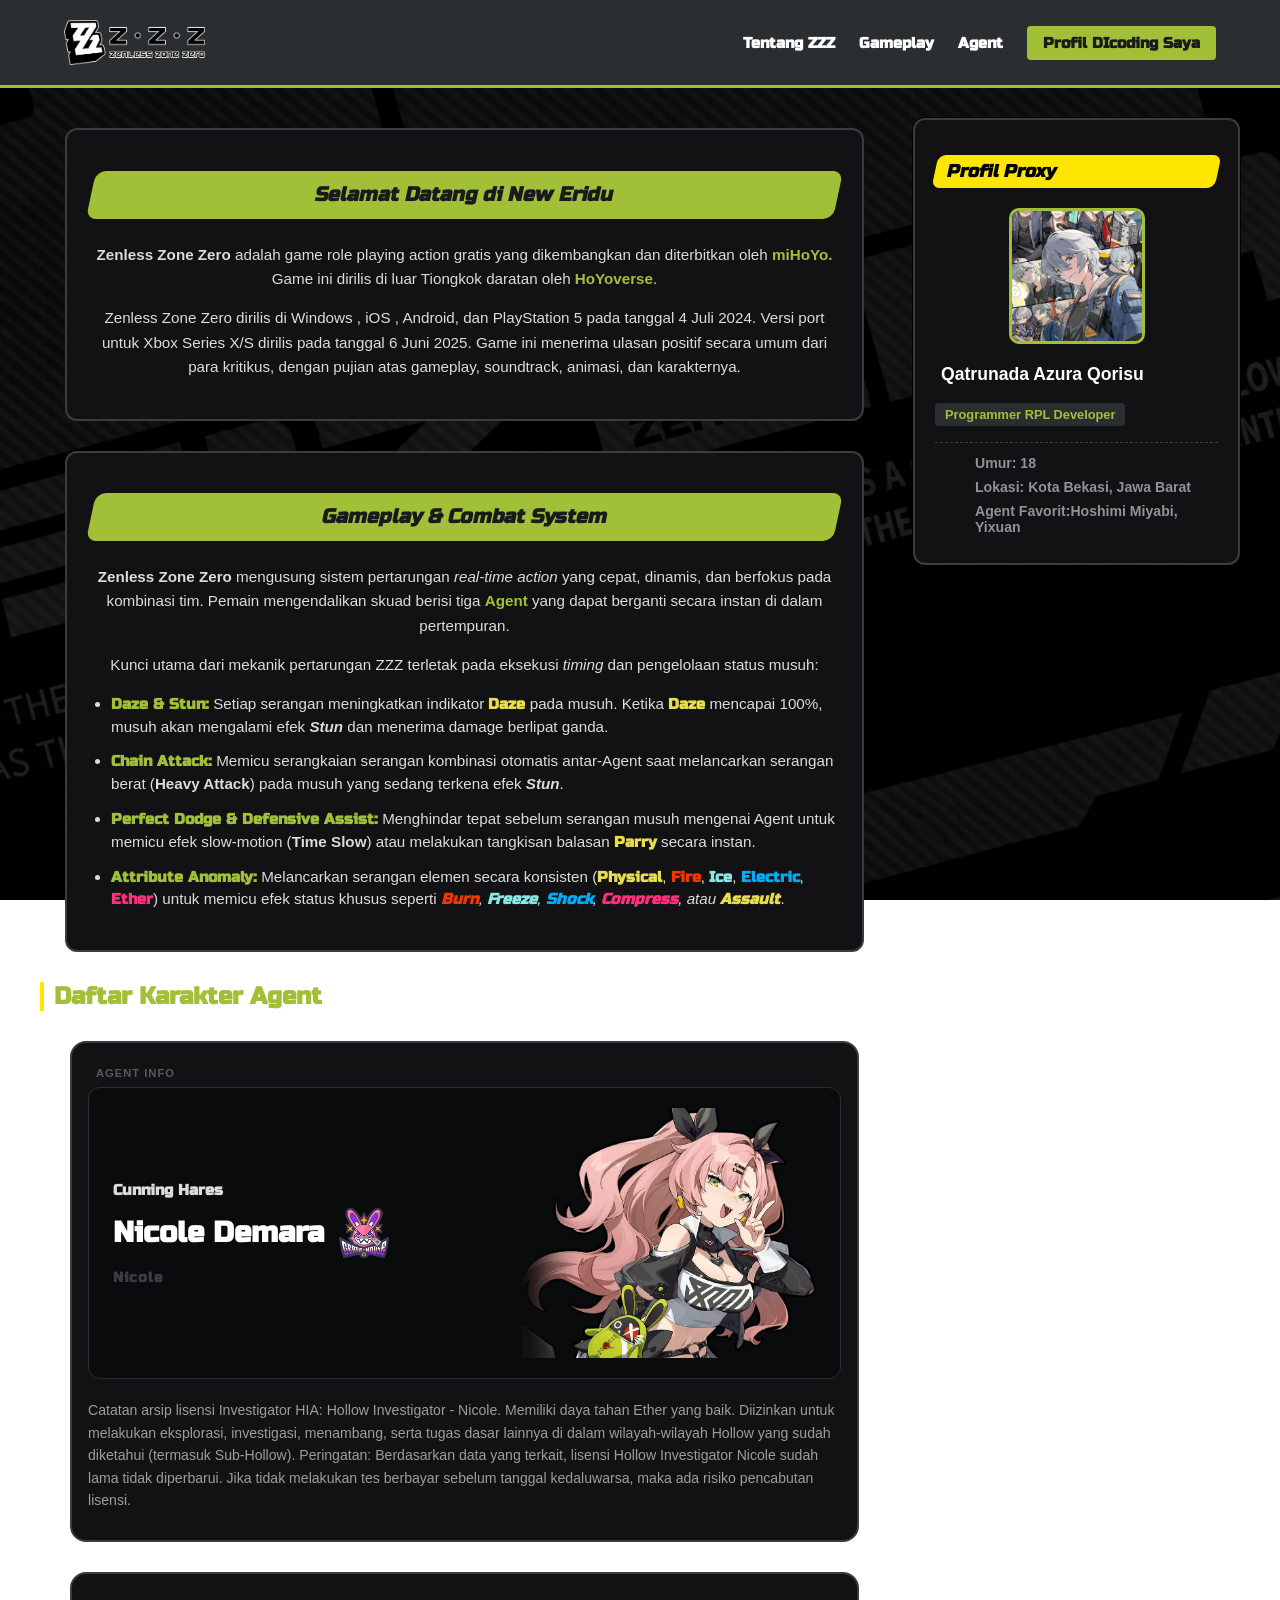
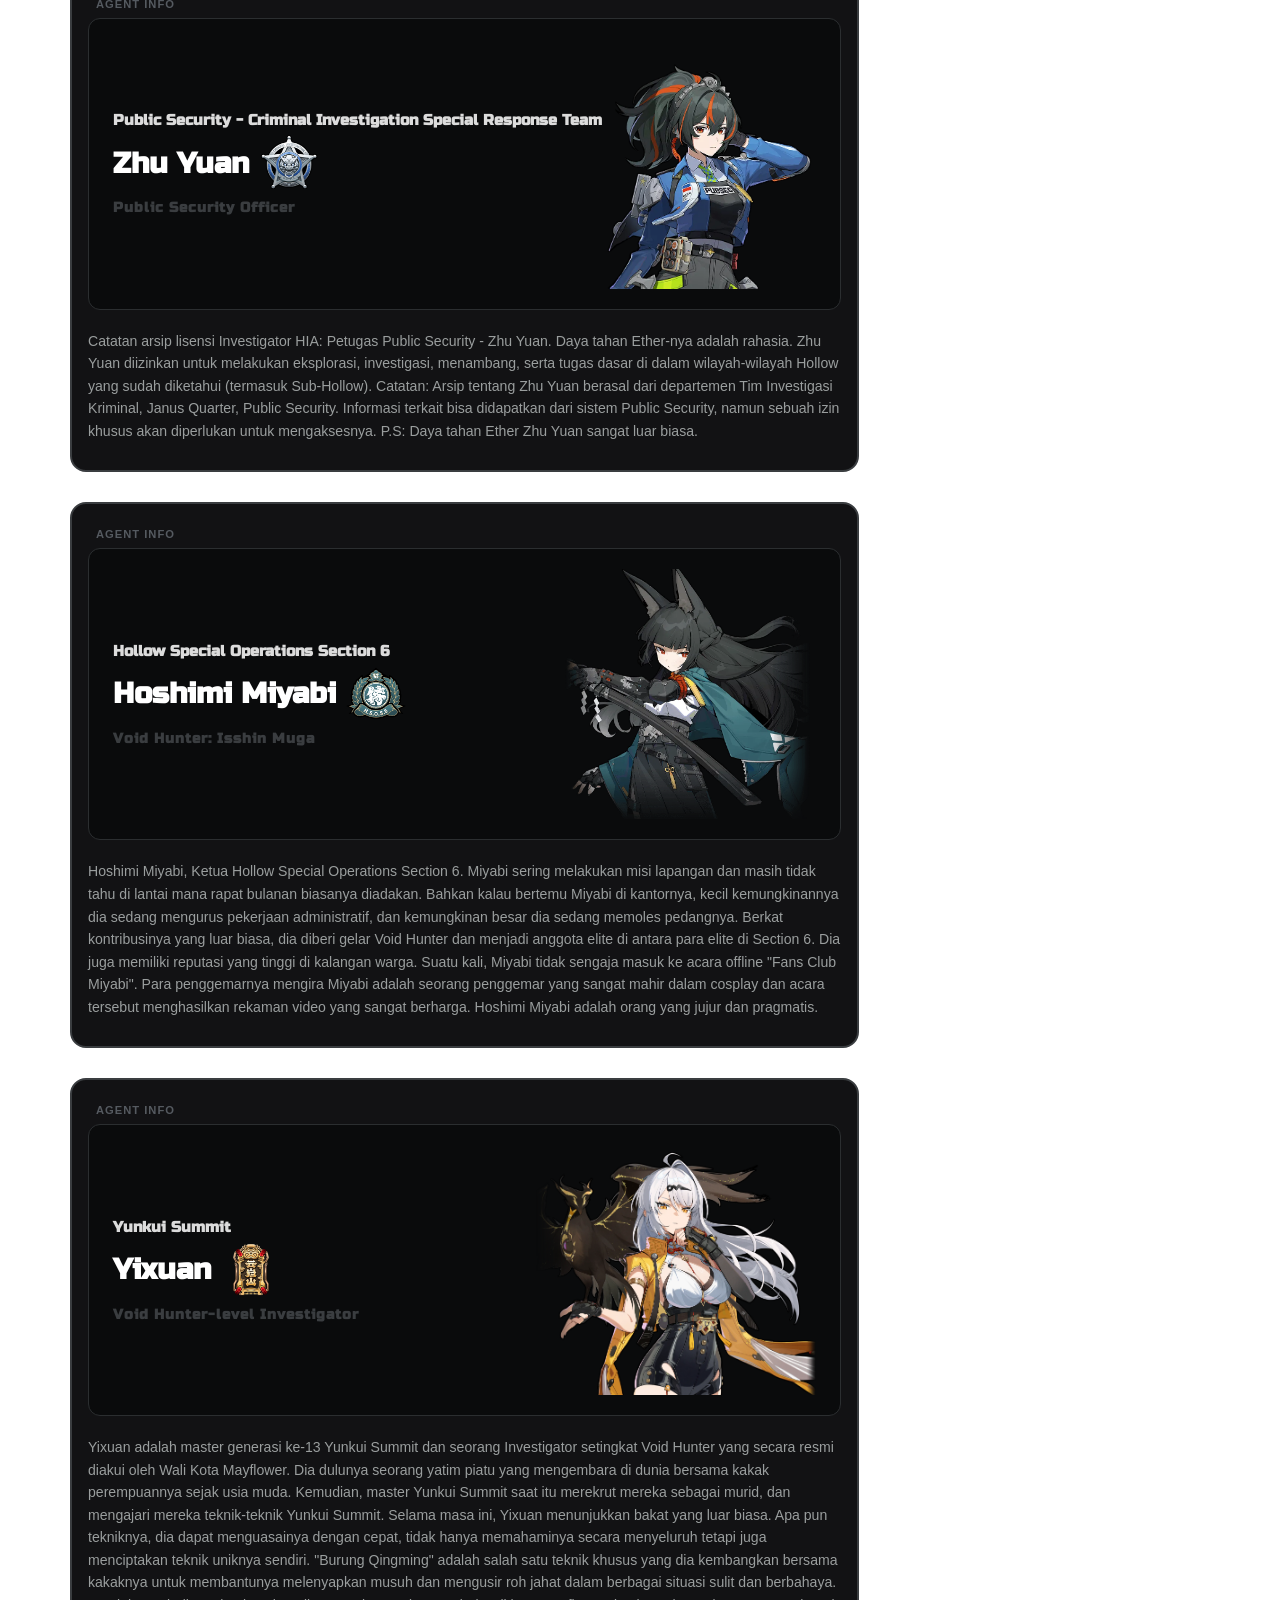
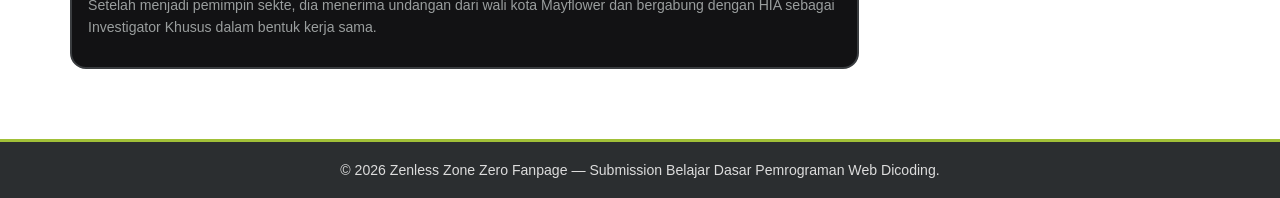
==== Website Fan Page ZZZ/index.html @ 84addbdb "Menambahkan File Website ZZZ" ====
<!DOCTYPE html>
<html lang="id">

<head>
    <meta charset="UTF-8">
    <meta name="viewport" content="width=device-width, initial-scale=1.0">
    <title>Zenless Zone Zero</title>
    <link rel="stylesheet" href="style/style.css">
    <link rel="preconnect" href="https://fonts.googleapis.com">
    <link rel="preconnect" href="https://fonts.gstatic.com" crossorigin>
    <link
        href="https://fonts.googleapis.com/css2?family=Montserrat:ital,wght@0,100..900;1,100..900&family=Quicksand:wght@300..700&family=Russo+One&display=swap"
        rel="stylesheet">
</head>

<body>

    <header>
        <div class="logo">
            <a href="#">
                <h1>
                    <img src="assets/images/Logo_Zenless Zone Zero.png" alt="Logo ZZZ" class="logo-img">
                </h1>
            </a>
        </div>

        <nav>
            <ul>
                <li><a href="#about">Tentang ZZZ</a></li>
                <li><a href="#gameplay">Gameplay</a></li>
                <li><a href="#agents">Agent</a></li>
                <li><a href="https://www.dicoding.com/users/qatrunadaazura/academies" target="_blank"
                        class="nav-btn">Profil DIcoding Saya</a></li>
            </ul>
        </nav>
    </header>


    <main>
        <div id="content">
            <article class="zzz-card" id="about">
                <h2>Selamat Datang di New Eridu</h2>

                <p>
                    <strong>Zenless Zone Zero</strong> adalah game role playing action gratis yang dikembangkan dan
                    diterbitkan oleh <span class="highlight">miHoYo.</span>
                    Game ini dirilis di luar Tiongkok daratan oleh <span class="highlight">HoYoverse</span>.
                </p>

                <p>
                    Zenless Zone Zero dirilis di Windows , iOS , Android, dan PlayStation 5 pada tanggal 4 Juli 2024.
                    Versi port untuk Xbox Series X/S dirilis pada tanggal 6 Juni 2025. Game ini menerima ulasan
                    positif secara umum dari para kritikus, dengan pujian atas gameplay, soundtrack, animasi, dan
                    karakternya.
                </p>
            </article>

            <article class="zzz-card" id="gameplay">
                <h2>Gameplay & Combat System</h2>

                <p>
                    <strong>Zenless Zone Zero</strong> mengusung sistem pertarungan <em>real-time action</em> yang
                    cepat, dinamis, dan berfokus pada kombinasi tim. Pemain mengendalikan skuad berisi tiga <span
                        class="highlight">Agent</span> yang dapat berganti secara instan di dalam pertempuran.
                </p>

                <p>
                    Kunci utama dari mekanik pertarungan ZZZ terletak pada eksekusi <em>timing</em> dan pengelolaan
                    status musuh:
                </p>

                <ul class="gameplay-list">
                    <li>
                        <span class="ui-list">Daze & Stun:</span> Setiap serangan meningkatkan indikator <span
                            class="Daze">Daze</span> pada musuh. Ketika
                        <span class="Daze">Daze</span> mencapai 100%, musuh akan mengalami efek
                        <em><strong>Stun</strong></em> dan menerima damage berlipat ganda.
                    </li>
                    <li>
                        <span class="ui-list">Chain Attack:</span> Memicu serangkaian serangan kombinasi otomatis
                        antar-Agent saat
                        melancarkan serangan berat (<strong>Heavy Attack</strong>) pada musuh yang sedang terkena efek
                        <em><strong>Stun</strong></em>.
                    </li>
                    <li>
                        <span class="ui-list">Perfect Dodge & Defensive Assist:</span> Menghindar tepat sebelum serangan
                        musuh
                        mengenai Agent untuk memicu efek slow-motion (<strong>Time Slow</strong>) atau melakukan
                        tangkisan balasan
                        <span class="Daze">Parry</span> secara instan.
                    </li>
                    <li>
                        <span class="ui-list">Attribute Anomaly:</span> Melancarkan serangan elemen secara konsisten
                        (<span class="Daze">Physical</span>,
                        <span class="Fire">Fire</span>, <span class="Ice">Ice</span>, <span
                            class="Electric">Electric</span>, <span class="Ether">Ether</span>) untuk memicu efek status
                        khusus seperti
                        <em> <span class="Fire">Burn</span>, <span class="Ice">Freeze</span>, <span
                                class="Electric">Shock</span>,
                            <span class="Ether">Compress</span>, atau <span class="Daze">Assault</span></em>.
                    </li>
                </ul>
            </article>


            <h2 class="section-title">Daftar Karakter Agent</h2>

            <article class="agent-card" id="agents">
                <span class="card-tag">AGENT INFO</span>
                <div class="banner-agent">
                    <div class="banner-text">
                        <span class="nama-faksi">Cunning Hares</span>
                        <h3>
                            Nicole Demara
                            <img src="assets/images/Cunning Hares.png" class="logo-faksi" alt="logo cunning hares">
                        </h3>
                        <span class="codename">Nicole</span>
                    </div>
                    <img src="assets/images/Nicole Demara.png" class="agent-img" alt="Nicole Denmara">
                </div>

                <p class="agent-desc">
                    Catatan arsip lisensi Investigator HIA: Hollow Investigator - Nicole. Memiliki daya tahan Ether yang
                    baik. Diizinkan untuk melakukan eksplorasi, investigasi, menambang, serta tugas dasar lainnya di
                    dalam wilayah-wilayah Hollow yang sudah diketahui (termasuk Sub-Hollow). Peringatan: Berdasarkan
                    data yang terkait, lisensi Hollow Investigator Nicole sudah lama tidak diperbarui. Jika tidak
                    melakukan tes berbayar sebelum tanggal kedaluwarsa, maka ada risiko pencabutan lisensi.
                </p>
            </article>

            <article class="agent-card">
                <span class="card-tag">AGENT INFO</span>
                <div class="banner-agent">
                    <div class="banner-text">
                        <span class="nama-faksi">Public Security - Criminal Investigation Special Response Team</span>
                        <h3>
                            Zhu Yuan
                            <img src="assets/images/Public Security.png" class="logo-faksi" alt="Public Security Logo">
                        </h3>
                        <span class="codename">Public Security Officer</span>
                    </div>
                    <img src="assets/images/Zhu Yuan.png" class="agent-img" alt="Zhu Yuan">
                </div>

                <p class="agent-desc">
                    Catatan arsip lisensi Investigator HIA: Petugas Public Security - Zhu Yuan. Daya tahan Ether-nya
                    adalah rahasia. Zhu Yuan diizinkan untuk melakukan eksplorasi, investigasi, menambang, serta tugas
                    dasar di dalam wilayah-wilayah Hollow yang sudah diketahui (termasuk Sub-Hollow). Catatan: Arsip
                    tentang Zhu Yuan berasal dari departemen Tim Investigasi Kriminal, Janus Quarter, Public Security.
                    Informasi terkait bisa didapatkan dari sistem Public Security, namun sebuah izin khusus akan
                    diperlukan untuk mengaksesnya. P.S: Daya tahan Ether Zhu Yuan sangat luar biasa.
                </p>
            </article>

            <article class="agent-card">
                <span class="card-tag">AGENT INFO</span>
                <div class="banner-agent">
                    <div class="banner-text">
                        <span class="nama-faksi">Hollow Special Operations Section 6</span>
                        <h3>
                            Hoshimi Miyabi
                            <img src="assets/images/HSO.png" class="logo-faksi" alt="logo HSO">
                        </h3>
                        <span class="codename">Void Hunter: Isshin Muga</span>
                    </div>
                    <img src="assets/images/Hoshimi Miyabi.png" class="agent-img" alt="Hoshimi Miyabi">
                </div>

                <p class="agent-desc">
                    Hoshimi Miyabi, Ketua Hollow Special Operations Section 6. Miyabi sering melakukan misi lapangan dan
                    masih tidak tahu di lantai mana rapat bulanan biasanya diadakan. Bahkan kalau bertemu Miyabi di
                    kantornya, kecil kemungkinannya dia sedang mengurus pekerjaan administratif, dan kemungkinan besar
                    dia sedang memoles pedangnya. Berkat kontribusinya yang luar biasa, dia diberi gelar Void Hunter dan
                    menjadi anggota elite di antara para elite di Section 6. Dia juga memiliki reputasi yang tinggi di
                    kalangan warga. Suatu kali, Miyabi tidak sengaja masuk ke acara offline "Fans Club Miyabi". Para
                    penggemarnya mengira Miyabi adalah seorang penggemar yang sangat mahir dalam cosplay dan acara
                    tersebut menghasilkan rekaman video yang sangat berharga. Hoshimi Miyabi adalah orang yang jujur dan
                    pragmatis.
                </p>
            </article>


            <article class="agent-card">
                <span class="card-tag">AGENT INFO</span>
                <div class="banner-agent">
                    <div class="banner-text">
                        <span class="nama-faksi">Yunkui Summit</span>
                        <h3>
                            Yixuan
                            <img src="assets/images/Yunkui Summit.png" class="logo-faksi" alt="Logo Yunkui Summit">
                        </h3>
                        <span class="codename">Void Hunter-level Investigator</span>
                    </div>
                    <img src="assets/images/Yixuan.png" class="agent-img" alt="Yixuan">
                </div>

                <p class="agent-desc">
                    Yixuan adalah master generasi ke-13 Yunkui Summit dan seorang Investigator setingkat Void Hunter
                    yang secara resmi diakui oleh Wali Kota Mayflower. Dia dulunya seorang yatim piatu yang mengembara
                    di dunia bersama kakak perempuannya sejak usia muda. Kemudian, master Yunkui Summit saat itu
                    merekrut mereka sebagai murid, dan mengajari mereka teknik-teknik Yunkui Summit. Selama masa ini,
                    Yixuan menunjukkan bakat yang luar biasa. Apa pun tekniknya, dia dapat menguasainya dengan cepat,
                    tidak hanya memahaminya secara menyeluruh tetapi juga menciptakan teknik uniknya sendiri. "Burung
                    Qingming" adalah salah satu teknik khusus yang dia kembangkan bersama kakaknya untuk membantunya
                    melenyapkan musuh dan mengusir roh jahat dalam berbagai situasi sulit dan berbahaya. Setelah menjadi
                    pemimpin sekte, dia menerima undangan dari wali kota Mayflower dan bergabung dengan HIA sebagai
                    Investigator Khusus dalam bentuk kerja sama.
                </p>
            </article>

        </div>


        <aside>
            <h2>Profil Proxy</h2>

            <img src="assets/images/placeholder-profile.jpg" alt="foto profil" class="profile-img">

            <h3>Qatrunada Azura Qorisu</h3>
            <p>Programmer RPL Developer</p>

            <ul>
                <li><span>Umur: 18</span></li>
                <li><span>Lokasi: Kota Bekasi, Jawa Barat</span></li>
                <li><span>Agent Favorit:Hoshimi Miyabi, Yixuan</span></li>
            </ul>
        </aside>
    </main>

    <footer>
        <p>&copy; 2026 Zenless Zone Zero Fanpage — Submission Belajar Dasar Pemrograman Web Dicoding.</p>
        </p>
    </footer>

</body>

</html>
---- Website Fan Page ZZZ/style/style.css ----
body {
    margin: 0;
    padding: 0;
    color: white;
    font-family: Verdana, Geneva, Tahoma, sans-serif;
    background-image: linear-gradient(rgba(0, 0, 0, 0.5), rgba(0, 0, 0, 0.5)), url('../assets/images/Background.png');
    background-repeat: no-repeat;
    background-size: cover;
    background-position: center;
    background-attachment: fixed;
}

header {
    display: flex;
    justify-content: space-between;
    align-items: center;
    padding: 20px 5%;
    background-color: #2B2E30;
    border-bottom: 3px solid #A1C038;
    font-family: "Russo One", sans-serif;
    position: sticky;
    top: 0;
    z-index: 100;
}


header h1 {
    margin: 0;
    display: flex;
    align-items: center;
}


.logo-img {
    height: 45px;
    width: auto;
    display: block;
}



nav ul {
    display: flex;
    align-items: center;
    list-style: none;
    gap: 24px;
    margin: 0;
    padding: 0;
}

nav a {
    color: white;
    text-decoration: none;
    font-weight: 600;
    font-size: 0.95rem;
    transition: color 0.25s ease;
}

nav a:hover {
    color: #A1C038;
}

.nav-btn {
    background-color: #A1C038;
    color: #181A1B !important;
    padding: 8px 16px;
    border-radius: 4px;
    font-weight: bold;

}

.nav-btn:hover {
    background-color: #FFE600;
}


.zzz-card {
    background-color: #121214;
    border: 2px solid #3A3D40;
    margin: 10px 25px;
    border-radius: 12px;
    padding: 24px;
    text-align: center;
    color: #dcdcdc;
    font-size: 0.95rem;
    line-height: 1.6;
    margin-bottom: 30px;
}

.zzz-card h2 {
    background-color: #A1C038;
    color: #181A1B;
    padding: 8px 20px;
    border-radius: 10px;
    transform: skewX(-12deg);
    font-size: 1.25rem;
    margin-bottom: 24px;
    font-family: "Russo One", sans-serif;
}

.highlight {
    color: #A1C038;
    font-weight: 600
}

main {
    display: flex;
    gap: 24px;
    max-width: 1200px;
    margin: 30px auto;
    padding: 0 20px;
}

#content {
    flex: 3;
}

aside {
    flex: 1;
    background-color: #121214;
    border: 2px solid #3A3D40;
    border-radius: 12px;
    padding: 20px;
    height: fit-content;
    box-shadow: 0 0 0 1px #000000;
}

aside h2 {
    background-color: #FFE600;
    color: black;
    padding: 6px 12px;
    border-radius: 8px;
    transform: skewX(-12deg);
    font-family: "Russo One", sans-serif;
    font-size: 1.1rem;
    margin-bottom: 20px;
}

.profile-img {
    width: 130px;
    height: 130px;
    object-fit: cover;
    border-radius: 10px;
    border: 3px solid #A1C038;
    display: block;
    margin: 0 auto 20px auto;
}


aside h3 {
    margin: 6px;
    font-size: 1.1rem;
}

aside p {
    display: inline-block;
    background-color: #2B2E30;
    color: #A1C038;
    font-size: 0.8rem;
    font-weight: bold;
    padding: 4px 10px;
    border-radius: 4px;
    margin-bottom: 16px;
}

aside ul {
    list-style: none;
    padding-top: 12px;
    margin: 0;
    text-align: left;
    font-size: 0.88rem;
    border-top: 1px dashed #3A3D40;
}

aside ul li {
    margin-bottom: 8px;
    color: #DCDCDC;
}

aside li span {
    color: #8E9398;
    font-weight: 600;
}

.gameplay-list {
    text-align: left;
    padding-left: 20px;
    margin-top: 15px;
}

.gameplay-list li {
    margin-bottom: 12px;
    color: #DCDCDC;
    line-height: 1.5;
}

.ui-list {
    color: #A1C038;
    font-weight: 600;
    font-family: "Russo One";
}


.Daze {
    color: #E7DD4E;
    font-weight: 600;
    font-family: "Russo One";
}

.Fire {
    color: #F33500;
    font-weight: 600;
    font-family: "Russo One";
}

.Ice {
    color: #89E7E3;
    font-weight: 600;
    font-family: "Russo One";
}

.Electric {
    color: #00ABF7;
    font-weight: 600;
    font-family: "Russo One";
}

.Ether {
    color: #FF2F79;
    font-weight: 600;
    font-family: "Russo One";
}

.agent-card {
    background-color: #121214;
    border: 2px solid #3A3D40;
    border-radius: 16px;
    padding: 16px;
    text-align: left;
    margin: 30px;
}

.card-tag {
    font-size: 0.7rem;
    font-weight: bold;
    color: #555A60;
    letter-spacing: 1px;
    display: block;
    margin: 8px;
}

.banner-agent {
    background-color: #0A0B0C;
    border: 1px solid #2B2E30;
    ;
    border-radius: 12px;
    padding: 20px 24px;
    display: flex;
    align-items: center;
    justify-content: space-between;
    overflow: hidden;
    min-height: 140px;
}

.banner-text {
    font-family: "Russo One", 'sans-serif';
}

.banner-text .nama-faksi {
    color: #DCDCDC;
    font-size: 0.95rem;
    font-weight: 600;
    display: block;

}

.banner-text h3 {
    font-family: "Russo One", sans-serif;
    font-size: 1.8rem;
    margin: 4px 0;
    display: flex;
    align-items: center;
    gap: 10px;

}

.logo-faksi {
    height: 60px;
    width: auto;
    object-fit: contain;
}

.codename {
    color: #3A3D40;
    font-weight: bold;
    font-size: 0.85rem;
    letter-spacing: 1px;
}

.agent-img {
    height: 250px;
    width: auto;
    object-fit: contain;
}

.agent-desc {
    color: #9A9E9E;
    font-size: 0.88rem;
    line-height: 1.6;
    margin: 20px 0 12px 0;
}

.section-title {
    color: #A1C038;
    font-family: 'Russo One', sans-serif;
    font-size: 1.5rem;
    margin: 30px 0 15px 0;
    border-left: 4px solid #FFE600;
    padding-left: 10px;
}

footer {
    background-color: #2B2E30;
    border-top: 3px solid #A1C038;
    text-align: center;
    padding: 20px 15px;
    margin-top: 40px;
}

footer p {
    margin: 0;
    color: #DCDCDC;
    font-size: 0.88rem;
    font-family: sans-serif;
}





@media screen and (max-width: 768px) {

    header {
        flex-direction: column;
        gap: 16px;
        padding: 15px;
        text-align: center;
    }

    nav ul {
        flex-wrap: wrap;
        justify-content: center;
        gap: 10px 14px;
    }

    main {
        flex-direction: column;
        padding: 0 15px;
        margin: 20px auto;
    }

    .zzz-card h2 {
        font-size: 0.95rem !important;
        padding: 6px 12px;
    }

    aside {
        order: 2;
        width: 100%;
        box-sizing: border-box;
    }

    .logo-img {
        height: 35px;
    }

    .zzz-card h2,
    aside h2 {
        font-size: 1rem;
    }


    .agent-banner {
        padding: 14px 18px;
        min-height: auto;
        justify-content: flex-start;
    }

    .agent-img {
        display: none;
    }

    .banner-text h2 {
        font-size: 1.35rem;
        gap: 8px;
    }

    .faksi-mini-logo {
        height: 22px;
    }

    .agent-stats {
        flex-wrap: wrap;
        gap: 10px 16px;
    }


}
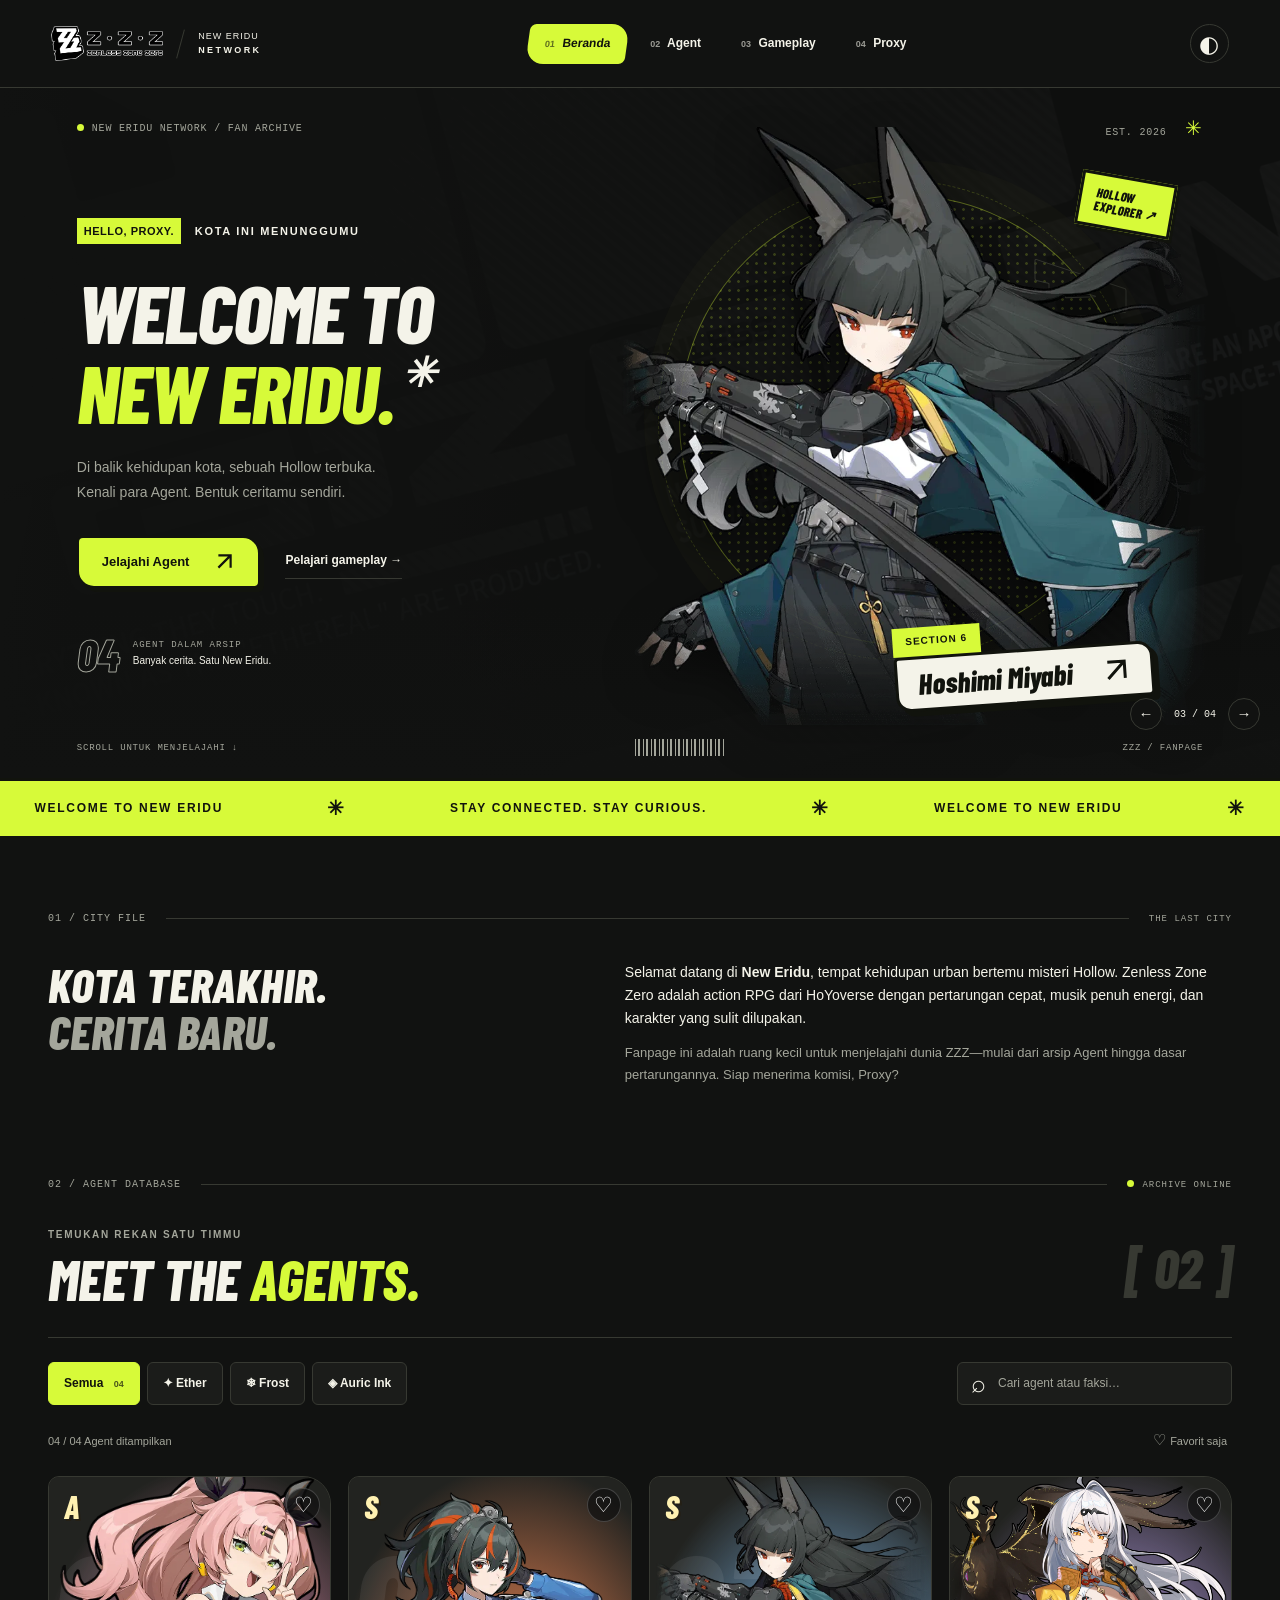
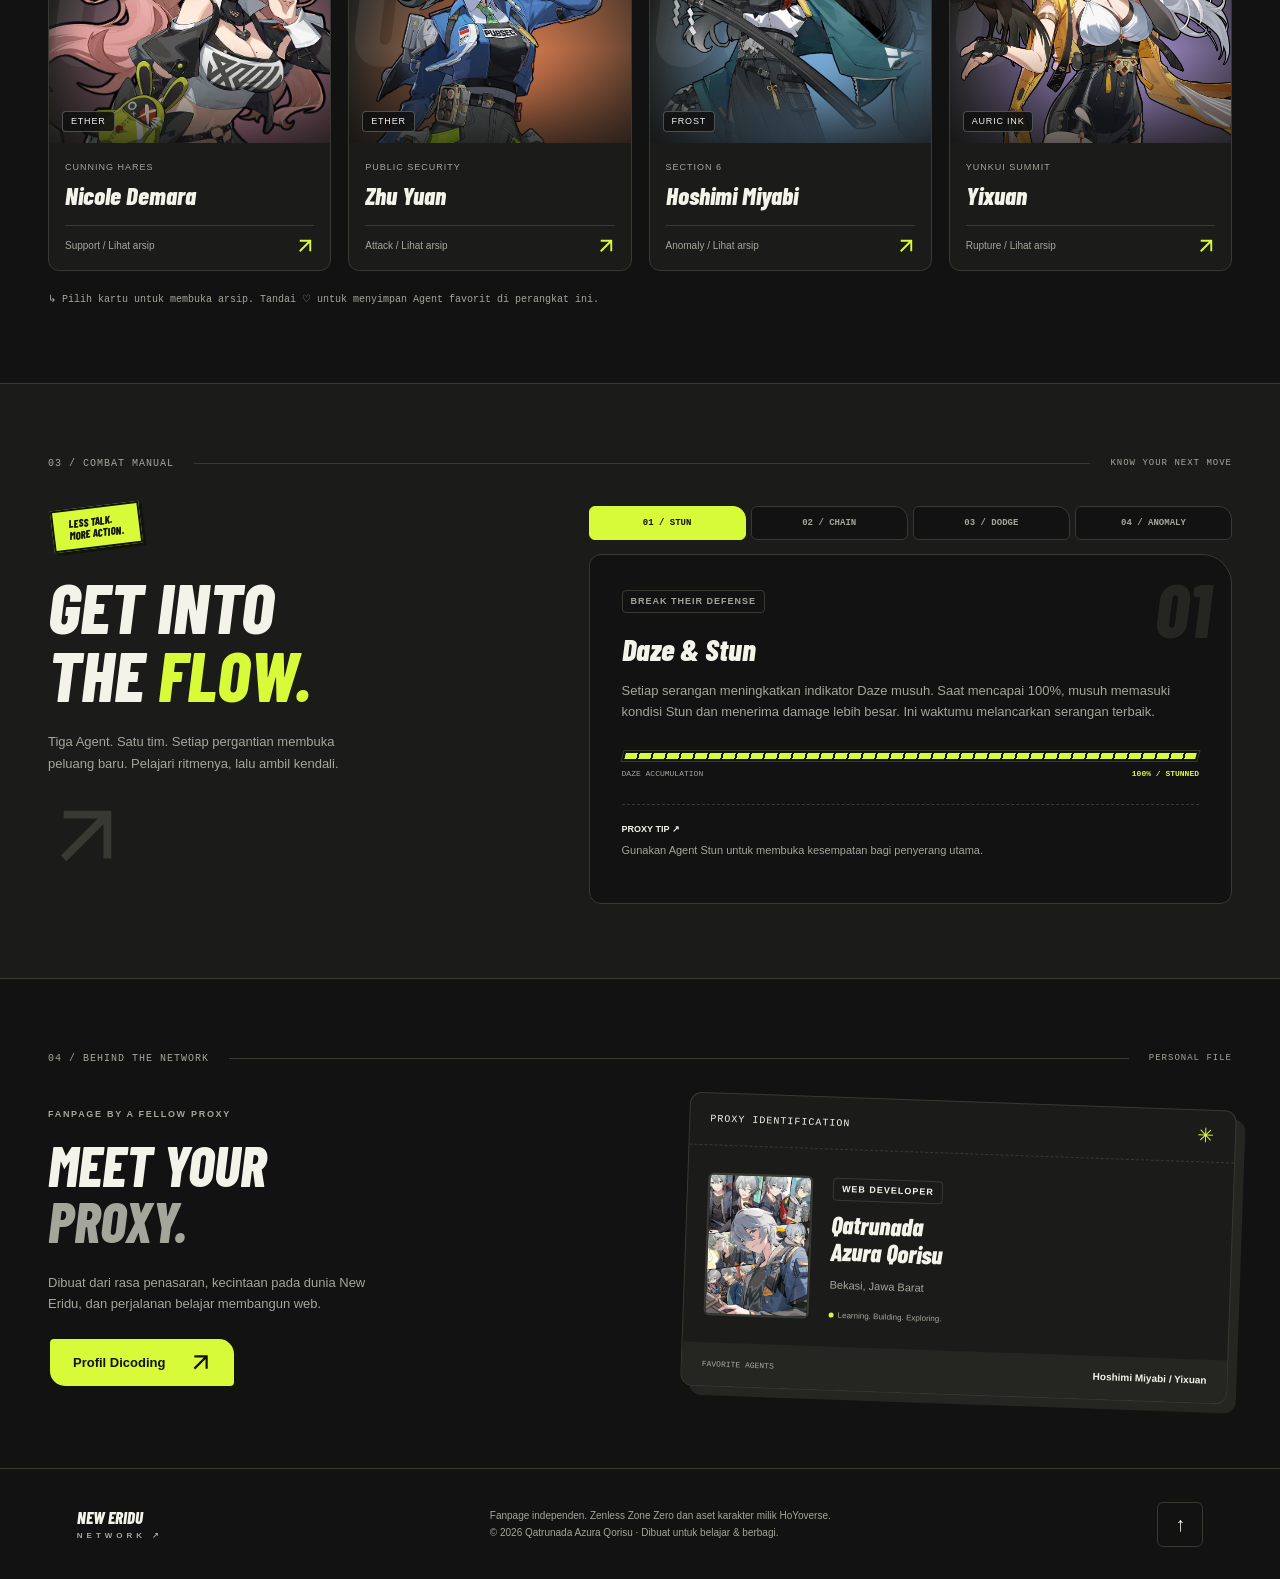
==== commit 3208f7a8: "Merubah File HTML" ====
--- a/Website Fan Page ZZZ/index.html
+++ b/Website Fan Page ZZZ/index.html
@@ -1,237 +1,2052 @@
 <!DOCTYPE html>
-<html lang="id">
-
+<html lang="id" data-theme="night">
 <head>
-    <meta charset="UTF-8">
-    <meta name="viewport" content="width=device-width, initial-scale=1.0">
-    <title>Zenless Zone Zero</title>
-    <link rel="stylesheet" href="style/style.css">
-    <link rel="preconnect" href="https://fonts.googleapis.com">
-    <link rel="preconnect" href="https://fonts.gstatic.com" crossorigin>
-    <link
-        href="https://fonts.googleapis.com/css2?family=Montserrat:ital,wght@0,100..900;1,100..900&family=Quicksand:wght@300..700&family=Russo+One&display=swap"
-        rel="stylesheet">
+  <meta charset="UTF-8">
+  <meta name="viewport" content="width=device-width, initial-scale=1">
+  <meta name="theme-color" content="#d7fa39">
+  <meta name="description"
+    content="Jelajahi New Eridu, temukan Agent favoritmu, dan pelajari pertarungan Zenless Zone Zero.">
+
+  <title>New Eridu Network — ZZZ Fanpage</title>
+
+  <link rel="preconnect" href="https://fonts.googleapis.com">
+  <link rel="preconnect" href="https://fonts.gstatic.com" crossorigin>
+  <link href="https://fonts.googleapis.com/css2?family=Barlow+Condensed:ital,wght@0,800;1,800&display=swap"
+    rel="stylesheet">
+
+  <style>
+    :root {
+      color-scheme: dark;
+      --bg: #111211;
+      --panel: #1b1c1a;
+      --raised: #252622;
+      --text: #f4f3e9;
+      --muted: #a4a69b;
+      --border: #373932;
+      --lime: #d7fa39;
+      --accent: #d7fa39;
+      --ink: #11130d;
+      --heading: "Barlow Condensed", Impact, "Arial Black", sans-serif;
+      --body: Arial, Helvetica, sans-serif;
+    }
+
+    [data-theme="day"] {
+      color-scheme: light;
+      --bg: #eeeee3;
+      --panel: #e3e4d7;
+      --raised: #d5d7c9;
+      --text: #171b13;
+      --muted: #53594a;
+      --border: #b5baa5;
+      --accent: #527000;
+    }
+
+    * { box-sizing: border-box; }
+    html { scroll-behavior: smooth; scroll-padding-top: 105px; }
+    body { margin: 0; background: var(--bg); color: var(--text); font: 15px/1.65 var(--body); }
+    body.modal-open { overflow: hidden; }
+    button, input { font: inherit; }
+    button { cursor: pointer; color: inherit; }
+    button, a { -webkit-tap-highlight-color: transparent; }
+    a { color: inherit; text-decoration: none; }
+    img { display: block; max-width: 100%; }
+    h1, h2, h3, p { margin: 0; }
+    [hidden] { display: none !important; }
+    ::selection { background: var(--lime); color: var(--ink); }
+
+    button:focus-visible,
+    a:focus-visible,
+    input:focus-visible,
+    [tabindex="0"]:focus-visible {
+      outline: 3px solid #ff8d53;
+      outline-offset: 5px;
+    }
+
+    .sr-only {
+      position: absolute;
+      width: 1px;
+      height: 1px;
+      overflow: hidden;
+      clip-path: inset(50%);
+      white-space: nowrap;
+    }
+
+    .skip-link {
+      position: fixed;
+      z-index: 100;
+      top: 10px;
+      left: 10px;
+      padding: 10px 20px;
+      background: var(--lime);
+      color: var(--ink);
+      transform: translateY(-160%);
+    }
+
+    .skip-link:focus { transform: translateY(0); }
+    .section-wrap { max-width: 1320px; margin: auto; padding: 74px 48px; }
+    .section-anchor { scroll-margin-top: 8px; }
+    .muted { color: var(--muted); }
+    .eyebrow { font-size: 11px; font-weight: 800; letter-spacing: 1.7px; }
+
+    .status-dot {
+      display: inline-block;
+      width: 7px;
+      height: 7px;
+      margin-right: 8px;
+      border-radius: 50%;
+      background: var(--accent);
+    }
+
+    .tiny-label {
+      display: inline-block;
+      background: var(--lime);
+      color: var(--ink);
+      padding: 4px 7px;
+      margin-right: 9px;
+      letter-spacing: .5px;
+    }
+
+    .button {
+      display: inline-flex;
+      align-items: center;
+      justify-content: center;
+      gap: 25px;
+      padding: 13px 23px;
+      border: 2px solid var(--ink);
+      border-radius: 6px 17px 6px 17px;
+      box-shadow: 4px 4px var(--ink);
+      font-size: 13px;
+      font-weight: 900;
+      transition: transform .18s, box-shadow .18s;
+    }
+
+    .button-lime { background: var(--lime); color: var(--ink); }
+    .button:hover { transform: translate(-2px, -2px); box-shadow: 6px 6px var(--ink); }
+    .button:active { transform: translate(2px, 2px); box-shadow: 1px 1px var(--ink); }
+
+    .arrow {
+      display: inline-block;
+      width: 1em;
+      height: 1em;
+      flex-shrink: 0;
+      vertical-align: -.12em;
+    }
+
+    .button .arrow { width: 21px; height: 21px; }
+
+    .text-link {
+      padding: 7px 0;
+      border-bottom: 1px solid var(--border);
+      font-size: 12px;
+      font-weight: 700;
+    }
+
+    .icon-button {
+      display: grid;
+      place-items: center;
+      width: 39px;
+      height: 39px;
+      border: 1px solid var(--border);
+      border-radius: 50%;
+      background: transparent;
+      font-size: 23px;
+    }
+
+    .icon-button:hover { background: var(--lime); color: var(--ink); }
+
+    /* MENU */
+    .site-header {
+      position: sticky;
+      top: 0;
+      z-index: 30;
+      height: 88px;
+      display: flex;
+      align-items: center;
+      justify-content: space-between;
+      gap: 24px;
+      padding: 0 4%;
+      background: var(--bg);
+      border-bottom: 1px solid var(--border);
+    }
+
+    .brand { display: flex; align-items: center; gap: 17px; flex-shrink: 0; }
+    .brand img { width: 112px; height: auto; }
+    [data-theme="day"] .brand img { filter: brightness(.2); }
+    .brand-divider { width: 1px; height: 30px; background: var(--border); transform: rotate(15deg); }
+    .brand-label { font-size: 9px; line-height: 1.45; letter-spacing: 1px; }
+    .brand-label b { letter-spacing: 2.4px; }
+    .main-nav { display: flex; gap: 6px; }
+
+    .nav-link {
+      padding: 10px 17px;
+      border-radius: 6px 18px;
+      font-size: 12px;
+      font-weight: 900;
+      transition: background .2s;
+    }
+
+    .nav-link span { margin-right: 4px; font-size: 9px; opacity: .6; }
+    .nav-link:hover { background: var(--raised); }
+    .nav-link.active { background: var(--lime); color: var(--ink); transform: skew(-8deg); }
+    .header-actions { display: flex; align-items: center; gap: 9px; }
+
+    .menu-toggle {
+      display: none;
+      width: 40px;
+      height: 40px;
+      border: 1px solid var(--border);
+      border-radius: 8px;
+      background: var(--panel);
+      font-size: 22px;
+    }
+
+    /* HERO */
+    .hero {
+      position: relative;
+      isolation: isolate;
+      min-height: 690px;
+      max-width: 1600px;
+      margin: auto;
+      padding: 28px 6% 70px;
+      overflow: hidden;
+    }
+
+    .hero-texture {
+      position: absolute;
+      inset: 0;
+      z-index: -2;
+      opacity: .16;
+      background:
+        linear-gradient(90deg, var(--bg), transparent),
+        url("assets/images/Background.png") center / cover;
+    }
+
+    .hero::after {
+      content: "";
+      position: absolute;
+      inset: 0;
+      z-index: -1;
+      background: linear-gradient(0deg, var(--bg), transparent 25%);
+    }
+
+    .hero-topline,
+    .hero-bottom {
+      display: flex;
+      align-items: center;
+      justify-content: space-between;
+      color: var(--muted);
+      font: 10px monospace;
+      letter-spacing: .8px;
+    }
+
+    .hero-topline .cross { color: var(--accent); font-size: 20px; margin-left: 12px; }
+
+    .hero-copy {
+      position: relative;
+      z-index: 3;
+      width: 55%;
+      padding-top: 77px;
+      pointer-events: none;
+    }
+
+    .hero-copy a { pointer-events: auto; }
+
+    .hero h1 {
+      margin: 27px 0 23px;
+      font: italic 800 clamp(56px, 6.4vw, 102px)/.98 var(--heading);
+      letter-spacing: -1.8px;
+    }
+
+    .hero h1 > span:first-of-type { color: var(--accent); }
+    .title-star { display: inline-block; margin-left: 8px; font-size: .5em; vertical-align: top; }
+    .hero-intro { color: var(--muted); font-size: 14px; line-height: 1.8; }
+    .hero-actions { display: flex; align-items: center; gap: 25px; margin-top: 31px; }
+    .hero-footnote { display: flex; align-items: center; gap: 13px; margin-top: 43px; }
+
+    .outlined-number {
+      color: transparent;
+      -webkit-text-stroke: 1px var(--muted);
+      font: italic 800 46px/1 var(--heading);
+    }
+
+    .hero-footnote > span:last-child { color: var(--muted); font: 9px/1.8 monospace; letter-spacing: 1px; }
+    .hero-footnote b { color: var(--text); font: 10px var(--body); letter-spacing: 0; }
+
+    .hero-art {
+      position: absolute;
+      top: 67px;
+      right: 1%;
+      width: 56%;
+      height: 570px;
+    }
+
+    .orbit {
+      position: absolute;
+      top: 40px;
+      left: 18%;
+      width: 450px;
+      height: 450px;
+      border: 1px solid #d7fa3960;
+      border-radius: 50%;
+    }
+
+    .orbit-one {
+      background: radial-gradient(circle, #d7fa3933 1.3px, transparent 1.5px) 0 0 / 9px 9px;
+      box-shadow: 0 0 0 35px #d7fa3904;
+    }
+
+    .orbit-two {
+      top: 25px;
+      left: 15%;
+      width: 480px;
+      height: 480px;
+      border-style: dashed;
+      opacity: .5;
+    }
+
+    .art-word {
+      position: absolute;
+      top: 10px;
+      right: 4%;
+      color: transparent;
+      -webkit-text-stroke: 1px var(--border);
+      font: italic 800 130px/1 var(--heading);
+      transform: rotate(90deg) translateX(60%);
+    }
+
+    .hero-agent-image {
+      position: absolute;
+      bottom: 0;
+      right: 0;
+      width: 100%;
+      height: 105%;
+      object-fit: contain;
+      filter: drop-shadow(0 20px 20px #0008);
+    }
+
+    .hero-agent-image.changing { animation: agent-enter .35s ease-out; }
+
+    @keyframes agent-enter {
+      from { opacity: 0; transform: translateX(22px); }
+      to { opacity: 1; transform: translateX(0); }
+    }
+
+    .art-sticker {
+      position: absolute;
+      top: 22px;
+      right: 13%;
+      z-index: 2;
+      padding: 10px 14px;
+      border: 3px solid var(--ink);
+      background: var(--lime);
+      color: var(--ink);
+      box-shadow: 3px 3px var(--ink);
+      font: italic 800 13px/1.1 var(--heading);
+      transform: rotate(10deg);
+    }
+
+    .hero-agent-caption {
+      position: absolute;
+      bottom: 22px;
+      right: 16%;
+      z-index: 4;
+      transform: rotate(-4deg);
+    }
+
+    .hero-agent-caption > span {
+      display: inline-block;
+      padding: 6px 13px;
+      background: var(--lime);
+      color: var(--ink);
+      font-size: 10px;
+      font-weight: 900;
+      letter-spacing: 1px;
+    }
+
+    .hero-agent-caption button {
+      display: flex;
+      align-items: center;
+      justify-content: space-between;
+      gap: 30px;
+      padding: 7px 20px;
+      border: 3px solid var(--ink);
+      border-radius: 5px 15px;
+      background: #f4f3e9;
+      color: var(--ink);
+      box-shadow: 5px 5px var(--ink);
+      font: italic 800 29px var(--heading);
+    }
+
+    .hero-agent-caption button:hover { background: var(--lime); }
+
+    .hero-switcher {
+      position: absolute;
+      right: 1%;
+      bottom: -5px;
+      z-index: 5;
+      display: flex;
+      align-items: center;
+      gap: 12px;
+    }
+
+    .hero-switcher button {
+      width: 32px;
+      height: 32px;
+      border: 1px solid var(--border);
+      border-radius: 50%;
+      background: var(--bg);
+    }
+
+    .hero-switcher button:hover { background: var(--lime); color: var(--ink); }
+    .hero-switcher span { font: 10px monospace; }
+    .hero-bottom { position: absolute; bottom: 22px; left: 6%; right: 6%; font-size: 9px; }
+
+    .barcode {
+      width: 90px;
+      height: 17px;
+      background: repeating-linear-gradient(
+        90deg,
+        var(--muted) 0 1px,
+        transparent 1px 3px,
+        var(--muted) 3px 5px,
+        transparent 5px 8px
+      );
+    }
+
+    .signal-strip {
+      display: flex;
+      align-items: center;
+      justify-content: space-around;
+      gap: 35px;
+      padding: 11px 0;
+      overflow: hidden;
+      white-space: nowrap;
+      border-block: 3px solid var(--ink);
+      background: var(--lime);
+      color: var(--ink);
+      font-size: 12px;
+      font-weight: 900;
+      letter-spacing: 1.7px;
+    }
+
+    .signal-strip b { font-size: 20px; }
+
+    /* SECTION HEADINGS */
+    .section-kicker {
+      display: flex;
+      align-items: center;
+      gap: 20px;
+      margin-bottom: 37px;
+      color: var(--muted);
+      font: 10px monospace;
+      letter-spacing: 1px;
+    }
+
+    .section-kicker .line { flex: 1; height: 1px; background: var(--border); }
+    .section-kicker > span:last-child { font-size: 9px; }
+    .intro-grid { display: grid; grid-template-columns: .9fr 1.1fr; gap: 80px; }
+    .intro-grid h2 { font: italic 800 48px/.98 var(--heading); }
+    .intro-grid h2 span { color: var(--muted); }
+    .intro-grid p { font-size: 14px; }
+    .intro-grid p + p { margin-top: 12px; font-size: 13px; }
+    .agents-section { padding-top: 20px; }
+
+    .section-heading {
+      display: flex;
+      align-items: center;
+      justify-content: space-between;
+      gap: 15px;
+      margin-bottom: 30px;
+    }
+
+    .section-heading .eyebrow { color: var(--muted); margin-bottom: 7px; font-size: 10px; }
+    .section-heading h2, .proxy-layout h2 { font: italic 800 clamp(40px, 4.4vw, 65px)/1 var(--heading); }
+    .section-heading h2 span { color: var(--accent); }
+    .section-index { color: var(--border); font: italic 800 55px var(--heading); }
+
+    /* AGENT DATABASE */
+    .agent-toolbar {
+      display: flex;
+      justify-content: space-between;
+      gap: 16px;
+      padding-top: 24px;
+      border-top: 1px solid var(--border);
+    }
+
+    .filter-list { display: flex; flex-wrap: wrap; gap: 7px; }
+
+    .filter-button {
+      padding: 9px 15px;
+      border: 1px solid var(--border);
+      border-radius: 6px;
+      background: var(--panel);
+      font-size: 12px;
+      font-weight: 800;
+    }
+
+    .filter-button.active { border-color: var(--lime); background: var(--lime); color: var(--ink); }
+    .filter-button:hover:not(.active) { border-color: var(--text); }
+    .filter-button span { padding-left: 7px; font-size: 9px; opacity: .7; }
+
+    .search-field {
+      display: flex;
+      align-items: center;
+      gap: 12px;
+      width: 275px;
+      padding: 0 13px;
+      border: 1px solid var(--border);
+      border-radius: 6px;
+      background: var(--panel);
+    }
+
+    .search-field > span:first-child { font-size: 25px; }
+
+    .search-field input {
+      width: 100%;
+      min-width: 0;
+      padding: 10px 0;
+      border: 0;
+      background: transparent;
+      color: var(--text);
+      font-size: 12px;
+    }
+
+    .search-field input::placeholder { color: var(--muted); }
+    .results-row { display: flex; justify-content: space-between; align-items: center; margin: 18px 0; color: var(--muted); font-size: 11px; }
+    .results-row button { padding: 5px; border: 0; background: transparent; font-size: 15px; }
+    .results-row button span { font-size: 11px; }
+    .results-row button[aria-pressed="true"] { color: var(--accent); }
+    .agent-grid { display: grid; grid-template-columns: repeat(4, minmax(0, 1fr)); gap: 17px; }
+
+    .agent-card {
+      position: relative;
+      min-width: 0;
+      overflow: hidden;
+      border: 1px solid var(--border);
+      border-radius: 11px 28px 11px 11px;
+      background: var(--panel);
+      transition: transform .2s, border-color .2s;
+    }
+
+    .agent-card:hover { transform: translateY(-6px); border-color: var(--agent-color); }
+
+    .agent-open {
+      display: block;
+      width: 100%;
+      padding: 0;
+      border: 0;
+      background: transparent;
+      color: inherit;
+      text-align: left;
+    }
+
+    .agent-art {
+      position: relative;
+      display: block;
+      height: 266px;
+      overflow: hidden;
+      background:
+        radial-gradient(ellipse at 60% 80%, var(--agent-color), transparent 75%),
+        #222320;
+    }
+
+    .agent-art::after {
+      content: "";
+      position: absolute;
+      inset: 0;
+      background: linear-gradient(0deg, #101110b0, transparent 35%);
+      pointer-events: none;
+    }
+
+    .agent-number {
+      position: absolute;
+      left: 2px;
+      top: 50px;
+      color: #ffffff12;
+      font: italic 800 155px/1 var(--heading);
+    }
+
+    .agent-art > img {
+      position: absolute;
+      bottom: 0;
+      left: -10%;
+      width: 120%;
+      max-width: none;
+      height: 105%;
+      object-fit: contain;
+      transition: transform .4s;
+    }
+
+    .agent-card:hover .agent-art > img { transform: scale(1.05); }
+
+    .agent-rank {
+      position: absolute;
+      left: 15px;
+      top: 10px;
+      z-index: 2;
+      color: #fff1b1;
+      text-shadow: 2px 2px #252015;
+      font: italic 800 32px var(--heading);
+    }
+
+    .agent-favorite {
+      position: absolute;
+      top: 11px;
+      right: 10px;
+      z-index: 3;
+      width: 34px;
+      height: 34px;
+      border: 1px solid #ffffff30;
+      border-radius: 50%;
+      background: #111b;
+      color: white;
+      font-size: 21px;
+      line-height: 1;
+    }
+
+    .agent-favorite[aria-pressed="true"] { background: var(--lime); color: var(--ink); }
+
+    .agent-attribute {
+      position: absolute;
+      left: 13px;
+      bottom: 11px;
+      z-index: 2;
+      padding: 2px 8px;
+      border: 1px solid #ffffff40;
+      border-radius: 4px;
+      background: #111d;
+      color: #eee;
+      font-size: 9px;
+      letter-spacing: .8px;
+      text-transform: uppercase;
+    }
+
+    .agent-card-info { display: block; padding: 17px 16px 15px; }
+    .agent-faction { display: block; color: var(--muted); font-size: 9px; letter-spacing: 1px; text-transform: uppercase; }
+    .agent-name { display: block; margin: 5px 0 15px; font: italic 800 25px/1.2 var(--heading); }
+
+    .agent-card-bottom {
+      display: flex;
+      align-items: center;
+      justify-content: space-between;
+      gap: 5px;
+      padding-top: 11px;
+      border-top: 1px solid var(--border);
+      color: var(--muted);
+      font-size: 10px;
+    }
+
+    .agent-card-bottom .arrow { color: var(--accent); width: 18px; height: 18px; }
+    .archive-note { margin-top: 20px; color: var(--muted); font: 10px/1.8 monospace; }
+
+    .empty-state {
+      padding: 65px 20px;
+      border: 1px dashed var(--border);
+      border-radius: 12px;
+      text-align: center;
+    }
+
+    .empty-state > span { color: var(--muted); font: 35px monospace; }
+    .empty-state h3 { margin: 16px 0 6px; font-size: 22px; }
+    .empty-state p { margin-bottom: 20px; color: var(--muted); font-size: 13px; }
+
+    /* COMBAT MANUAL */
+    .gameplay-section { border-block: 1px solid var(--border); background: var(--panel); }
+    .combat-layout { display: grid; grid-template-columns: .85fr 1.15fr; gap: 65px; }
+
+    .combat-sticker {
+      display: inline-block;
+      margin: 0 0 25px 4px;
+      padding: 7px 15px;
+      border: 2px solid var(--ink);
+      background: var(--lime);
+      color: var(--ink);
+      box-shadow: 3px 3px var(--ink);
+      font: italic 800 11px/1.1 var(--heading);
+      transform: rotate(-7deg);
+    }
+
+    .combat-heading h2 { font: italic 800 clamp(55px, 5.5vw, 76px)/.96 var(--heading); }
+    .combat-heading h2 span { color: var(--accent); }
+    .combat-heading p { max-width: 310px; margin-top: 23px; color: var(--muted); font-size: 13px; }
+    .combat-decoration { display: block; width: 75px; margin-top: 25px; color: var(--border); }
+    .combat-decoration .arrow { width: 75px; height: 75px; }
+    .combat-manual { min-width: 0; }
+    .combat-tabs { display: grid; grid-template-columns: repeat(4, minmax(0, 1fr)); gap: 5px; margin-bottom: 14px; }
+
+    .combat-tabs button {
+      padding: 11px 3px;
+      border: 1px solid var(--border);
+      border-radius: 6px 13px 6px 6px;
+      background: var(--bg);
+      color: var(--muted);
+      font: bold 9px monospace;
+      white-space: nowrap;
+    }
+
+    .combat-tabs button[aria-selected="true"] {
+      border-color: var(--lime);
+      background: var(--lime);
+      color: var(--ink);
+    }
+
+    .combat-panel {
+      position: relative;
+      min-height: 350px;
+      padding: 32px;
+      overflow: hidden;
+      border: 1px solid var(--border);
+      border-radius: 12px 30px 12px 12px;
+      background: var(--bg);
+    }
+
+    .mechanic-number {
+      position: absolute;
+      top: 15px;
+      right: 20px;
+      color: var(--raised);
+      font: italic 800 76px/1 var(--heading);
+      pointer-events: none;
+    }
+
+    .pill {
+      display: inline-block;
+      padding: 3px 8px;
+      border: 1px solid var(--border);
+      border-radius: 4px;
+      font-size: 9px;
+      font-weight: 800;
+      letter-spacing: 1px;
+    }
+
+    .combat-panel .pill { position: relative; color: var(--muted); }
+    .combat-panel h3 { position: relative; margin: 17px 0 13px; font: italic 800 31px var(--heading); }
+    .combat-panel > p { position: relative; color: var(--muted); font-size: 13px; }
+    .daze-meter { height: 12px; padding: 2px; margin-top: 27px; border: 1px solid var(--border); transform: skew(-15deg); }
+
+    .daze-meter span {
+      display: block;
+      height: 100%;
+      background: repeating-linear-gradient(90deg, var(--lime) 0 12px, var(--ink) 12px 14px);
+    }
+
+    .meter-caption { display: flex; justify-content: space-between; gap: 10px; margin-top: 7px; color: var(--muted); font: 8px monospace; }
+    .meter-caption b { color: var(--accent); }
+    .combat-panel .combat-tip { margin-top: 26px; padding-top: 17px; border-top: 1px dashed var(--border); font-size: 11px; }
+    .combat-tip b { display: block; margin-bottom: 5px; color: var(--text); font-size: 9px; }
+
+    .chain-visual,
+    .timing-visual,
+    .attribute-visual {
+      display: flex;
+      align-items: center;
+      justify-content: space-between;
+      gap: 8px;
+      margin-top: 25px;
+    }
+
+    .chain-visual span { padding: 12px 8px; border: 1px solid var(--border); border-radius: 4px; background: var(--panel); font: 9px monospace; }
+    .chain-visual b, .timing-visual b { color: var(--accent); }
+    .timing-visual { justify-content: center; gap: 25px; font: italic 800 20px var(--heading); }
+    .timing-visual b { font-size: 35px; }
+    .attribute-visual { flex-wrap: wrap; justify-content: flex-start; }
+    .attribute-visual span { padding: 7px; border: 1px solid var(--border); border-radius: 5px; background: var(--panel); font-size: 11px; }
+
+    /* PROXY */
+    .proxy-layout { display: grid; grid-template-columns: 1fr 1fr; align-items: center; gap: 90px; }
+    .proxy-layout .eyebrow { margin-bottom: 15px; color: var(--muted); font-size: 9px; }
+    .proxy-layout h2 span { color: var(--muted); }
+    .proxy-layout > div > p:not(.eyebrow) { max-width: 350px; margin: 22px 0; color: var(--muted); font-size: 13px; }
+
+    .proxy-card {
+      border: 1px solid var(--border);
+      border-radius: 12px;
+      background: var(--panel);
+      box-shadow: 9px 9px var(--raised);
+      transform: rotate(2deg);
+    }
+
+    .proxy-card-top { display: flex; align-items: center; justify-content: space-between; padding: 13px 20px; border-bottom: 1px dashed var(--border); font: 10px monospace; letter-spacing: 1px; }
+    .proxy-card-top > span:last-child { color: var(--accent); font-size: 20px; }
+    .proxy-card-body { display: flex; align-items: center; gap: 20px; padding: 25px 20px; }
+    .profile-img { width: 105px; height: 143px; border: 2px solid var(--border); border-radius: 6px; object-fit: cover; }
+    .proxy-card-body h3 { margin: 10px 0; font: italic 800 25px/1.1 var(--heading); }
+    .proxy-card-body p { color: var(--muted); font-size: 11px; }
+    .proxy-status { display: block; margin-top: 15px; color: var(--muted); font-size: 8px; }
+    .proxy-status .status-dot { width: 5px; height: 5px; margin-right: 4px; }
+
+    .proxy-card-bottom {
+      display: flex;
+      justify-content: space-between;
+      align-items: center;
+      gap: 10px;
+      padding: 13px 20px;
+      border-radius: 0 0 11px 11px;
+      background: var(--raised);
+    }
+
+    .proxy-card-bottom span { color: var(--muted); font: 8px monospace; }
+    .proxy-card-bottom b { font-size: 10px; }
+
+    .site-footer {
+      display: flex;
+      align-items: center;
+      justify-content: space-between;
+      gap: 24px;
+      padding: 33px 6%;
+      border-top: 1px solid var(--border);
+    }
+
+    .footer-brand { font: italic 800 17px/1 var(--heading); }
+    .footer-brand span { display: block; margin-top: 5px; color: var(--muted); font: bold 8px var(--body); letter-spacing: 4px; }
+    .site-footer p { color: var(--muted); font-size: 10px; }
+    .back-top { padding: 5px 17px; border: 1px solid var(--border); border-radius: 6px; font-size: 20px; }
+    .back-top:hover { background: var(--lime); color: var(--ink); }
+
+    /* AGENT DIALOG */
+    dialog {
+      width: min(850px, calc(100% - 32px));
+      max-height: calc(100dvh - 40px);
+      padding: 0;
+      border: 1px solid var(--border);
+      border-radius: 16px 35px 16px 16px;
+      background: var(--panel);
+      color: var(--text);
+    }
+
+    dialog::backdrop { background: #090b08d9; backdrop-filter: blur(8px); }
+    .dialog-shell { position: relative; display: grid; grid-template-columns: .85fr 1.15fr; }
+    .dialog-close { position: absolute; top: 12px; right: 12px; z-index: 5; background: var(--bg); font-size: 16px; }
+
+    .dialog-art {
+      position: relative;
+      display: flex;
+      align-items: center;
+      justify-content: center;
+      min-height: 430px;
+      overflow: hidden;
+      border-radius: 15px 0 0 15px;
+      background:
+        radial-gradient(ellipse at center, var(--agent-color), transparent 80%),
+        #20211d;
+    }
+
+    .dialog-art img { width: 135%; max-width: none; object-fit: contain; }
+    .dialog-rank { position: absolute; top: 15px; left: 20px; color: #fff1b1; font: italic 800 60px var(--heading); }
+    .dialog-info { padding: 45px 30px 30px; }
+    .dialog-info > .eyebrow { color: var(--muted); font-size: 9px; }
+    .dialog-info h2 { margin: 12px 0; font: italic 800 40px/1 var(--heading); }
+    .dialog-tags { display: flex; gap: 7px; }
+    .dialog-info blockquote { margin: 22px 0; padding-left: 13px; border-left: 3px solid var(--accent); font-size: 15px; font-weight: bold; }
+    .dialog-info h3 { margin-bottom: 10px; font-size: 9px; letter-spacing: 1px; }
+    .dialog-info > p { color: var(--muted); font-size: 12px; line-height: 1.8; }
+    .dialog-info .button { margin-top: 23px; font-size: 11px; }
+
+    .toast {
+      position: fixed;
+      z-index: 50;
+      left: 50%;
+      bottom: 24px;
+      max-width: calc(100vw - 32px);
+      padding: 12px 22px;
+      border: 2px solid var(--ink);
+      border-radius: 7px;
+      background: var(--lime);
+      color: var(--ink);
+      box-shadow: 4px 4px var(--ink);
+      opacity: 0;
+      pointer-events: none;
+      font-size: 12px;
+      font-weight: 800;
+      text-align: center;
+      transform: translate(-50%, 20px);
+      transition: opacity .2s, transform .2s;
+    }
+
+    .toast.visible { opacity: 1; transform: translate(-50%, 0); }
+
+    /* TABLET */
+    @media (max-width: 1100px) {
+      .brand-label, .brand-divider { display: none; }
+      .hero { min-height: 630px; }
+      .hero-copy { padding-top: 70px; }
+      .hero h1 { font-size: 68px; }
+      .hero-art { top: 75px; right: -1%; width: 57%; height: 500px; }
+      .orbit { top: 80px; width: 350px; height: 350px; }
+      .orbit-two { top: 65px; width: 380px; height: 380px; }
+      .art-sticker { top: 38px; right: 14%; }
+      .hero-agent-caption button { font-size: 24px; }
+      .hero-actions { gap: 17px; }
+      .hero-actions .text-link { font-size: 10px; }
+      .agent-art { height: 220px; }
+      .agent-name { font-size: 21px; }
+      .section-wrap { padding-inline: 32px; }
+      .intro-grid, .combat-layout, .proxy-layout { gap: 40px; }
+      .proxy-card-body { gap: 13px; }
+      .profile-img { width: 80px; height: 120px; }
+    }
+
+    @media (max-width: 800px) {
+      html { scroll-padding-top: 90px; }
+      .site-header { height: 72px; padding: 0 22px; }
+      .brand-label, .brand-divider { display: block; }
+      .brand img { width: 100px; }
+      .menu-toggle { display: block; }
+
+      .main-nav {
+        display: none;
+        position: absolute;
+        top: 71px;
+        left: 0;
+        right: 0;
+        padding: 16px 22px;
+        border-bottom: 1px solid var(--border);
+        background: var(--bg);
+        box-shadow: 0 15px 20px #0005;
+      }
+
+      .main-nav.open { display: grid; grid-template-columns: 1fr 1fr; gap: 10px; }
+      .nav-link { padding: 14px; }
+      .hero { min-height: 650px; padding-inline: 28px; }
+      .hero-topline { font-size: 8px; }
+      .hero-copy { width: 60%; padding-top: 65px; }
+      .hero h1 { font-size: clamp(48px, 8vw, 64px); }
+      .hero-copy > .eyebrow { font-size: 8px; letter-spacing: .8px; }
+      .hero-art { top: 135px; right: -7%; width: 65%; height: 425px; }
+      .hero-intro { max-width: 260px; font-size: 12px; }
+      .hero-actions { flex-direction: column; align-items: flex-start; gap: 14px; }
+      .hero-footnote { margin-top: 30px; }
+      .art-sticker { top: 35px; right: 18%; font-size: 10px; }
+      .hero-agent-caption { right: 23%; bottom: 0; }
+      .hero-agent-caption button { gap: 12px; padding-inline: 14px; font-size: 20px; }
+      .hero-switcher { bottom: -45px; right: 25%; }
+      .orbit { left: 20%; width: 300px; height: 300px; }
+      .orbit-two { left: 17%; width: 330px; height: 330px; }
+      .art-word { font-size: 95px; }
+      .hero-bottom { left: 28px; right: 28px; }
+      .hero-bottom > span:last-child { font-size: 7px; }
+      .signal-strip { gap: 25px; padding-block: 8px; font-size: 9px; }
+      .section-wrap { padding: 55px 28px; }
+      .intro-grid { gap: 30px; }
+      .intro-grid h2 { font-size: 38px; }
+      .intro-grid p { font-size: 12px; }
+      .agents-section { padding-top: 15px; }
+      .agent-toolbar { flex-direction: column; }
+      .search-field { width: 100%; }
+      .agent-grid { grid-template-columns: repeat(2, minmax(0, 1fr)); }
+      .agent-art { height: 285px; }
+      .agent-name { font-size: 26px; }
+      .combat-layout { grid-template-columns: 1fr; gap: 30px; }
+      .combat-heading { position: relative; }
+      .combat-heading h2 { font-size: 60px; }
+      .combat-heading p { max-width: 450px; }
+      .combat-decoration { position: absolute; top: 55px; right: 10px; }
+      .proxy-layout { grid-template-columns: 1fr; gap: 40px; }
+      .proxy-card { width: calc(100% - 12px); max-width: 500px; justify-self: center; }
+      .profile-img { width: 105px; height: 143px; }
+      .proxy-card-body { gap: 25px; }
+      .site-footer { flex-wrap: wrap; padding: 28px; }
+      .site-footer p { order: 3; width: 100%; font-size: 9px; }
+      .dialog-shell { grid-template-columns: .8fr 1.2fr; }
+      .dialog-info { padding-inline: 22px; }
+    }
+
+    /* PHONE */
+    @media (max-width: 540px) {
+      .site-header { padding-inline: 18px; }
+      .brand { gap: 12px; }
+      .brand-label { font-size: 8px; }
+      .brand-label b { letter-spacing: 2px; }
+      .hero { min-height: 910px; padding: 20px 22px 60px; }
+      .hero-topline { font-size: 7px; letter-spacing: .1px; }
+      .hero-topline .cross { margin-left: 5px; font-size: 15px; }
+      .hero-copy { width: 100%; padding-top: 42px; }
+      .hero h1 { margin: 24px 0 17px; font-size: clamp(40px, 11.5vw, 62px); letter-spacing: -1px; }
+      .title-star { margin-left: 3px; }
+      .hero-copy > .eyebrow { font-size: 7px; letter-spacing: .8px; }
+      .hero-intro { max-width: none; font-size: 12px; }
+      .hero-actions { flex-direction: row; align-items: center; gap: 20px; margin-top: 24px; }
+      .hero-actions .button { gap: 15px; padding: 11px 14px; font-size: 11px; }
+      .hero-actions .text-link { font-size: 9px; }
+      .hero-footnote { display: none; }
+      .hero-art { top: 405px; right: 0; width: 100%; height: 390px; }
+      .hero-agent-image { bottom: -9px; height: 110%; }
+      .orbit { top: 45px; left: calc(50% - 140px); width: 280px; height: 280px; }
+      .orbit-two { top: 30px; left: calc(50% - 155px); width: 310px; height: 310px; }
+      .art-sticker { top: 2px; right: 8%; }
+      .art-word { right: 7%; font-size: 95px; }
+      .hero-agent-caption { right: 20%; bottom: -9px; }
+      .hero-agent-caption > span { padding: 4px 10px; font-size: 8px; }
+      .hero-agent-caption button { font-size: 24px; }
+      .hero-switcher { bottom: -57px; right: 22px; }
+      .hero-bottom { left: 22px; right: 22px; bottom: 17px; font-size: 7px; }
+      .hero-bottom > span:last-child { display: none; }
+      .barcode { width: 65px; height: 12px; }
+      .section-wrap { padding: 44px 22px; }
+      .section-kicker { gap: 10px; margin-bottom: 28px; font-size: 8px; }
+      .section-kicker > span:last-child { font-size: 7px; }
+      .intro-grid { grid-template-columns: 1fr; gap: 23px; }
+      .intro-grid h2 { font-size: 43px; }
+      .intro-grid p { font-size: 13px; }
+      .intro-grid p + p { font-size: 12px; }
+      .agents-section { padding-top: 18px; }
+      .section-heading h2 { font-size: clamp(32px, 8.6vw, 44px); }
+      .section-heading .eyebrow { font-size: 8px; }
+      .section-index { font-size: 28px; }
+      .filter-list { gap: 5px; }
+      .filter-button { padding: 8px 10px; font-size: 10px; }
+      .filter-button span { padding-left: 3px; }
+      .agent-grid { gap: 10px; }
+      .agent-art { height: 210px; }
+      .agent-art > img { left: -20%; width: 140%; }
+      .agent-rank { top: 10px; left: 10px; font-size: 25px; }
+      .agent-number { font-size: 120px; }
+      .agent-favorite { top: 10px; right: 8px; width: 29px; height: 29px; font-size: 18px; }
+      .agent-attribute { left: 9px; padding: 2px 5px; font-size: 7px; }
+      .agent-card-info { padding: 12px 11px 10px; }
+      .agent-faction { font-size: 7px; letter-spacing: .7px; }
+      .agent-name { min-height: 51px; margin-bottom: 9px; font-size: 21px; }
+      .agent-card-bottom { font-size: 8px; }
+      .archive-note { font-size: 9px; }
+      .combat-heading h2 { font-size: 61px; }
+      .combat-decoration { right: 0; width: 60px; }
+      .combat-decoration .arrow { width: 60px; height: 60px; }
+      .combat-heading p { padding-right: 20px; }
+      .combat-panel { padding: 25px 21px; }
+      .combat-panel > p { font-size: 12px; }
+      .combat-panel h3 { font-size: 29px; }
+      .combat-tabs button { font-size: 8px; }
+      .chain-visual { gap: 4px; }
+      .chain-visual span { padding: 10px 7px; font-size: 7px; }
+      .proxy-layout h2 { font-size: 54px; }
+      .proxy-card-body { gap: 15px; padding: 20px 15px; }
+      .proxy-card-body h3 { font-size: 24px; }
+      .profile-img { width: 80px; height: 130px; }
+      .proxy-card-body .pill { font-size: 7px; }
+      .proxy-card-bottom { padding-inline: 15px; }
+      .proxy-card-bottom b { font-size: 8px; }
+      .proxy-card-bottom span, .proxy-status { font-size: 7px; }
+      .dialog-shell { grid-template-columns: 1fr; }
+      .dialog-art { grid-row: 1; grid-column: 1; min-height: 0; height: 220px; border-radius: 15px 30px 0 0; }
+      .dialog-art img { width: 100%; height: 140%; object-fit: contain; }
+      .dialog-info { padding: 25px 23px; }
+      .dialog-info h2 { font-size: 35px; }
+
+      .dialog-close {
+        position: sticky;
+        top: 12px;
+        grid-row: 1;
+        grid-column: 1;
+        margin: 12px 12px -51px auto;
+      }
+
+      .toast { bottom: 15px; width: max-content; font-size: 11px; }
+    }
+
+    @media (max-width: 360px) {
+      .brand-label, .brand-divider { display: none; }
+      .hero-actions { gap: 12px; }
+      .filter-button { padding-inline: 8px; font-size: 9px; }
+      .agent-art { height: 180px; }
+      .agent-name { font-size: 19px; }
+      .section-index { display: none; }
+      .proxy-card-body h3 { font-size: 20px; }
+    }
+
+    @media (prefers-reduced-motion: reduce) {
+      html { scroll-behavior: auto; }
+      *, *::before, *::after { animation: none !important; transition: none !important; }
+    }
+  </style>
 </head>
 
 <body>
-
-    <header>
-        <div class="logo">
-            <a href="#">
-                <h1>
-                    <img src="assets/images/Logo_Zenless Zone Zero.png" alt="Logo ZZZ" class="logo-img">
-                </h1>
-            </a>
+  <a class="skip-link" href="#main">Lewati ke konten</a>
+
+  <header class="site-header">
+    <a class="brand" href="#home" aria-label="New Eridu Network, beranda">
+      <img src="assets/images/Logo_Zenless Zone Zero.png"
+        width="1410" height="449" alt="Zenless Zone Zero">
+      <span class="brand-divider"></span>
+      <span class="brand-label">NEW ERIDU<br><b>NETWORK</b></span>
+    </a>
+
+    <nav id="main-nav" class="main-nav" aria-label="Menu utama">
+      <a class="nav-link active" href="#home" aria-current="location"><span>01</span> Beranda</a>
+      <a class="nav-link" href="#agents"><span>02</span> Agent</a>
+      <a class="nav-link" href="#gameplay"><span>03</span> Gameplay</a>
+      <a class="nav-link" href="#proxy"><span>04</span> Proxy</a>
+    </nav>
+
+    <div class="header-actions">
+      <button class="icon-button theme-toggle" type="button"
+        aria-label="Aktifkan mode siang" aria-pressed="false" title="Ganti tema">◐</button>
+      <button class="menu-toggle" type="button"
+        aria-controls="main-nav" aria-expanded="false">
+        <span class="menu-icon" aria-hidden="true">☰</span>
+        <span class="sr-only">Menu utama</span>
+      </button>
+    </div>
+  </header>
+
+  <main id="main">
+    <section class="hero section-anchor" id="home" aria-labelledby="hero-title">
+      <div class="hero-texture" aria-hidden="true"></div>
+
+      <div class="hero-topline">
+        <span><i class="status-dot"></i>NEW ERIDU NETWORK / FAN ARCHIVE</span>
+        <span>EST. 2026 <span class="cross">✳</span></span>
+      </div>
+
+      <div class="hero-copy">
+        <p class="eyebrow">
+          <span class="tiny-label">HELLO, PROXY.</span> KOTA INI MENUNGGUMU
+        </p>
+
+        <h1 id="hero-title">
+          WELCOME TO<br><span>NEW ERIDU.</span><span class="title-star" aria-hidden="true">✳</span>
+        </h1>
+
+        <p class="hero-intro">
+          Di balik kehidupan kota, sebuah Hollow terbuka.<br>
+          Kenali para Agent. Bentuk ceritamu sendiri.
+        </p>
+
+        <div class="hero-actions">
+          <a href="#agents" class="button button-lime">
+            Jelajahi Agent
+            <svg class="arrow" viewBox="0 0 24 24" fill="none" aria-hidden="true">
+              <path d="M5 19 19 5M5 5h14v14" stroke="currentColor" stroke-width="2.5"/>
+            </svg>
+          </a>
+          <a href="#gameplay" class="text-link">Pelajari gameplay →</a>
         </div>
 
-        <nav>
-            <ul>
-                <li><a href="#about">Tentang ZZZ</a></li>
-                <li><a href="#gameplay">Gameplay</a></li>
-                <li><a href="#agents">Agent</a></li>
-                <li><a href="https://www.dicoding.com/users/qatrunadaazura/academies" target="_blank"
-                        class="nav-btn">Profil DIcoding Saya</a></li>
-            </ul>
-        </nav>
-    </header>
-
-
-    <main>
-        <div id="content">
-            <article class="zzz-card" id="about">
-                <h2>Selamat Datang di New Eridu</h2>
-
-                <p>
-                    <strong>Zenless Zone Zero</strong> adalah game role playing action gratis yang dikembangkan dan
-                    diterbitkan oleh <span class="highlight">miHoYo.</span>
-                    Game ini dirilis di luar Tiongkok daratan oleh <span class="highlight">HoYoverse</span>.
-                </p>
-
-                <p>
-                    Zenless Zone Zero dirilis di Windows , iOS , Android, dan PlayStation 5 pada tanggal 4 Juli 2024.
-                    Versi port untuk Xbox Series X/S dirilis pada tanggal 6 Juni 2025. Game ini menerima ulasan
-                    positif secara umum dari para kritikus, dengan pujian atas gameplay, soundtrack, animasi, dan
-                    karakternya.
-                </p>
+        <div class="hero-footnote">
+          <span class="outlined-number" id="archive-total">04</span>
+          <span>AGENT DALAM ARSIP<br><b>Banyak cerita. Satu New Eridu.</b></span>
+        </div>
+      </div>
+
+      <div class="hero-art" aria-label="Agent pilihan">
+        <div class="orbit orbit-one" aria-hidden="true"></div>
+        <div class="orbit orbit-two" aria-hidden="true"></div>
+        <span class="art-word" aria-hidden="true">AGENT</span>
+        <span class="art-sticker" aria-hidden="true">HOLLOW<br>EXPLORER ↗</span>
+
+        <img id="hero-agent-image" class="hero-agent-image"
+          src="assets/images/Hoshimi Miyabi.png"
+          width="941" height="900" alt="Hoshimi Miyabi">
+
+        <div class="hero-agent-caption">
+          <span id="hero-faction">SECTION 6</span>
+          <button id="hero-detail" type="button">
+            <span id="hero-agent-name">Hoshimi Miyabi</span>
+            <svg class="arrow" viewBox="0 0 24 24" fill="none" aria-hidden="true">
+              <path d="M5 19 19 5M5 5h14v14" stroke="currentColor" stroke-width="2.5"/>
+            </svg>
+          </button>
+        </div>
+
+        <div class="hero-switcher" aria-label="Ganti agent pilihan">
+          <button id="hero-prev" type="button" aria-label="Agent sebelumnya">←</button>
+          <span id="hero-counter" aria-live="polite">03 / 04</span>
+          <button id="hero-next" type="button" aria-label="Agent berikutnya">→</button>
+        </div>
+      </div>
+
+      <div class="hero-bottom">
+        <span>SCROLL UNTUK MENJELAJAHI ↓</span>
+        <span class="barcode" aria-hidden="true"></span>
+        <span>ZZZ / FANPAGE</span>
+      </div>
+    </section>
+
+    <div class="signal-strip" aria-hidden="true">
+      <span>WELCOME TO NEW ERIDU</span><b>✳</b>
+      <span>STAY CONNECTED. STAY CURIOUS.</span><b>✳</b>
+      <span>WELCOME TO NEW ERIDU</span><b>✳</b>
+    </div>
+
+    <section class="intro-section section-wrap" aria-labelledby="intro-title">
+      <div class="section-kicker">
+        <span>01 / CITY FILE</span><span class="line"></span><span>THE LAST CITY</span>
+      </div>
+
+      <div class="intro-grid">
+        <h2 id="intro-title">KOTA TERAKHIR.<br><span>CERITA BARU.</span></h2>
+        <div>
+          <p>
+            Selamat datang di <strong>New Eridu</strong>, tempat kehidupan urban
+            bertemu misteri Hollow. Zenless Zone Zero adalah action RPG dari
+            HoYoverse dengan pertarungan cepat, musik penuh energi, dan karakter
+            yang sulit dilupakan.
+          </p>
+          <p class="muted">
+            Fanpage ini adalah ruang kecil untuk menjelajahi dunia ZZZ—mulai dari
+            arsip Agent hingga dasar pertarungannya. Siap menerima komisi, Proxy?
+          </p>
+        </div>
+      </div>
+    </section>
+
+    <section id="agents" class="agents-section section-wrap section-anchor"
+      aria-labelledby="agents-title">
+      <div class="section-kicker">
+        <span>02 / AGENT DATABASE</span><span class="line"></span>
+        <span><i class="status-dot"></i>ARCHIVE ONLINE</span>
+      </div>
+
+      <div class="section-heading">
+        <div>
+          <p class="eyebrow">TEMUKAN REKAN SATU TIMMU</p>
+          <h2 id="agents-title">MEET THE <span>AGENTS.</span></h2>
+        </div>
+        <span class="section-index" aria-hidden="true">[ 02 ]</span>
+      </div>
+
+      <div class="agent-toolbar">
+        <div class="filter-list" role="group" aria-label="Filter atribut agent">
+          <button type="button" class="filter-button active"
+            data-filter="all" aria-pressed="true">Semua <span id="filter-total">04</span></button>
+          <button type="button" class="filter-button"
+            data-filter="Ether" aria-pressed="false">✦ Ether</button>
+          <button type="button" class="filter-button"
+            data-filter="Frost" aria-pressed="false">❄ Frost</button>
+          <button type="button" class="filter-button"
+            data-filter="Auric Ink" aria-pressed="false">◈ Auric Ink</button>
+        </div>
+
+        <label class="search-field">
+          <span aria-hidden="true">⌕</span>
+          <span class="sr-only">Cari nama, faksi, atau role agent</span>
+          <input type="search" id="agent-search"
+            placeholder="Cari agent atau faksi…" autocomplete="off">
+        </label>
+      </div>
+
+      <div class="results-row">
+        <p id="result-count" role="status">Memuat arsip agent…</p>
+        <button type="button" id="favorites-filter" aria-pressed="false">
+          ♡ <span>Favorit saja</span>
+        </button>
+      </div>
+
+      <div class="agent-grid" id="agent-grid"></div>
+
+      <div class="empty-state" id="empty-state" hidden>
+        <span aria-hidden="true">( ×_× )</span>
+        <h3>Agent tidak ditemukan.</h3>
+        <p>Coba kata kunci lain atau tampilkan semua arsip.</p>
+        <button class="button button-lime" id="reset-filters" type="button">
+          Reset filter ↻
+        </button>
+      </div>
+
+      <noscript>
+        <p>
+          Aktifkan JavaScript untuk menggunakan arsip interaktif.
+          Agent dalam arsip: Nicole Demara, Zhu Yuan, Hoshimi Miyabi, dan Yixuan.
+        </p>
+      </noscript>
+
+      <p class="archive-note">
+        ↳ Pilih kartu untuk membuka arsip. Tandai ♡ untuk menyimpan Agent favorit di perangkat ini.
+      </p>
+    </section>
+
+    <section id="gameplay" class="gameplay-section section-anchor"
+      aria-labelledby="gameplay-title">
+      <div class="section-wrap">
+        <div class="section-kicker">
+          <span>03 / COMBAT MANUAL</span><span class="line"></span>
+          <span>KNOW YOUR NEXT MOVE</span>
+        </div>
+
+        <div class="combat-layout">
+          <div class="combat-heading">
+            <span class="combat-sticker">LESS TALK.<br>MORE ACTION.</span>
+            <h2 id="gameplay-title">GET INTO<br>THE <span>FLOW.</span></h2>
+            <p>
+              Tiga Agent. Satu tim. Setiap pergantian membuka peluang baru.
+              Pelajari ritmenya, lalu ambil kendali.
+            </p>
+            <span class="combat-decoration" aria-hidden="true">
+              <svg class="arrow" viewBox="0 0 24 24" fill="none">
+                <path d="M5 19 19 5M5 5h14v14" stroke="currentColor" stroke-width="2.5"/>
+              </svg>
+            </span>
+          </div>
+
+          <div class="combat-manual">
+            <div class="combat-tabs" role="tablist" aria-label="Mekanik pertarungan">
+              <button type="button" id="tab-stun" role="tab"
+                aria-controls="combat-stun" aria-selected="true" tabindex="0">01 / STUN</button>
+              <button type="button" id="tab-chain" role="tab"
+                aria-controls="combat-chain" aria-selected="false" tabindex="-1">02 / CHAIN</button>
+              <button type="button" id="tab-dodge" role="tab"
+                aria-controls="combat-dodge" aria-selected="false" tabindex="-1">03 / DODGE</button>
+              <button type="button" id="tab-anomaly" role="tab"
+                aria-controls="combat-anomaly" aria-selected="false" tabindex="-1">04 / ANOMALY</button>
+            </div>
+
+            <article class="combat-panel" id="combat-stun" role="tabpanel"
+              aria-labelledby="tab-stun" tabindex="0">
+              <span class="mechanic-number" aria-hidden="true">01</span>
+              <span class="pill">BREAK THEIR DEFENSE</span>
+              <h3>Daze &amp; Stun</h3>
+              <p>
+                Setiap serangan meningkatkan indikator Daze musuh. Saat mencapai
+                100%, musuh memasuki kondisi Stun dan menerima damage lebih besar.
+                Ini waktumu melancarkan serangan terbaik.
+              </p>
+              <div class="daze-meter" aria-label="Ilustrasi indikator Daze penuh"><span></span></div>
+              <div class="meter-caption"><span>DAZE ACCUMULATION</span><b>100% / STUNNED</b></div>
+              <p class="combat-tip">
+                <b>PROXY TIP ↗</b>
+                Gunakan Agent Stun untuk membuka kesempatan bagi penyerang utama.
+              </p>
             </article>
 
-            <article class="zzz-card" id="gameplay">
-                <h2>Gameplay & Combat System</h2>
-
-                <p>
-                    <strong>Zenless Zone Zero</strong> mengusung sistem pertarungan <em>real-time action</em> yang
-                    cepat, dinamis, dan berfokus pada kombinasi tim. Pemain mengendalikan skuad berisi tiga <span
-                        class="highlight">Agent</span> yang dapat berganti secara instan di dalam pertempuran.
-                </p>
-
-                <p>
-                    Kunci utama dari mekanik pertarungan ZZZ terletak pada eksekusi <em>timing</em> dan pengelolaan
-                    status musuh:
-                </p>
-
-                <ul class="gameplay-list">
-                    <li>
-                        <span class="ui-list">Daze & Stun:</span> Setiap serangan meningkatkan indikator <span
-                            class="Daze">Daze</span> pada musuh. Ketika
-                        <span class="Daze">Daze</span> mencapai 100%, musuh akan mengalami efek
-                        <em><strong>Stun</strong></em> dan menerima damage berlipat ganda.
-                    </li>
-                    <li>
-                        <span class="ui-list">Chain Attack:</span> Memicu serangkaian serangan kombinasi otomatis
-                        antar-Agent saat
-                        melancarkan serangan berat (<strong>Heavy Attack</strong>) pada musuh yang sedang terkena efek
-                        <em><strong>Stun</strong></em>.
-                    </li>
-                    <li>
-                        <span class="ui-list">Perfect Dodge & Defensive Assist:</span> Menghindar tepat sebelum serangan
-                        musuh
-                        mengenai Agent untuk memicu efek slow-motion (<strong>Time Slow</strong>) atau melakukan
-                        tangkisan balasan
-                        <span class="Daze">Parry</span> secara instan.
-                    </li>
-                    <li>
-                        <span class="ui-list">Attribute Anomaly:</span> Melancarkan serangan elemen secara konsisten
-                        (<span class="Daze">Physical</span>,
-                        <span class="Fire">Fire</span>, <span class="Ice">Ice</span>, <span
-                            class="Electric">Electric</span>, <span class="Ether">Ether</span>) untuk memicu efek status
-                        khusus seperti
-                        <em> <span class="Fire">Burn</span>, <span class="Ice">Freeze</span>, <span
-                                class="Electric">Shock</span>,
-                            <span class="Ether">Compress</span>, atau <span class="Daze">Assault</span></em>.
-                    </li>
-                </ul>
+            <article class="combat-panel" id="combat-chain" role="tabpanel"
+              aria-labelledby="tab-chain" tabindex="0" hidden>
+              <span class="mechanic-number" aria-hidden="true">02</span>
+              <span class="pill">KEEP IT GOING</span>
+              <h3>Chain Attack</h3>
+              <p>
+                Serangan berat pada musuh dalam kondisi Stun dapat memicu Chain
+                Attack. Pilih Agent berikutnya untuk menyambung serangan dan
+                memaksimalkan kesempatan saat musuh tak berdaya.
+              </p>
+              <div class="chain-visual" aria-label="Pergantian tiga agent">
+                <span>AGENT 01</span><b>→</b><span>AGENT 02</span><b>→</b><span>AGENT 03</span>
+              </div>
+              <p class="combat-tip">
+                <b>PROXY TIP ↗</b>
+                Susun urutan pergantian agar buff tim mendukung penyerang utamamu.
+              </p>
             </article>
 
-
-            <h2 class="section-title">Daftar Karakter Agent</h2>
-
-            <article class="agent-card" id="agents">
-                <span class="card-tag">AGENT INFO</span>
-                <div class="banner-agent">
-                    <div class="banner-text">
-                        <span class="nama-faksi">Cunning Hares</span>
-                        <h3>
-                            Nicole Demara
-                            <img src="assets/images/Cunning Hares.png" class="logo-faksi" alt="logo cunning hares">
-                        </h3>
-                        <span class="codename">Nicole</span>
-                    </div>
-                    <img src="assets/images/Nicole Demara.png" class="agent-img" alt="Nicole Denmara">
-                </div>
-
-                <p class="agent-desc">
-                    Catatan arsip lisensi Investigator HIA: Hollow Investigator - Nicole. Memiliki daya tahan Ether yang
-                    baik. Diizinkan untuk melakukan eksplorasi, investigasi, menambang, serta tugas dasar lainnya di
-                    dalam wilayah-wilayah Hollow yang sudah diketahui (termasuk Sub-Hollow). Peringatan: Berdasarkan
-                    data yang terkait, lisensi Hollow Investigator Nicole sudah lama tidak diperbarui. Jika tidak
-                    melakukan tes berbayar sebelum tanggal kedaluwarsa, maka ada risiko pencabutan lisensi.
-                </p>
+            <article class="combat-panel" id="combat-dodge" role="tabpanel"
+              aria-labelledby="tab-dodge" tabindex="0" hidden>
+              <span class="mechanic-number" aria-hidden="true">03</span>
+              <span class="pill">TIMING IS EVERYTHING</span>
+              <h3>Dodge &amp; Assist</h3>
+              <p>
+                Lakukan Perfect Dodge sesaat sebelum serangan mengenai Agent untuk
+                membuka Dodge Counter. Kilatan serangan tertentu juga bisa
+                ditanggapi dengan pergantian Agent untuk memicu Assist.
+              </p>
+              <div class="timing-visual" aria-hidden="true">
+                <span>DODGE</span><b>✳</b><span>COUNTER</span>
+              </div>
+              <p class="combat-tip">
+                <b>PROXY TIP ↗</b>
+                Perhatikan isyarat visual musuh. Timing yang tepat lebih berharga
+                daripada menekan tombol terus-menerus.
+              </p>
             </article>
 
-            <article class="agent-card">
-                <span class="card-tag">AGENT INFO</span>
-                <div class="banner-agent">
-                    <div class="banner-text">
-                        <span class="nama-faksi">Public Security - Criminal Investigation Special Response Team</span>
-                        <h3>
-                            Zhu Yuan
-                            <img src="assets/images/Public Security.png" class="logo-faksi" alt="Public Security Logo">
-                        </h3>
-                        <span class="codename">Public Security Officer</span>
-                    </div>
-                    <img src="assets/images/Zhu Yuan.png" class="agent-img" alt="Zhu Yuan">
-                </div>
-
-                <p class="agent-desc">
-                    Catatan arsip lisensi Investigator HIA: Petugas Public Security - Zhu Yuan. Daya tahan Ether-nya
-                    adalah rahasia. Zhu Yuan diizinkan untuk melakukan eksplorasi, investigasi, menambang, serta tugas
-                    dasar di dalam wilayah-wilayah Hollow yang sudah diketahui (termasuk Sub-Hollow). Catatan: Arsip
-                    tentang Zhu Yuan berasal dari departemen Tim Investigasi Kriminal, Janus Quarter, Public Security.
-                    Informasi terkait bisa didapatkan dari sistem Public Security, namun sebuah izin khusus akan
-                    diperlukan untuk mengaksesnya. P.S: Daya tahan Ether Zhu Yuan sangat luar biasa.
-                </p>
+            <article class="combat-panel" id="combat-anomaly" role="tabpanel"
+              aria-labelledby="tab-anomaly" tabindex="0" hidden>
+              <span class="mechanic-number" aria-hidden="true">04</span>
+              <span class="pill">MAKE AN IMPACT</span>
+              <h3>Attribute Anomaly</h3>
+              <p>
+                Serangan atribut mengisi indikator Anomaly. Saat penuh, efek
+                seperti Burn, Freeze, Shock, Corruption, atau Assault dapat
+                terpicu. Kombinasikan atribut untuk membuka strategi tim berbeda.
+              </p>
+              <div class="attribute-visual">
+                <span>Physical</span><span>Fire</span><span>Ice</span>
+                <span>Electric</span><span>Ether</span>
+              </div>
+              <p class="combat-tip">
+                <b>PROXY TIP ↗</b>
+                Memicu Anomaly berbeda sebelum efek sebelumnya habis dapat menghasilkan Disorder.
+              </p>
             </article>
-
-            <article class="agent-card">
-                <span class="card-tag">AGENT INFO</span>
-                <div class="banner-agent">
-                    <div class="banner-text">
-                        <span class="nama-faksi">Hollow Special Operations Section 6</span>
-                        <h3>
-                            Hoshimi Miyabi
-                            <img src="assets/images/HSO.png" class="logo-faksi" alt="logo HSO">
-                        </h3>
-                        <span class="codename">Void Hunter: Isshin Muga</span>
-                    </div>
-                    <img src="assets/images/Hoshimi Miyabi.png" class="agent-img" alt="Hoshimi Miyabi">
-                </div>
-
-                <p class="agent-desc">
-                    Hoshimi Miyabi, Ketua Hollow Special Operations Section 6. Miyabi sering melakukan misi lapangan dan
-                    masih tidak tahu di lantai mana rapat bulanan biasanya diadakan. Bahkan kalau bertemu Miyabi di
-                    kantornya, kecil kemungkinannya dia sedang mengurus pekerjaan administratif, dan kemungkinan besar
-                    dia sedang memoles pedangnya. Berkat kontribusinya yang luar biasa, dia diberi gelar Void Hunter dan
-                    menjadi anggota elite di antara para elite di Section 6. Dia juga memiliki reputasi yang tinggi di
-                    kalangan warga. Suatu kali, Miyabi tidak sengaja masuk ke acara offline "Fans Club Miyabi". Para
-                    penggemarnya mengira Miyabi adalah seorang penggemar yang sangat mahir dalam cosplay dan acara
-                    tersebut menghasilkan rekaman video yang sangat berharga. Hoshimi Miyabi adalah orang yang jujur dan
-                    pragmatis.
-                </p>
-            </article>
-
-
-            <article class="agent-card">
-                <span class="card-tag">AGENT INFO</span>
-                <div class="banner-agent">
-                    <div class="banner-text">
-                        <span class="nama-faksi">Yunkui Summit</span>
-                        <h3>
-                            Yixuan
-                            <img src="assets/images/Yunkui Summit.png" class="logo-faksi" alt="Logo Yunkui Summit">
-                        </h3>
-                        <span class="codename">Void Hunter-level Investigator</span>
-                    </div>
-                    <img src="assets/images/Yixuan.png" class="agent-img" alt="Yixuan">
-                </div>
-
-                <p class="agent-desc">
-                    Yixuan adalah master generasi ke-13 Yunkui Summit dan seorang Investigator setingkat Void Hunter
-                    yang secara resmi diakui oleh Wali Kota Mayflower. Dia dulunya seorang yatim piatu yang mengembara
-                    di dunia bersama kakak perempuannya sejak usia muda. Kemudian, master Yunkui Summit saat itu
-                    merekrut mereka sebagai murid, dan mengajari mereka teknik-teknik Yunkui Summit. Selama masa ini,
-                    Yixuan menunjukkan bakat yang luar biasa. Apa pun tekniknya, dia dapat menguasainya dengan cepat,
-                    tidak hanya memahaminya secara menyeluruh tetapi juga menciptakan teknik uniknya sendiri. "Burung
-                    Qingming" adalah salah satu teknik khusus yang dia kembangkan bersama kakaknya untuk membantunya
-                    melenyapkan musuh dan mengusir roh jahat dalam berbagai situasi sulit dan berbahaya. Setelah menjadi
-                    pemimpin sekte, dia menerima undangan dari wali kota Mayflower dan bergabung dengan HIA sebagai
-                    Investigator Khusus dalam bentuk kerja sama.
-                </p>
-            </article>
-
+          </div>
         </div>
-
-
-        <aside>
-            <h2>Profil Proxy</h2>
-
-            <img src="assets/images/placeholder-profile.jpg" alt="foto profil" class="profile-img">
-
-            <h3>Qatrunada Azura Qorisu</h3>
-            <p>Programmer RPL Developer</p>
-
-            <ul>
-                <li><span>Umur: 18</span></li>
-                <li><span>Lokasi: Kota Bekasi, Jawa Barat</span></li>
-                <li><span>Agent Favorit:Hoshimi Miyabi, Yixuan</span></li>
-            </ul>
+      </div>
+    </section>
+
+    <section id="proxy" class="proxy-section section-wrap section-anchor"
+      aria-labelledby="proxy-title">
+      <div class="section-kicker">
+        <span>04 / BEHIND THE NETWORK</span><span class="line"></span>
+        <span>PERSONAL FILE</span>
+      </div>
+
+      <div class="proxy-layout">
+        <div>
+          <p class="eyebrow">FANPAGE BY A FELLOW PROXY</p>
+          <h2 id="proxy-title">MEET YOUR<br><span>PROXY.</span></h2>
+          <p>
+            Dibuat dari rasa penasaran, kecintaan pada dunia New Eridu,
+            dan perjalanan belajar membangun web.
+          </p>
+          <a class="button button-lime"
+            href="https://www.dicoding.com/users/qatrunadaazura/academies"
+            target="_blank" rel="noopener noreferrer">
+            Profil Dicoding
+            <svg class="arrow" viewBox="0 0 24 24" fill="none" aria-hidden="true">
+              <path d="M5 19 19 5M5 5h14v14" stroke="currentColor" stroke-width="2.5"/>
+            </svg>
+          </a>
+        </div>
+
+        <aside class="proxy-card" aria-label="Profil pembuat">
+          <div class="proxy-card-top"><span>PROXY IDENTIFICATION</span><span>✳</span></div>
+          <div class="proxy-card-body">
+            <img class="profile-img" src="assets/images/placeholder-profile.jpg"
+              width="736" height="967" loading="lazy" alt="Avatar Qatrunada Azura Qorisu">
+            <div>
+              <span class="pill">WEB DEVELOPER</span>
+              <h3>Qatrunada<br>Azura Qorisu</h3>
+              <p>Bekasi, Jawa Barat</p>
+              <span class="proxy-status"><i class="status-dot"></i>Learning. Building. Exploring.</span>
+            </div>
+          </div>
+          <div class="proxy-card-bottom">
+            <span>FAVORITE AGENTS</span><b>Hoshimi Miyabi / Yixuan</b>
+          </div>
         </aside>
-    </main>
-
-    <footer>
-        <p>&copy; 2026 Zenless Zone Zero Fanpage — Submission Belajar Dasar Pemrograman Web Dicoding.</p>
-        </p>
-    </footer>
-
+      </div>
+    </section>
+  </main>
+
+  <footer class="site-footer">
+    <a class="footer-brand" href="#home">NEW ERIDU<span>NETWORK ↗</span></a>
+    <p>
+      Fanpage independen. Zenless Zone Zero dan aset karakter milik HoYoverse.<br>
+      © 2026 Qatrunada Azura Qorisu · Dibuat untuk belajar &amp; berbagi.
+    </p>
+    <a class="back-top" href="#home" aria-label="Kembali ke atas">↑</a>
+  </footer>
+
+  <dialog id="agent-dialog" aria-labelledby="dialog-name">
+    <div class="dialog-shell">
+      <button type="button" class="dialog-close icon-button"
+        aria-label="Tutup detail agent">✕</button>
+      <div class="dialog-art">
+        <span id="dialog-rank" class="dialog-rank"></span>
+        <img id="dialog-image" src="assets/images/Hoshimi Miyabi.png" alt="">
+      </div>
+      <div class="dialog-info">
+        <span class="eyebrow" id="dialog-faction"></span>
+        <h2 id="dialog-name"></h2>
+        <div class="dialog-tags">
+          <span id="dialog-element" class="pill"></span>
+          <span id="dialog-role" class="pill"></span>
+        </div>
+        <blockquote id="dialog-summary"></blockquote>
+        <h3>ARSIP INVESTIGATOR</h3>
+        <p id="dialog-description"></p>
+        <button type="button" id="dialog-favorite"
+          class="button button-lime" aria-pressed="false">Simpan favorit</button>
+      </div>
+    </div>
+  </dialog>
+
+  <div class="toast" id="toast" role="status" aria-live="polite"></div>
+
+  <script>
+    "use strict";
+
+    const agents = [
+      {
+        id: "nicole",
+        name: "Nicole Demara",
+        faction: "Cunning Hares",
+        element: "Ether",
+        role: "Support",
+        image: "Nicole Demara.png",
+        color: "#f79ac0",
+        rank: "A",
+        summary: "Pemimpin Cunning Hares yang selalu punya rencana—dan tagihan yang menunggu.",
+        description: "Catatan arsip lisensi Investigator HIA: Hollow Investigator — Nicole. Memiliki daya tahan Ether yang baik. Diizinkan untuk melakukan eksplorasi, investigasi, menambang, serta tugas dasar lainnya di dalam wilayah Hollow yang sudah diketahui, termasuk Sub-Hollow. Peringatan: lisensi Hollow Investigator Nicole sudah lama tidak diperbarui. Jika tidak melakukan tes berbayar sebelum tanggal kedaluwarsa, ada risiko pencabutan lisensi."
+      },
+      {
+        id: "zhu-yuan",
+        name: "Zhu Yuan",
+        faction: "Public Security",
+        element: "Ether",
+        role: "Attack",
+        image: "Zhu Yuan.png",
+        color: "#f28855",
+        rank: "S",
+        summary: "Petugas andalan Public Security dengan disiplin tinggi dan daya tahan Ether luar biasa.",
+        description: "Catatan arsip lisensi Investigator HIA: Petugas Public Security — Zhu Yuan. Daya tahan Ether-nya adalah rahasia. Zhu Yuan diizinkan melakukan eksplorasi, investigasi, menambang, serta tugas dasar di dalam wilayah Hollow yang sudah diketahui. Arsip Zhu Yuan berasal dari departemen Tim Investigasi Kriminal, Janus Quarter, Public Security. Izin khusus diperlukan untuk mengakses informasi terkait. Daya tahan Ether Zhu Yuan sangat luar biasa."
+      },
+      {
+        id: "miyabi",
+        name: "Hoshimi Miyabi",
+        faction: "Section 6",
+        element: "Frost",
+        role: "Anomaly",
+        image: "Hoshimi Miyabi.png",
+        color: "#8bc9ff",
+        rank: "S",
+        summary: "Pemimpin Section 6. Seorang Void Hunter dengan tekad setajam pedangnya.",
+        description: "Hoshimi Miyabi adalah Ketua Hollow Special Operations Section 6. Miyabi sering melakukan misi lapangan dan masih tidak tahu di lantai mana rapat bulanan biasanya diadakan. Bahkan ketika ditemui di kantornya, ia mungkin sedang memoles pedangnya. Berkat kontribusinya yang luar biasa, ia mendapat gelar Void Hunter dan menjadi anggota elite Section 6. Suatu kali, Miyabi tidak sengaja masuk ke acara Fans Club Miyabi. Para penggemarnya mengira ia adalah seorang cosplayer yang sangat mahir. Miyabi dikenal jujur dan pragmatis."
+      },
+      {
+        id: "yixuan",
+        name: "Yixuan",
+        faction: "Yunkui Summit",
+        element: "Auric Ink",
+        role: "Rupture",
+        image: "Yixuan.png",
+        color: "#c4a8fa",
+        rank: "S",
+        summary: "Master ke-13 Yunkui Summit dan Investigator Khusus dengan teknik Qingming.",
+        description: "Yixuan adalah master generasi ke-13 Yunkui Summit dan Investigator setingkat Void Hunter yang diakui Wali Kota Mayflower. Sejak muda ia mengembara bersama kakaknya sebelum direkrut sebagai murid Yunkui Summit. Yixuan menunjukkan bakat luar biasa: ia memahami teknik dengan cepat dan bahkan menciptakan tekniknya sendiri. Burung Qingming merupakan salah satu teknik yang ia kembangkan bersama kakaknya. Setelah menjadi pemimpin sekte, ia bergabung dengan HIA sebagai Investigator Khusus melalui kerja sama."
+      }
+    ];
+
+    const $ = selector => document.querySelector(selector);
+    const validIds = new Set(agents.map(agent => agent.id));
+
+    const storageKeys = {
+      favorites: "new-eridu:favorites",
+      theme: "new-eridu:theme"
+    };
+
+    function readStorage(key) {
+      try {
+        return localStorage.getItem(key);
+      } catch {
+        return null;
+      }
+    }
+
+    function writeStorage(key, value) {
+      try {
+        localStorage.setItem(key, value);
+        return true;
+      } catch {
+        return false;
+      }
+    }
+
+    function parseFavorites(value) {
+      try {
+        const parsed = JSON.parse(value);
+        return new Set(
+          Array.isArray(parsed)
+            ? parsed.filter(id => validIds.has(id))
+            : []
+        );
+      } catch {
+        return new Set();
+      }
+    }
+
+    let favorites = parseFavorites(readStorage(storageKeys.favorites));
+    let selectedFilter = "all";
+    let favoritesOnly = false;
+    let heroIndex = Math.max(0, agents.findIndex(agent => agent.id === "miyabi"));
+    let activeAgent = null;
+    let dialogTrigger = null;
+    let toastTimer;
+
+    const cards = new Map();
+    const dialog = $("#agent-dialog");
+    const assetPath = filename => "assets/images/" + encodeURIComponent(filename);
+
+    const arrowMarkup = `
+      <svg class="arrow" viewBox="0 0 24 24" fill="none" aria-hidden="true">
+        <path d="M5 19 19 5M5 5h14v14"
+          stroke="currentColor" stroke-width="2.5"/>
+      </svg>
+    `;
+
+    function notify(message) {
+      clearTimeout(toastTimer);
+      $("#toast").textContent = message;
+      $("#toast").classList.add("visible");
+
+      toastTimer = setTimeout(() => {
+        $("#toast").classList.remove("visible");
+      }, 2800);
+    }
+
+    function syncFavoriteButtons() {
+      agents.forEach(agent => {
+        const card = cards.get(agent.id);
+        if (!card) return;
+
+        const saved = favorites.has(agent.id);
+        const button = card.querySelector(".agent-favorite");
+
+        button.textContent = saved ? "♥" : "♡";
+        button.setAttribute("aria-pressed", String(saved));
+        button.setAttribute(
+          "aria-label",
+          `${saved ? "Hapus" : "Simpan"} ${agent.name} ${saved ? "dari" : "ke"} favorit`
+        );
+      });
+
+      if (activeAgent) {
+        const saved = favorites.has(activeAgent.id);
+
+        $("#dialog-favorite").textContent = saved
+          ? "♥ Hapus dari favorit"
+          : "♡ Simpan favorit";
+
+        $("#dialog-favorite").setAttribute("aria-pressed", String(saved));
+      }
+    }
+
+    function applyFilters() {
+      const query = $("#agent-search").value.trim().toLocaleLowerCase("id");
+      let count = 0;
+
+      agents.forEach(agent => {
+        const searchable =
+          `${agent.name} ${agent.faction} ${agent.role} ${agent.element}`
+            .toLocaleLowerCase("id");
+
+        const matches =
+          (selectedFilter === "all" || agent.element === selectedFilter) &&
+          (!favoritesOnly || favorites.has(agent.id)) &&
+          searchable.includes(query);
+
+        cards.get(agent.id).hidden = !matches;
+
+        if (matches) count++;
+      });
+
+      $("#result-count").textContent =
+        `${String(count).padStart(2, "0")} / ` +
+        `${String(agents.length).padStart(2, "0")} Agent ditampilkan`;
+
+      $("#empty-state").hidden = count !== 0;
+      $("#agent-grid").hidden = count === 0;
+
+      document.querySelectorAll("[data-filter]").forEach(button => {
+        const selected = button.dataset.filter === selectedFilter;
+
+        button.classList.toggle("active", selected);
+        button.setAttribute("aria-pressed", String(selected));
+      });
+
+      $("#favorites-filter").setAttribute(
+        "aria-pressed",
+        String(favoritesOnly)
+      );
+    }
+
+    function toggleFavorite(id) {
+      const wasFavorite = favorites.has(id);
+      const focusedCard = document.activeElement?.closest(".agent-card");
+
+      if (wasFavorite) {
+        favorites.delete(id);
+      } else {
+        favorites.add(id);
+      }
+
+      const persisted = writeStorage(
+        storageKeys.favorites,
+        JSON.stringify([...favorites])
+      );
+
+      syncFavoriteButtons();
+      applyFilters();
+
+      if (!dialog.open && focusedCard?.hidden) {
+        $("#favorites-filter").focus({ preventScroll: true });
+      }
+
+      if (!dialog.open) {
+        notify(
+          persisted
+            ? wasFavorite
+              ? "Agent dihapus dari favorit."
+              : "Agent disimpan ke favorit."
+            : "Favorit diperbarui untuk sesi ini. Penyimpanan browser tidak tersedia."
+        );
+      }
+    }
+
+    function createCards() {
+      const fragment = document.createDocumentFragment();
+
+      agents.forEach((agent, index) => {
+        const card = document.createElement("article");
+
+        card.className = "agent-card";
+        card.dataset.agent = agent.id;
+        card.style.setProperty("--agent-color", agent.color);
+
+        // Hanya template tetap yang ditulis sebagai HTML.
+        // Data karakter dimasukkan lewat textContent.
+        card.innerHTML = `
+          <button class="agent-open" type="button">
+            <span class="agent-art">
+              <span class="agent-number" aria-hidden="true"></span>
+              <span class="agent-rank"></span>
+              <img loading="lazy" width="500" height="500" alt="">
+              <span class="agent-attribute"></span>
+            </span>
+            <span class="agent-card-info">
+              <span class="agent-faction"></span>
+              <span class="agent-name"></span>
+              <span class="agent-card-bottom">
+                <span class="agent-role"></span>
+                ${arrowMarkup}
+              </span>
+            </span>
+          </button>
+          <button class="agent-favorite" type="button"
+            aria-pressed="false">♡</button>
+        `;
+
+        card.querySelector(".agent-number").textContent =
+          String(index + 1).padStart(2, "0");
+
+        card.querySelector(".agent-rank").textContent = agent.rank;
+        card.querySelector(".agent-rank").setAttribute(
+          "aria-label", `Rank ${agent.rank}`
+        );
+        card.querySelector(".agent-attribute").textContent = agent.element;
+        card.querySelector(".agent-name").textContent = agent.name;
+        card.querySelector(".agent-faction").textContent = agent.faction;
+        card.querySelector(".agent-role").textContent =
+          `${agent.role} / Lihat arsip`;
+
+        const image = card.querySelector("img");
+        image.src = assetPath(agent.image);
+        image.alt = agent.name;
+
+        const openButton = card.querySelector(".agent-open");
+        openButton.setAttribute("aria-label", `Lihat arsip ${agent.name}`);
+        openButton.addEventListener("click", () => {
+          openAgent(agent, openButton);
+        });
+
+        card.querySelector(".agent-favorite").addEventListener("click", () => {
+          toggleFavorite(agent.id);
+        });
+
+        cards.set(agent.id, card);
+        fragment.append(card);
+      });
+
+      $("#agent-grid").append(fragment);
+    }
+
+    function openAgent(agent, trigger) {
+      activeAgent = agent;
+      dialogTrigger = trigger;
+
+      dialog.style.setProperty("--agent-color", agent.color);
+
+      $("#dialog-name").textContent = agent.name;
+      $("#dialog-faction").textContent = agent.faction.toUpperCase();
+      $("#dialog-element").textContent = agent.element;
+      $("#dialog-role").textContent = agent.role;
+      $("#dialog-summary").textContent = agent.summary;
+      $("#dialog-description").textContent = agent.description;
+      $("#dialog-rank").textContent = agent.rank;
+      $("#dialog-rank").setAttribute("aria-label", `Rank ${agent.rank}`);
+      $("#dialog-image").src = assetPath(agent.image);
+      $("#dialog-image").alt = agent.name;
+
+      syncFavoriteButtons();
+
+      dialog.showModal();
+      dialog.scrollTop = 0;
+      document.body.classList.add("modal-open");
+      $(".dialog-close").focus({ preventScroll: true });
+    }
+
+    $(".dialog-close").addEventListener("click", () => dialog.close());
+
+    let backdropPointer = false;
+
+    dialog.addEventListener("pointerdown", event => {
+      backdropPointer = event.target === dialog;
+    });
+
+    dialog.addEventListener("click", event => {
+      if (event.target === dialog && backdropPointer) {
+        dialog.close();
+      }
+
+      backdropPointer = false;
+    });
+
+    dialog.addEventListener("close", () => {
+      document.body.classList.remove("modal-open");
+
+      const hiddenCard = dialogTrigger?.closest(".agent-card")?.hidden;
+      const focusTarget = hiddenCard
+        ? $("#favorites-filter")
+        : dialogTrigger;
+
+      focusTarget?.focus({ preventScroll: true });
+      activeAgent = null;
+    });
+
+    $("#dialog-favorite").addEventListener("click", () => {
+      if (activeAgent) toggleFavorite(activeAgent.id);
+    });
+
+    function updateHero() {
+      const agent = agents[heroIndex];
+      const image = $("#hero-agent-image");
+
+      image.src = assetPath(agent.image);
+      image.alt = agent.name;
+
+      image.classList.remove("changing");
+      void image.offsetWidth;
+      image.classList.add("changing");
+
+      $("#hero-agent-name").textContent = agent.name;
+      $("#hero-faction").textContent = agent.faction.toUpperCase();
+
+      $("#hero-counter").textContent =
+        `${String(heroIndex + 1).padStart(2, "0")} / ` +
+        `${String(agents.length).padStart(2, "0")}`;
+
+      $("#hero-counter").setAttribute(
+        "aria-label",
+        `Agent ${heroIndex + 1} dari ${agents.length}: ${agent.name}`
+      );
+
+      $("#hero-detail").setAttribute(
+        "aria-label",
+        `Buka detail ${agent.name}`
+      );
+    }
+
+    $("#hero-prev").addEventListener("click", () => {
+      heroIndex = (heroIndex - 1 + agents.length) % agents.length;
+      updateHero();
+    });
+
+    $("#hero-next").addEventListener("click", () => {
+      heroIndex = (heroIndex + 1) % agents.length;
+      updateHero();
+    });
+
+    $("#hero-detail").addEventListener("click", () => {
+      openAgent(agents[heroIndex], $("#hero-detail"));
+    });
+
+    $("#agent-search").addEventListener("input", applyFilters);
+
+    document.querySelectorAll("[data-filter]").forEach(button => {
+      button.addEventListener("click", () => {
+        selectedFilter = button.dataset.filter;
+        applyFilters();
+      });
+    });
+
+    $("#favorites-filter").addEventListener("click", () => {
+      favoritesOnly = !favoritesOnly;
+      applyFilters();
+    });
+
+    $("#reset-filters").addEventListener("click", () => {
+      selectedFilter = "all";
+      favoritesOnly = false;
+      $("#agent-search").value = "";
+
+      applyFilters();
+      $("#agent-search").focus({ preventScroll: true });
+    });
+
+    // Tab gameplay: klik, tombol panah, Home, dan End.
+    const combatTabs = [...document.querySelectorAll('[role="tab"]')];
+
+    function selectCombatTab(selectedTab) {
+      combatTabs.forEach(tab => {
+        const selected = tab === selectedTab;
+
+        tab.setAttribute("aria-selected", String(selected));
+        tab.tabIndex = selected ? 0 : -1;
+
+        document.getElementById(
+          tab.getAttribute("aria-controls")
+        ).hidden = !selected;
+      });
+    }
+
+    combatTabs.forEach((tab, index) => {
+      tab.addEventListener("click", () => selectCombatTab(tab));
+
+      tab.addEventListener("keydown", event => {
+        let target;
+
+        if (event.key === "ArrowRight") {
+          target = combatTabs[(index + 1) % combatTabs.length];
+        }
+
+        if (event.key === "ArrowLeft") {
+          target = combatTabs[
+            (index - 1 + combatTabs.length) % combatTabs.length
+          ];
+        }
+
+        if (event.key === "Home") target = combatTabs[0];
+        if (event.key === "End") target = combatTabs[combatTabs.length - 1];
+
+        if (target) {
+          event.preventDefault();
+          selectCombatTab(target);
+          target.focus();
+        }
+      });
+    });
+
+    function setTheme(theme) {
+      const day = theme === "day";
+
+      document.documentElement.dataset.theme = day ? "day" : "night";
+
+      $(".theme-toggle").setAttribute("aria-pressed", String(day));
+      $(".theme-toggle").setAttribute(
+        "aria-label",
+        `Aktifkan mode ${day ? "malam" : "siang"}`
+      );
+    }
+
+    setTheme(readStorage(storageKeys.theme));
+
+    $(".theme-toggle").addEventListener("click", () => {
+      const theme =
+        document.documentElement.dataset.theme === "day" ? "night" : "day";
+
+      setTheme(theme);
+
+      const saved = writeStorage(storageKeys.theme, theme);
+
+      notify(
+        `Mode ${theme === "day" ? "siang" : "malam"} aktif.` +
+        (saved ? "" : " Berlaku untuk sesi ini.")
+      );
+    });
+
+    window.addEventListener("storage", event => {
+      if (event.key === storageKeys.favorites || event.key === null) {
+        favorites = parseFavorites(readStorage(storageKeys.favorites));
+        syncFavoriteButtons();
+        applyFilters();
+      }
+
+      if (event.key === storageKeys.theme || event.key === null) {
+        setTheme(readStorage(storageKeys.theme));
+      }
+    });
+
+    // Menu ponsel.
+    const nav = $("#main-nav");
+    const menuButton = $(".menu-toggle");
+
+    function closeMenu(restoreFocus = false) {
+      nav.classList.remove("open");
+      menuButton.setAttribute("aria-expanded", "false");
+      $(".menu-icon").textContent = "☰";
+
+      if (restoreFocus) menuButton.focus();
+    }
+
+    menuButton.addEventListener("click", () => {
+      const open = menuButton.getAttribute("aria-expanded") !== "true";
+
+      nav.classList.toggle("open", open);
+      menuButton.setAttribute("aria-expanded", String(open));
+      $(".menu-icon").textContent = open ? "✕" : "☰";
+    });
+
+    document.addEventListener("keydown", event => {
+      if (event.key === "Escape" && nav.classList.contains("open")) {
+        closeMenu(true);
+      }
+    });
+
+    document.addEventListener("click", event => {
+      if (
+        !event.target.closest(".site-header") &&
+        nav.classList.contains("open")
+      ) {
+        closeMenu();
+      }
+    });
+
+    window.matchMedia("(min-width: 801px)").addEventListener("change", event => {
+      if (event.matches) closeMenu();
+    });
+
+    nav.querySelectorAll("a").forEach(link => {
+      link.addEventListener("click", () => {
+        closeMenu();
+
+        const section = $(link.getAttribute("href"));
+        section.setAttribute("tabindex", "-1");
+        section.focus({ preventScroll: true });
+      });
+    });
+
+    // Penanda menu mengikuti bagian yang terlihat.
+    const sections = [...document.querySelectorAll(".section-anchor")];
+    let scrollQueued = false;
+
+    function updateNavigation() {
+      const offset = $(".site-header").getBoundingClientRect().height + 65;
+      let current = sections[0].id;
+
+      sections.forEach(section => {
+        if (section.getBoundingClientRect().top <= offset) {
+          current = section.id;
+        }
+      });
+
+      if (
+        window.scrollY + window.innerHeight >=
+        document.documentElement.scrollHeight - 4
+      ) {
+        current = "proxy";
+      }
+
+      nav.querySelectorAll("a").forEach(link => {
+        const active = link.hash === `#${current}`;
+
+        link.classList.toggle("active", active);
+
+        if (active) {
+          link.setAttribute("aria-current", "location");
+        } else {
+          link.removeAttribute("aria-current");
+        }
+      });
+
+      scrollQueued = false;
+    }
+
+    window.addEventListener("scroll", () => {
+      if (!scrollQueued) {
+        scrollQueued = true;
+        requestAnimationFrame(updateNavigation);
+      }
+    }, { passive: true });
+
+    window.addEventListener("resize", updateNavigation);
+
+    // Mulai aplikasi.
+    createCards();
+    syncFavoriteButtons();
+    applyFilters();
+    updateHero();
+    updateNavigation();
+
+    $("#archive-total").textContent = String(agents.length).padStart(2, "0");
+    $("#filter-total").textContent = String(agents.length).padStart(2, "0");
+  </script>
 </body>
-
-</html>+</html>
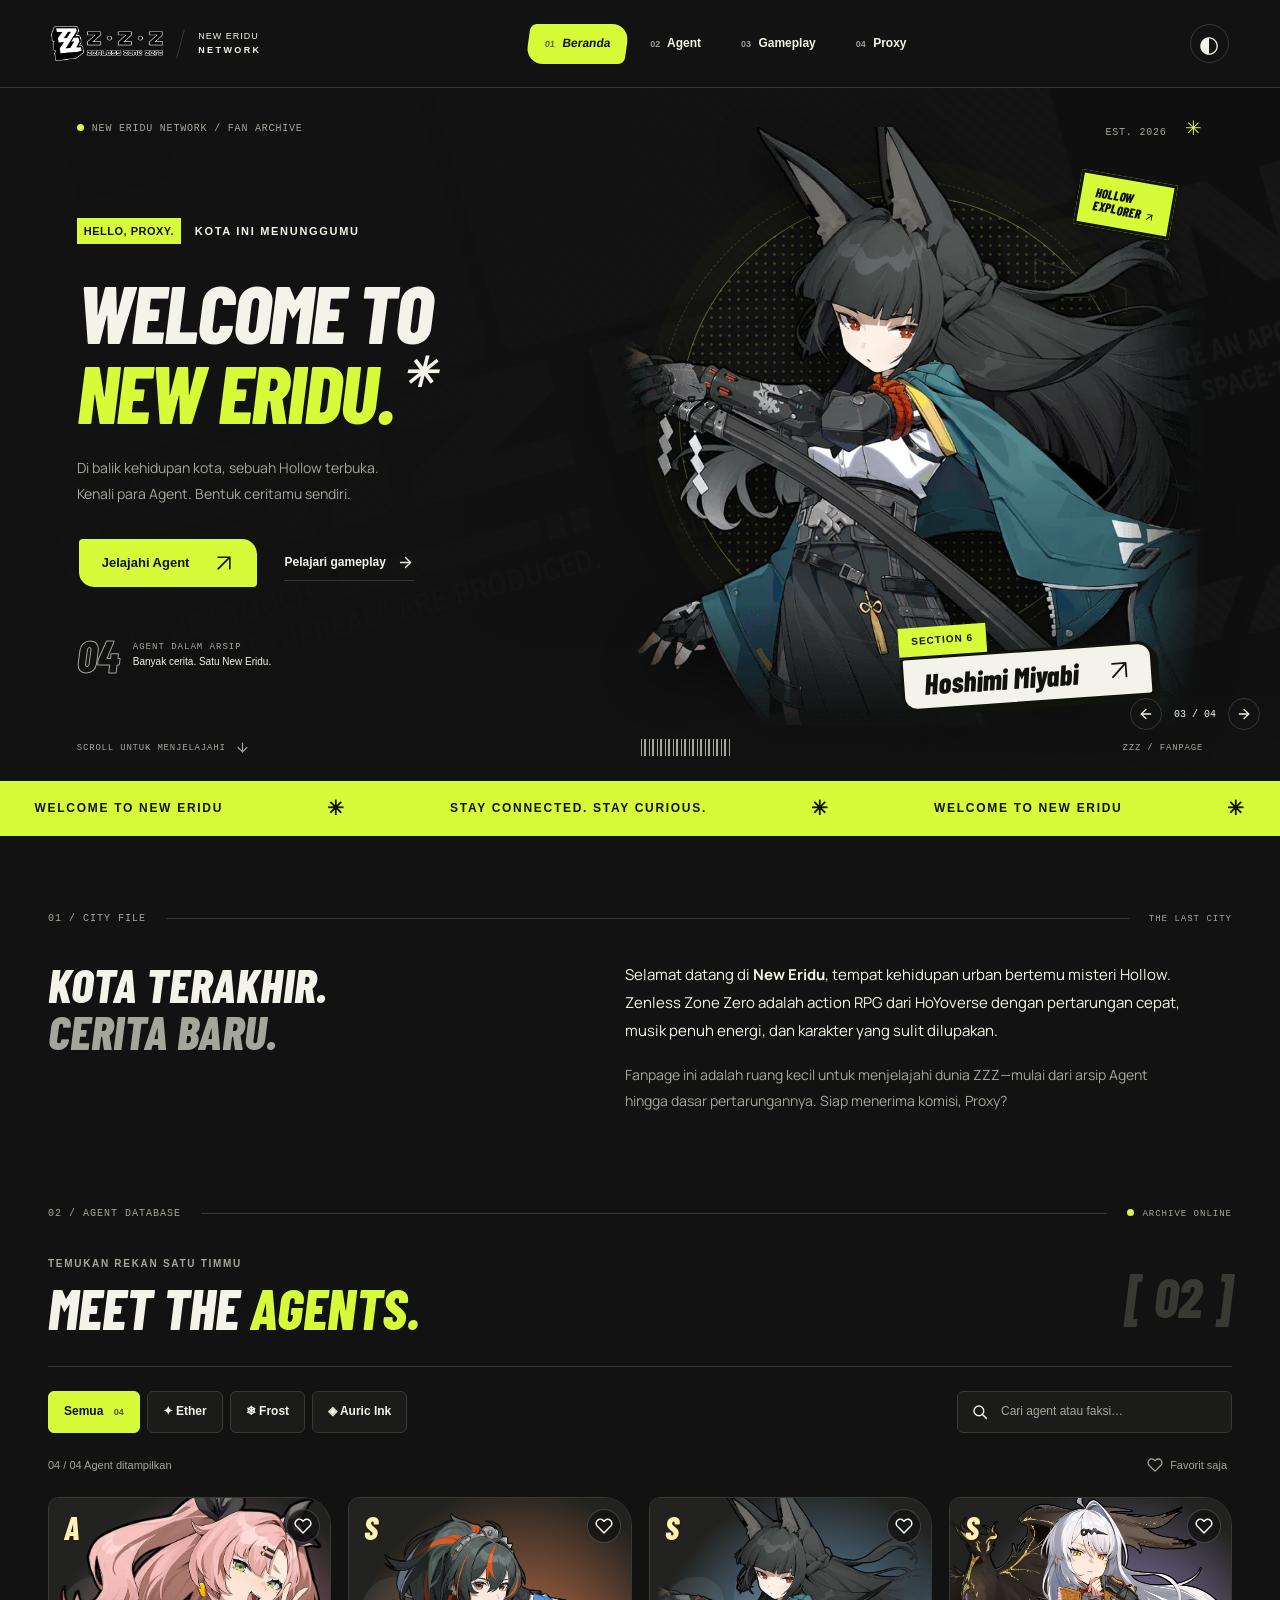
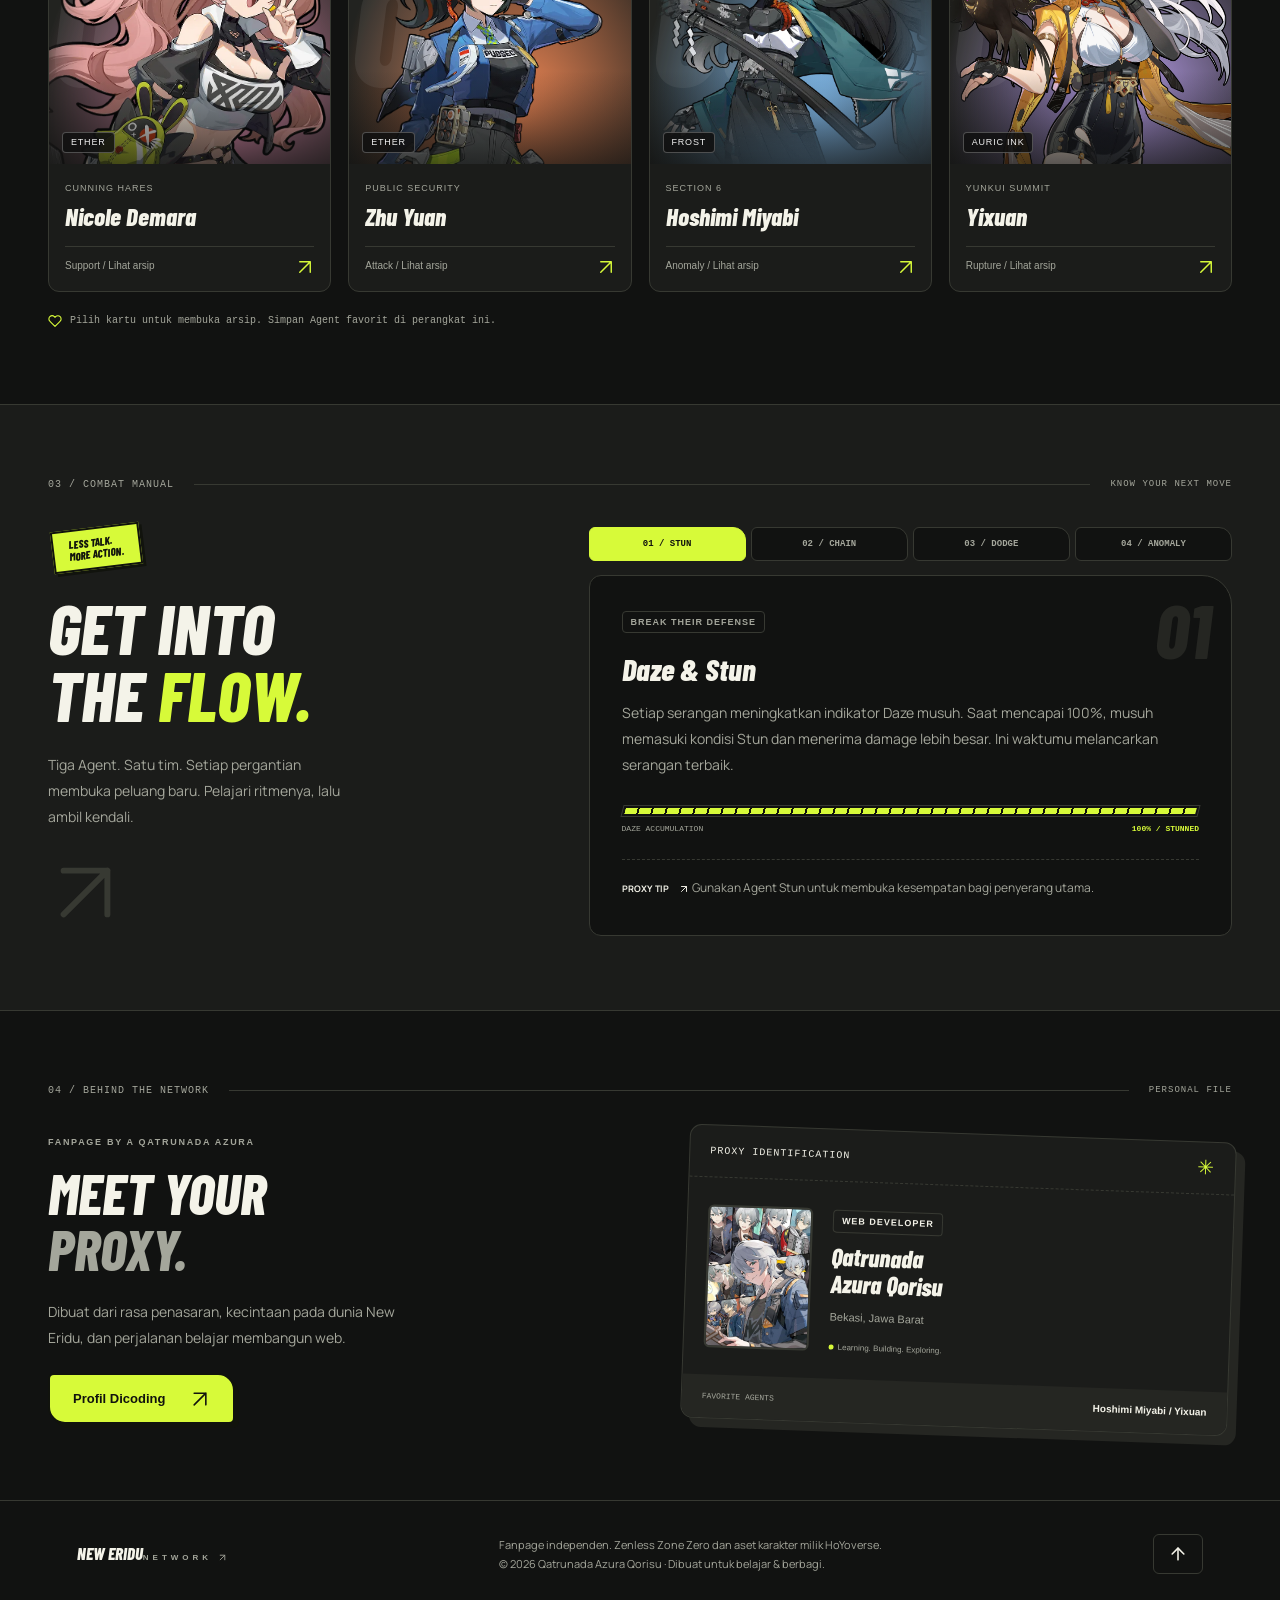
==== commit 77999e60: "Membenarkan sedikit Bug" ====
--- a/Website Fan Page ZZZ/index.html
+++ b/Website Fan Page ZZZ/index.html
@@ -1,1689 +1,3290 @@
 <!DOCTYPE html>
 <html lang="id" data-theme="night">
+
 <head>
-  <meta charset="UTF-8">
-  <meta name="viewport" content="width=device-width, initial-scale=1">
-  <meta name="theme-color" content="#d7fa39">
-  <meta name="description"
-    content="Jelajahi New Eridu, temukan Agent favoritmu, dan pelajari pertarungan Zenless Zone Zero.">
-
-  <title>New Eridu Network — ZZZ Fanpage</title>
-
-  <link rel="preconnect" href="https://fonts.googleapis.com">
-  <link rel="preconnect" href="https://fonts.gstatic.com" crossorigin>
-  <link href="https://fonts.googleapis.com/css2?family=Barlow+Condensed:ital,wght@0,800;1,800&display=swap"
-    rel="stylesheet">
-
-  <style>
-    :root {
-      color-scheme: dark;
-      --bg: #111211;
-      --panel: #1b1c1a;
-      --raised: #252622;
-      --text: #f4f3e9;
-      --muted: #a4a69b;
-      --border: #373932;
-      --lime: #d7fa39;
-      --accent: #d7fa39;
-      --ink: #11130d;
-      --heading: "Barlow Condensed", Impact, "Arial Black", sans-serif;
-      --body: Arial, Helvetica, sans-serif;
-    }
-
-    [data-theme="day"] {
-      color-scheme: light;
-      --bg: #eeeee3;
-      --panel: #e3e4d7;
-      --raised: #d5d7c9;
-      --text: #171b13;
-      --muted: #53594a;
-      --border: #b5baa5;
-      --accent: #527000;
-    }
-
-    * { box-sizing: border-box; }
-    html { scroll-behavior: smooth; scroll-padding-top: 105px; }
-    body { margin: 0; background: var(--bg); color: var(--text); font: 15px/1.65 var(--body); }
-    body.modal-open { overflow: hidden; }
-    button, input { font: inherit; }
-    button { cursor: pointer; color: inherit; }
-    button, a { -webkit-tap-highlight-color: transparent; }
-    a { color: inherit; text-decoration: none; }
-    img { display: block; max-width: 100%; }
-    h1, h2, h3, p { margin: 0; }
-    [hidden] { display: none !important; }
-    ::selection { background: var(--lime); color: var(--ink); }
-
-    button:focus-visible,
-    a:focus-visible,
-    input:focus-visible,
-    [tabindex="0"]:focus-visible {
-      outline: 3px solid #ff8d53;
-      outline-offset: 5px;
-    }
-
-    .sr-only {
-      position: absolute;
-      width: 1px;
-      height: 1px;
-      overflow: hidden;
-      clip-path: inset(50%);
-      white-space: nowrap;
-    }
-
-    .skip-link {
-      position: fixed;
-      z-index: 100;
-      top: 10px;
-      left: 10px;
-      padding: 10px 20px;
-      background: var(--lime);
-      color: var(--ink);
-      transform: translateY(-160%);
-    }
-
-    .skip-link:focus { transform: translateY(0); }
-    .section-wrap { max-width: 1320px; margin: auto; padding: 74px 48px; }
-    .section-anchor { scroll-margin-top: 8px; }
-    .muted { color: var(--muted); }
-    .eyebrow { font-size: 11px; font-weight: 800; letter-spacing: 1.7px; }
-
-    .status-dot {
-      display: inline-block;
-      width: 7px;
-      height: 7px;
-      margin-right: 8px;
-      border-radius: 50%;
-      background: var(--accent);
-    }
-
-    .tiny-label {
-      display: inline-block;
-      background: var(--lime);
-      color: var(--ink);
-      padding: 4px 7px;
-      margin-right: 9px;
-      letter-spacing: .5px;
-    }
-
-    .button {
-      display: inline-flex;
-      align-items: center;
-      justify-content: center;
-      gap: 25px;
-      padding: 13px 23px;
-      border: 2px solid var(--ink);
-      border-radius: 6px 17px 6px 17px;
-      box-shadow: 4px 4px var(--ink);
-      font-size: 13px;
-      font-weight: 900;
-      transition: transform .18s, box-shadow .18s;
-    }
-
-    .button-lime { background: var(--lime); color: var(--ink); }
-    .button:hover { transform: translate(-2px, -2px); box-shadow: 6px 6px var(--ink); }
-    .button:active { transform: translate(2px, 2px); box-shadow: 1px 1px var(--ink); }
-
-    .arrow {
-      display: inline-block;
-      width: 1em;
-      height: 1em;
-      flex-shrink: 0;
-      vertical-align: -.12em;
-    }
-
-    .button .arrow { width: 21px; height: 21px; }
-
-    .text-link {
-      padding: 7px 0;
-      border-bottom: 1px solid var(--border);
-      font-size: 12px;
-      font-weight: 700;
-    }
-
-    .icon-button {
-      display: grid;
-      place-items: center;
-      width: 39px;
-      height: 39px;
-      border: 1px solid var(--border);
-      border-radius: 50%;
-      background: transparent;
-      font-size: 23px;
-    }
-
-    .icon-button:hover { background: var(--lime); color: var(--ink); }
-
-    /* MENU */
-    .site-header {
-      position: sticky;
-      top: 0;
-      z-index: 30;
-      height: 88px;
-      display: flex;
-      align-items: center;
-      justify-content: space-between;
-      gap: 24px;
-      padding: 0 4%;
-      background: var(--bg);
-      border-bottom: 1px solid var(--border);
-    }
-
-    .brand { display: flex; align-items: center; gap: 17px; flex-shrink: 0; }
-    .brand img { width: 112px; height: auto; }
-    [data-theme="day"] .brand img { filter: brightness(.2); }
-    .brand-divider { width: 1px; height: 30px; background: var(--border); transform: rotate(15deg); }
-    .brand-label { font-size: 9px; line-height: 1.45; letter-spacing: 1px; }
-    .brand-label b { letter-spacing: 2.4px; }
-    .main-nav { display: flex; gap: 6px; }
-
-    .nav-link {
-      padding: 10px 17px;
-      border-radius: 6px 18px;
-      font-size: 12px;
-      font-weight: 900;
-      transition: background .2s;
-    }
-
-    .nav-link span { margin-right: 4px; font-size: 9px; opacity: .6; }
-    .nav-link:hover { background: var(--raised); }
-    .nav-link.active { background: var(--lime); color: var(--ink); transform: skew(-8deg); }
-    .header-actions { display: flex; align-items: center; gap: 9px; }
-
-    .menu-toggle {
-      display: none;
-      width: 40px;
-      height: 40px;
-      border: 1px solid var(--border);
-      border-radius: 8px;
-      background: var(--panel);
-      font-size: 22px;
-    }
-
-    /* HERO */
-    .hero {
-      position: relative;
-      isolation: isolate;
-      min-height: 690px;
-      max-width: 1600px;
-      margin: auto;
-      padding: 28px 6% 70px;
-      overflow: hidden;
-    }
-
-    .hero-texture {
-      position: absolute;
-      inset: 0;
-      z-index: -2;
-      opacity: .16;
-      background:
-        linear-gradient(90deg, var(--bg), transparent),
-        url("assets/images/Background.png") center / cover;
-    }
-
-    .hero::after {
-      content: "";
-      position: absolute;
-      inset: 0;
-      z-index: -1;
-      background: linear-gradient(0deg, var(--bg), transparent 25%);
-    }
-
-    .hero-topline,
-    .hero-bottom {
-      display: flex;
-      align-items: center;
-      justify-content: space-between;
-      color: var(--muted);
-      font: 10px monospace;
-      letter-spacing: .8px;
-    }
-
-    .hero-topline .cross { color: var(--accent); font-size: 20px; margin-left: 12px; }
-
-    .hero-copy {
-      position: relative;
-      z-index: 3;
-      width: 55%;
-      padding-top: 77px;
-      pointer-events: none;
-    }
-
-    .hero-copy a { pointer-events: auto; }
-
-    .hero h1 {
-      margin: 27px 0 23px;
-      font: italic 800 clamp(56px, 6.4vw, 102px)/.98 var(--heading);
-      letter-spacing: -1.8px;
-    }
-
-    .hero h1 > span:first-of-type { color: var(--accent); }
-    .title-star { display: inline-block; margin-left: 8px; font-size: .5em; vertical-align: top; }
-    .hero-intro { color: var(--muted); font-size: 14px; line-height: 1.8; }
-    .hero-actions { display: flex; align-items: center; gap: 25px; margin-top: 31px; }
-    .hero-footnote { display: flex; align-items: center; gap: 13px; margin-top: 43px; }
-
-    .outlined-number {
-      color: transparent;
-      -webkit-text-stroke: 1px var(--muted);
-      font: italic 800 46px/1 var(--heading);
-    }
-
-    .hero-footnote > span:last-child { color: var(--muted); font: 9px/1.8 monospace; letter-spacing: 1px; }
-    .hero-footnote b { color: var(--text); font: 10px var(--body); letter-spacing: 0; }
-
-    .hero-art {
-      position: absolute;
-      top: 67px;
-      right: 1%;
-      width: 56%;
-      height: 570px;
-    }
-
-    .orbit {
-      position: absolute;
-      top: 40px;
-      left: 18%;
-      width: 450px;
-      height: 450px;
-      border: 1px solid #d7fa3960;
-      border-radius: 50%;
-    }
-
-    .orbit-one {
-      background: radial-gradient(circle, #d7fa3933 1.3px, transparent 1.5px) 0 0 / 9px 9px;
-      box-shadow: 0 0 0 35px #d7fa3904;
-    }
-
-    .orbit-two {
-      top: 25px;
-      left: 15%;
-      width: 480px;
-      height: 480px;
-      border-style: dashed;
-      opacity: .5;
-    }
-
-    .art-word {
-      position: absolute;
-      top: 10px;
-      right: 4%;
-      color: transparent;
-      -webkit-text-stroke: 1px var(--border);
-      font: italic 800 130px/1 var(--heading);
-      transform: rotate(90deg) translateX(60%);
-    }
-
-    .hero-agent-image {
-      position: absolute;
-      bottom: 0;
-      right: 0;
-      width: 100%;
-      height: 105%;
-      object-fit: contain;
-      filter: drop-shadow(0 20px 20px #0008);
-    }
-
-    .hero-agent-image.changing { animation: agent-enter .35s ease-out; }
-
-    @keyframes agent-enter {
-      from { opacity: 0; transform: translateX(22px); }
-      to { opacity: 1; transform: translateX(0); }
-    }
-
-    .art-sticker {
-      position: absolute;
-      top: 22px;
-      right: 13%;
-      z-index: 2;
-      padding: 10px 14px;
-      border: 3px solid var(--ink);
-      background: var(--lime);
-      color: var(--ink);
-      box-shadow: 3px 3px var(--ink);
-      font: italic 800 13px/1.1 var(--heading);
-      transform: rotate(10deg);
-    }
-
-    .hero-agent-caption {
-      position: absolute;
-      bottom: 22px;
-      right: 16%;
-      z-index: 4;
-      transform: rotate(-4deg);
-    }
-
-    .hero-agent-caption > span {
-      display: inline-block;
-      padding: 6px 13px;
-      background: var(--lime);
-      color: var(--ink);
-      font-size: 10px;
-      font-weight: 900;
-      letter-spacing: 1px;
-    }
-
-    .hero-agent-caption button {
-      display: flex;
-      align-items: center;
-      justify-content: space-between;
-      gap: 30px;
-      padding: 7px 20px;
-      border: 3px solid var(--ink);
-      border-radius: 5px 15px;
-      background: #f4f3e9;
-      color: var(--ink);
-      box-shadow: 5px 5px var(--ink);
-      font: italic 800 29px var(--heading);
-    }
-
-    .hero-agent-caption button:hover { background: var(--lime); }
-
-    .hero-switcher {
-      position: absolute;
-      right: 1%;
-      bottom: -5px;
-      z-index: 5;
-      display: flex;
-      align-items: center;
-      gap: 12px;
-    }
-
-    .hero-switcher button {
-      width: 32px;
-      height: 32px;
-      border: 1px solid var(--border);
-      border-radius: 50%;
-      background: var(--bg);
-    }
-
-    .hero-switcher button:hover { background: var(--lime); color: var(--ink); }
-    .hero-switcher span { font: 10px monospace; }
-    .hero-bottom { position: absolute; bottom: 22px; left: 6%; right: 6%; font-size: 9px; }
-
-    .barcode {
-      width: 90px;
-      height: 17px;
-      background: repeating-linear-gradient(
-        90deg,
-        var(--muted) 0 1px,
-        transparent 1px 3px,
-        var(--muted) 3px 5px,
-        transparent 5px 8px
-      );
-    }
-
-    .signal-strip {
-      display: flex;
-      align-items: center;
-      justify-content: space-around;
-      gap: 35px;
-      padding: 11px 0;
-      overflow: hidden;
-      white-space: nowrap;
-      border-block: 3px solid var(--ink);
-      background: var(--lime);
-      color: var(--ink);
-      font-size: 12px;
-      font-weight: 900;
-      letter-spacing: 1.7px;
-    }
-
-    .signal-strip b { font-size: 20px; }
-
-    /* SECTION HEADINGS */
-    .section-kicker {
-      display: flex;
-      align-items: center;
-      gap: 20px;
-      margin-bottom: 37px;
-      color: var(--muted);
-      font: 10px monospace;
-      letter-spacing: 1px;
-    }
-
-    .section-kicker .line { flex: 1; height: 1px; background: var(--border); }
-    .section-kicker > span:last-child { font-size: 9px; }
-    .intro-grid { display: grid; grid-template-columns: .9fr 1.1fr; gap: 80px; }
-    .intro-grid h2 { font: italic 800 48px/.98 var(--heading); }
-    .intro-grid h2 span { color: var(--muted); }
-    .intro-grid p { font-size: 14px; }
-    .intro-grid p + p { margin-top: 12px; font-size: 13px; }
-    .agents-section { padding-top: 20px; }
-
-    .section-heading {
-      display: flex;
-      align-items: center;
-      justify-content: space-between;
-      gap: 15px;
-      margin-bottom: 30px;
-    }
-
-    .section-heading .eyebrow { color: var(--muted); margin-bottom: 7px; font-size: 10px; }
-    .section-heading h2, .proxy-layout h2 { font: italic 800 clamp(40px, 4.4vw, 65px)/1 var(--heading); }
-    .section-heading h2 span { color: var(--accent); }
-    .section-index { color: var(--border); font: italic 800 55px var(--heading); }
-
-    /* AGENT DATABASE */
-    .agent-toolbar {
-      display: flex;
-      justify-content: space-between;
-      gap: 16px;
-      padding-top: 24px;
-      border-top: 1px solid var(--border);
-    }
-
-    .filter-list { display: flex; flex-wrap: wrap; gap: 7px; }
-
-    .filter-button {
-      padding: 9px 15px;
-      border: 1px solid var(--border);
-      border-radius: 6px;
-      background: var(--panel);
-      font-size: 12px;
-      font-weight: 800;
-    }
-
-    .filter-button.active { border-color: var(--lime); background: var(--lime); color: var(--ink); }
-    .filter-button:hover:not(.active) { border-color: var(--text); }
-    .filter-button span { padding-left: 7px; font-size: 9px; opacity: .7; }
-
-    .search-field {
-      display: flex;
-      align-items: center;
-      gap: 12px;
-      width: 275px;
-      padding: 0 13px;
-      border: 1px solid var(--border);
-      border-radius: 6px;
-      background: var(--panel);
-    }
-
-    .search-field > span:first-child { font-size: 25px; }
-
-    .search-field input {
-      width: 100%;
-      min-width: 0;
-      padding: 10px 0;
-      border: 0;
-      background: transparent;
-      color: var(--text);
-      font-size: 12px;
-    }
-
-    .search-field input::placeholder { color: var(--muted); }
-    .results-row { display: flex; justify-content: space-between; align-items: center; margin: 18px 0; color: var(--muted); font-size: 11px; }
-    .results-row button { padding: 5px; border: 0; background: transparent; font-size: 15px; }
-    .results-row button span { font-size: 11px; }
-    .results-row button[aria-pressed="true"] { color: var(--accent); }
-    .agent-grid { display: grid; grid-template-columns: repeat(4, minmax(0, 1fr)); gap: 17px; }
-
-    .agent-card {
-      position: relative;
-      min-width: 0;
-      overflow: hidden;
-      border: 1px solid var(--border);
-      border-radius: 11px 28px 11px 11px;
-      background: var(--panel);
-      transition: transform .2s, border-color .2s;
-    }
-
-    .agent-card:hover { transform: translateY(-6px); border-color: var(--agent-color); }
-
-    .agent-open {
-      display: block;
-      width: 100%;
-      padding: 0;
-      border: 0;
-      background: transparent;
-      color: inherit;
-      text-align: left;
-    }
-
-    .agent-art {
-      position: relative;
-      display: block;
-      height: 266px;
-      overflow: hidden;
-      background:
-        radial-gradient(ellipse at 60% 80%, var(--agent-color), transparent 75%),
-        #222320;
-    }
-
-    .agent-art::after {
-      content: "";
-      position: absolute;
-      inset: 0;
-      background: linear-gradient(0deg, #101110b0, transparent 35%);
-      pointer-events: none;
-    }
-
-    .agent-number {
-      position: absolute;
-      left: 2px;
-      top: 50px;
-      color: #ffffff12;
-      font: italic 800 155px/1 var(--heading);
-    }
-
-    .agent-art > img {
-      position: absolute;
-      bottom: 0;
-      left: -10%;
-      width: 120%;
-      max-width: none;
-      height: 105%;
-      object-fit: contain;
-      transition: transform .4s;
-    }
-
-    .agent-card:hover .agent-art > img { transform: scale(1.05); }
-
-    .agent-rank {
-      position: absolute;
-      left: 15px;
-      top: 10px;
-      z-index: 2;
-      color: #fff1b1;
-      text-shadow: 2px 2px #252015;
-      font: italic 800 32px var(--heading);
-    }
-
-    .agent-favorite {
-      position: absolute;
-      top: 11px;
-      right: 10px;
-      z-index: 3;
-      width: 34px;
-      height: 34px;
-      border: 1px solid #ffffff30;
-      border-radius: 50%;
-      background: #111b;
-      color: white;
-      font-size: 21px;
-      line-height: 1;
-    }
-
-    .agent-favorite[aria-pressed="true"] { background: var(--lime); color: var(--ink); }
-
-    .agent-attribute {
-      position: absolute;
-      left: 13px;
-      bottom: 11px;
-      z-index: 2;
-      padding: 2px 8px;
-      border: 1px solid #ffffff40;
-      border-radius: 4px;
-      background: #111d;
-      color: #eee;
-      font-size: 9px;
-      letter-spacing: .8px;
-      text-transform: uppercase;
-    }
-
-    .agent-card-info { display: block; padding: 17px 16px 15px; }
-    .agent-faction { display: block; color: var(--muted); font-size: 9px; letter-spacing: 1px; text-transform: uppercase; }
-    .agent-name { display: block; margin: 5px 0 15px; font: italic 800 25px/1.2 var(--heading); }
-
-    .agent-card-bottom {
-      display: flex;
-      align-items: center;
-      justify-content: space-between;
-      gap: 5px;
-      padding-top: 11px;
-      border-top: 1px solid var(--border);
-      color: var(--muted);
-      font-size: 10px;
-    }
-
-    .agent-card-bottom .arrow { color: var(--accent); width: 18px; height: 18px; }
-    .archive-note { margin-top: 20px; color: var(--muted); font: 10px/1.8 monospace; }
-
-    .empty-state {
-      padding: 65px 20px;
-      border: 1px dashed var(--border);
-      border-radius: 12px;
-      text-align: center;
-    }
-
-    .empty-state > span { color: var(--muted); font: 35px monospace; }
-    .empty-state h3 { margin: 16px 0 6px; font-size: 22px; }
-    .empty-state p { margin-bottom: 20px; color: var(--muted); font-size: 13px; }
-
-    /* COMBAT MANUAL */
-    .gameplay-section { border-block: 1px solid var(--border); background: var(--panel); }
-    .combat-layout { display: grid; grid-template-columns: .85fr 1.15fr; gap: 65px; }
-
-    .combat-sticker {
-      display: inline-block;
-      margin: 0 0 25px 4px;
-      padding: 7px 15px;
-      border: 2px solid var(--ink);
-      background: var(--lime);
-      color: var(--ink);
-      box-shadow: 3px 3px var(--ink);
-      font: italic 800 11px/1.1 var(--heading);
-      transform: rotate(-7deg);
-    }
-
-    .combat-heading h2 { font: italic 800 clamp(55px, 5.5vw, 76px)/.96 var(--heading); }
-    .combat-heading h2 span { color: var(--accent); }
-    .combat-heading p { max-width: 310px; margin-top: 23px; color: var(--muted); font-size: 13px; }
-    .combat-decoration { display: block; width: 75px; margin-top: 25px; color: var(--border); }
-    .combat-decoration .arrow { width: 75px; height: 75px; }
-    .combat-manual { min-width: 0; }
-    .combat-tabs { display: grid; grid-template-columns: repeat(4, minmax(0, 1fr)); gap: 5px; margin-bottom: 14px; }
-
-    .combat-tabs button {
-      padding: 11px 3px;
-      border: 1px solid var(--border);
-      border-radius: 6px 13px 6px 6px;
-      background: var(--bg);
-      color: var(--muted);
-      font: bold 9px monospace;
-      white-space: nowrap;
-    }
-
-    .combat-tabs button[aria-selected="true"] {
-      border-color: var(--lime);
-      background: var(--lime);
-      color: var(--ink);
-    }
-
-    .combat-panel {
-      position: relative;
-      min-height: 350px;
-      padding: 32px;
-      overflow: hidden;
-      border: 1px solid var(--border);
-      border-radius: 12px 30px 12px 12px;
-      background: var(--bg);
-    }
-
-    .mechanic-number {
-      position: absolute;
-      top: 15px;
-      right: 20px;
-      color: var(--raised);
-      font: italic 800 76px/1 var(--heading);
-      pointer-events: none;
-    }
-
-    .pill {
-      display: inline-block;
-      padding: 3px 8px;
-      border: 1px solid var(--border);
-      border-radius: 4px;
-      font-size: 9px;
-      font-weight: 800;
-      letter-spacing: 1px;
-    }
-
-    .combat-panel .pill { position: relative; color: var(--muted); }
-    .combat-panel h3 { position: relative; margin: 17px 0 13px; font: italic 800 31px var(--heading); }
-    .combat-panel > p { position: relative; color: var(--muted); font-size: 13px; }
-    .daze-meter { height: 12px; padding: 2px; margin-top: 27px; border: 1px solid var(--border); transform: skew(-15deg); }
-
-    .daze-meter span {
-      display: block;
-      height: 100%;
-      background: repeating-linear-gradient(90deg, var(--lime) 0 12px, var(--ink) 12px 14px);
-    }
-
-    .meter-caption { display: flex; justify-content: space-between; gap: 10px; margin-top: 7px; color: var(--muted); font: 8px monospace; }
-    .meter-caption b { color: var(--accent); }
-    .combat-panel .combat-tip { margin-top: 26px; padding-top: 17px; border-top: 1px dashed var(--border); font-size: 11px; }
-    .combat-tip b { display: block; margin-bottom: 5px; color: var(--text); font-size: 9px; }
-
-    .chain-visual,
-    .timing-visual,
-    .attribute-visual {
-      display: flex;
-      align-items: center;
-      justify-content: space-between;
-      gap: 8px;
-      margin-top: 25px;
-    }
-
-    .chain-visual span { padding: 12px 8px; border: 1px solid var(--border); border-radius: 4px; background: var(--panel); font: 9px monospace; }
-    .chain-visual b, .timing-visual b { color: var(--accent); }
-    .timing-visual { justify-content: center; gap: 25px; font: italic 800 20px var(--heading); }
-    .timing-visual b { font-size: 35px; }
-    .attribute-visual { flex-wrap: wrap; justify-content: flex-start; }
-    .attribute-visual span { padding: 7px; border: 1px solid var(--border); border-radius: 5px; background: var(--panel); font-size: 11px; }
-
-    /* PROXY */
-    .proxy-layout { display: grid; grid-template-columns: 1fr 1fr; align-items: center; gap: 90px; }
-    .proxy-layout .eyebrow { margin-bottom: 15px; color: var(--muted); font-size: 9px; }
-    .proxy-layout h2 span { color: var(--muted); }
-    .proxy-layout > div > p:not(.eyebrow) { max-width: 350px; margin: 22px 0; color: var(--muted); font-size: 13px; }
-
-    .proxy-card {
-      border: 1px solid var(--border);
-      border-radius: 12px;
-      background: var(--panel);
-      box-shadow: 9px 9px var(--raised);
-      transform: rotate(2deg);
-    }
-
-    .proxy-card-top { display: flex; align-items: center; justify-content: space-between; padding: 13px 20px; border-bottom: 1px dashed var(--border); font: 10px monospace; letter-spacing: 1px; }
-    .proxy-card-top > span:last-child { color: var(--accent); font-size: 20px; }
-    .proxy-card-body { display: flex; align-items: center; gap: 20px; padding: 25px 20px; }
-    .profile-img { width: 105px; height: 143px; border: 2px solid var(--border); border-radius: 6px; object-fit: cover; }
-    .proxy-card-body h3 { margin: 10px 0; font: italic 800 25px/1.1 var(--heading); }
-    .proxy-card-body p { color: var(--muted); font-size: 11px; }
-    .proxy-status { display: block; margin-top: 15px; color: var(--muted); font-size: 8px; }
-    .proxy-status .status-dot { width: 5px; height: 5px; margin-right: 4px; }
-
-    .proxy-card-bottom {
-      display: flex;
-      justify-content: space-between;
-      align-items: center;
-      gap: 10px;
-      padding: 13px 20px;
-      border-radius: 0 0 11px 11px;
-      background: var(--raised);
-    }
-
-    .proxy-card-bottom span { color: var(--muted); font: 8px monospace; }
-    .proxy-card-bottom b { font-size: 10px; }
-
-    .site-footer {
-      display: flex;
-      align-items: center;
-      justify-content: space-between;
-      gap: 24px;
-      padding: 33px 6%;
-      border-top: 1px solid var(--border);
-    }
-
-    .footer-brand { font: italic 800 17px/1 var(--heading); }
-    .footer-brand span { display: block; margin-top: 5px; color: var(--muted); font: bold 8px var(--body); letter-spacing: 4px; }
-    .site-footer p { color: var(--muted); font-size: 10px; }
-    .back-top { padding: 5px 17px; border: 1px solid var(--border); border-radius: 6px; font-size: 20px; }
-    .back-top:hover { background: var(--lime); color: var(--ink); }
-
-    /* AGENT DIALOG */
-    dialog {
-      width: min(850px, calc(100% - 32px));
-      max-height: calc(100dvh - 40px);
-      padding: 0;
-      border: 1px solid var(--border);
-      border-radius: 16px 35px 16px 16px;
-      background: var(--panel);
-      color: var(--text);
-    }
-
-    dialog::backdrop { background: #090b08d9; backdrop-filter: blur(8px); }
-    .dialog-shell { position: relative; display: grid; grid-template-columns: .85fr 1.15fr; }
-    .dialog-close { position: absolute; top: 12px; right: 12px; z-index: 5; background: var(--bg); font-size: 16px; }
-
-    .dialog-art {
-      position: relative;
-      display: flex;
-      align-items: center;
-      justify-content: center;
-      min-height: 430px;
-      overflow: hidden;
-      border-radius: 15px 0 0 15px;
-      background:
-        radial-gradient(ellipse at center, var(--agent-color), transparent 80%),
-        #20211d;
-    }
-
-    .dialog-art img { width: 135%; max-width: none; object-fit: contain; }
-    .dialog-rank { position: absolute; top: 15px; left: 20px; color: #fff1b1; font: italic 800 60px var(--heading); }
-    .dialog-info { padding: 45px 30px 30px; }
-    .dialog-info > .eyebrow { color: var(--muted); font-size: 9px; }
-    .dialog-info h2 { margin: 12px 0; font: italic 800 40px/1 var(--heading); }
-    .dialog-tags { display: flex; gap: 7px; }
-    .dialog-info blockquote { margin: 22px 0; padding-left: 13px; border-left: 3px solid var(--accent); font-size: 15px; font-weight: bold; }
-    .dialog-info h3 { margin-bottom: 10px; font-size: 9px; letter-spacing: 1px; }
-    .dialog-info > p { color: var(--muted); font-size: 12px; line-height: 1.8; }
-    .dialog-info .button { margin-top: 23px; font-size: 11px; }
-
-    .toast {
-      position: fixed;
-      z-index: 50;
-      left: 50%;
-      bottom: 24px;
-      max-width: calc(100vw - 32px);
-      padding: 12px 22px;
-      border: 2px solid var(--ink);
-      border-radius: 7px;
-      background: var(--lime);
-      color: var(--ink);
-      box-shadow: 4px 4px var(--ink);
-      opacity: 0;
-      pointer-events: none;
-      font-size: 12px;
-      font-weight: 800;
-      text-align: center;
-      transform: translate(-50%, 20px);
-      transition: opacity .2s, transform .2s;
-    }
-
-    .toast.visible { opacity: 1; transform: translate(-50%, 0); }
-
-    /* TABLET */
-    @media (max-width: 1100px) {
-      .brand-label, .brand-divider { display: none; }
-      .hero { min-height: 630px; }
-      .hero-copy { padding-top: 70px; }
-      .hero h1 { font-size: 68px; }
-      .hero-art { top: 75px; right: -1%; width: 57%; height: 500px; }
-      .orbit { top: 80px; width: 350px; height: 350px; }
-      .orbit-two { top: 65px; width: 380px; height: 380px; }
-      .art-sticker { top: 38px; right: 14%; }
-      .hero-agent-caption button { font-size: 24px; }
-      .hero-actions { gap: 17px; }
-      .hero-actions .text-link { font-size: 10px; }
-      .agent-art { height: 220px; }
-      .agent-name { font-size: 21px; }
-      .section-wrap { padding-inline: 32px; }
-      .intro-grid, .combat-layout, .proxy-layout { gap: 40px; }
-      .proxy-card-body { gap: 13px; }
-      .profile-img { width: 80px; height: 120px; }
-    }
-
-    @media (max-width: 800px) {
-      html { scroll-padding-top: 90px; }
-      .site-header { height: 72px; padding: 0 22px; }
-      .brand-label, .brand-divider { display: block; }
-      .brand img { width: 100px; }
-      .menu-toggle { display: block; }
-
-      .main-nav {
-        display: none;
-        position: absolute;
-        top: 71px;
-        left: 0;
-        right: 0;
-        padding: 16px 22px;
-        border-bottom: 1px solid var(--border);
-        background: var(--bg);
-        box-shadow: 0 15px 20px #0005;
-      }
-
-      .main-nav.open { display: grid; grid-template-columns: 1fr 1fr; gap: 10px; }
-      .nav-link { padding: 14px; }
-      .hero { min-height: 650px; padding-inline: 28px; }
-      .hero-topline { font-size: 8px; }
-      .hero-copy { width: 60%; padding-top: 65px; }
-      .hero h1 { font-size: clamp(48px, 8vw, 64px); }
-      .hero-copy > .eyebrow { font-size: 8px; letter-spacing: .8px; }
-      .hero-art { top: 135px; right: -7%; width: 65%; height: 425px; }
-      .hero-intro { max-width: 260px; font-size: 12px; }
-      .hero-actions { flex-direction: column; align-items: flex-start; gap: 14px; }
-      .hero-footnote { margin-top: 30px; }
-      .art-sticker { top: 35px; right: 18%; font-size: 10px; }
-      .hero-agent-caption { right: 23%; bottom: 0; }
-      .hero-agent-caption button { gap: 12px; padding-inline: 14px; font-size: 20px; }
-      .hero-switcher { bottom: -45px; right: 25%; }
-      .orbit { left: 20%; width: 300px; height: 300px; }
-      .orbit-two { left: 17%; width: 330px; height: 330px; }
-      .art-word { font-size: 95px; }
-      .hero-bottom { left: 28px; right: 28px; }
-      .hero-bottom > span:last-child { font-size: 7px; }
-      .signal-strip { gap: 25px; padding-block: 8px; font-size: 9px; }
-      .section-wrap { padding: 55px 28px; }
-      .intro-grid { gap: 30px; }
-      .intro-grid h2 { font-size: 38px; }
-      .intro-grid p { font-size: 12px; }
-      .agents-section { padding-top: 15px; }
-      .agent-toolbar { flex-direction: column; }
-      .search-field { width: 100%; }
-      .agent-grid { grid-template-columns: repeat(2, minmax(0, 1fr)); }
-      .agent-art { height: 285px; }
-      .agent-name { font-size: 26px; }
-      .combat-layout { grid-template-columns: 1fr; gap: 30px; }
-      .combat-heading { position: relative; }
-      .combat-heading h2 { font-size: 60px; }
-      .combat-heading p { max-width: 450px; }
-      .combat-decoration { position: absolute; top: 55px; right: 10px; }
-      .proxy-layout { grid-template-columns: 1fr; gap: 40px; }
-      .proxy-card { width: calc(100% - 12px); max-width: 500px; justify-self: center; }
-      .profile-img { width: 105px; height: 143px; }
-      .proxy-card-body { gap: 25px; }
-      .site-footer { flex-wrap: wrap; padding: 28px; }
-      .site-footer p { order: 3; width: 100%; font-size: 9px; }
-      .dialog-shell { grid-template-columns: .8fr 1.2fr; }
-      .dialog-info { padding-inline: 22px; }
-    }
-
-    /* PHONE */
-    @media (max-width: 540px) {
-      .site-header { padding-inline: 18px; }
-      .brand { gap: 12px; }
-      .brand-label { font-size: 8px; }
-      .brand-label b { letter-spacing: 2px; }
-      .hero { min-height: 910px; padding: 20px 22px 60px; }
-      .hero-topline { font-size: 7px; letter-spacing: .1px; }
-      .hero-topline .cross { margin-left: 5px; font-size: 15px; }
-      .hero-copy { width: 100%; padding-top: 42px; }
-      .hero h1 { margin: 24px 0 17px; font-size: clamp(40px, 11.5vw, 62px); letter-spacing: -1px; }
-      .title-star { margin-left: 3px; }
-      .hero-copy > .eyebrow { font-size: 7px; letter-spacing: .8px; }
-      .hero-intro { max-width: none; font-size: 12px; }
-      .hero-actions { flex-direction: row; align-items: center; gap: 20px; margin-top: 24px; }
-      .hero-actions .button { gap: 15px; padding: 11px 14px; font-size: 11px; }
-      .hero-actions .text-link { font-size: 9px; }
-      .hero-footnote { display: none; }
-      .hero-art { top: 405px; right: 0; width: 100%; height: 390px; }
-      .hero-agent-image { bottom: -9px; height: 110%; }
-      .orbit { top: 45px; left: calc(50% - 140px); width: 280px; height: 280px; }
-      .orbit-two { top: 30px; left: calc(50% - 155px); width: 310px; height: 310px; }
-      .art-sticker { top: 2px; right: 8%; }
-      .art-word { right: 7%; font-size: 95px; }
-      .hero-agent-caption { right: 20%; bottom: -9px; }
-      .hero-agent-caption > span { padding: 4px 10px; font-size: 8px; }
-      .hero-agent-caption button { font-size: 24px; }
-      .hero-switcher { bottom: -57px; right: 22px; }
-      .hero-bottom { left: 22px; right: 22px; bottom: 17px; font-size: 7px; }
-      .hero-bottom > span:last-child { display: none; }
-      .barcode { width: 65px; height: 12px; }
-      .section-wrap { padding: 44px 22px; }
-      .section-kicker { gap: 10px; margin-bottom: 28px; font-size: 8px; }
-      .section-kicker > span:last-child { font-size: 7px; }
-      .intro-grid { grid-template-columns: 1fr; gap: 23px; }
-      .intro-grid h2 { font-size: 43px; }
-      .intro-grid p { font-size: 13px; }
-      .intro-grid p + p { font-size: 12px; }
-      .agents-section { padding-top: 18px; }
-      .section-heading h2 { font-size: clamp(32px, 8.6vw, 44px); }
-      .section-heading .eyebrow { font-size: 8px; }
-      .section-index { font-size: 28px; }
-      .filter-list { gap: 5px; }
-      .filter-button { padding: 8px 10px; font-size: 10px; }
-      .filter-button span { padding-left: 3px; }
-      .agent-grid { gap: 10px; }
-      .agent-art { height: 210px; }
-      .agent-art > img { left: -20%; width: 140%; }
-      .agent-rank { top: 10px; left: 10px; font-size: 25px; }
-      .agent-number { font-size: 120px; }
-      .agent-favorite { top: 10px; right: 8px; width: 29px; height: 29px; font-size: 18px; }
-      .agent-attribute { left: 9px; padding: 2px 5px; font-size: 7px; }
-      .agent-card-info { padding: 12px 11px 10px; }
-      .agent-faction { font-size: 7px; letter-spacing: .7px; }
-      .agent-name { min-height: 51px; margin-bottom: 9px; font-size: 21px; }
-      .agent-card-bottom { font-size: 8px; }
-      .archive-note { font-size: 9px; }
-      .combat-heading h2 { font-size: 61px; }
-      .combat-decoration { right: 0; width: 60px; }
-      .combat-decoration .arrow { width: 60px; height: 60px; }
-      .combat-heading p { padding-right: 20px; }
-      .combat-panel { padding: 25px 21px; }
-      .combat-panel > p { font-size: 12px; }
-      .combat-panel h3 { font-size: 29px; }
-      .combat-tabs button { font-size: 8px; }
-      .chain-visual { gap: 4px; }
-      .chain-visual span { padding: 10px 7px; font-size: 7px; }
-      .proxy-layout h2 { font-size: 54px; }
-      .proxy-card-body { gap: 15px; padding: 20px 15px; }
-      .proxy-card-body h3 { font-size: 24px; }
-      .profile-img { width: 80px; height: 130px; }
-      .proxy-card-body .pill { font-size: 7px; }
-      .proxy-card-bottom { padding-inline: 15px; }
-      .proxy-card-bottom b { font-size: 8px; }
-      .proxy-card-bottom span, .proxy-status { font-size: 7px; }
-      .dialog-shell { grid-template-columns: 1fr; }
-      .dialog-art { grid-row: 1; grid-column: 1; min-height: 0; height: 220px; border-radius: 15px 30px 0 0; }
-      .dialog-art img { width: 100%; height: 140%; object-fit: contain; }
-      .dialog-info { padding: 25px 23px; }
-      .dialog-info h2 { font-size: 35px; }
-
-      .dialog-close {
-        position: sticky;
-        top: 12px;
-        grid-row: 1;
-        grid-column: 1;
-        margin: 12px 12px -51px auto;
-      }
-
-      .toast { bottom: 15px; width: max-content; font-size: 11px; }
-    }
-
-    @media (max-width: 360px) {
-      .brand-label, .brand-divider { display: none; }
-      .hero-actions { gap: 12px; }
-      .filter-button { padding-inline: 8px; font-size: 9px; }
-      .agent-art { height: 180px; }
-      .agent-name { font-size: 19px; }
-      .section-index { display: none; }
-      .proxy-card-body h3 { font-size: 20px; }
-    }
-
-    @media (prefers-reduced-motion: reduce) {
-      html { scroll-behavior: auto; }
-      *, *::before, *::after { animation: none !important; transition: none !important; }
-    }
-  </style>
+    <meta charset="UTF-8">
+    <meta name="viewport" content="width=device-width, initial-scale=1">
+    <meta name="theme-color" content="#d7fa39">
+    <meta name="description"
+        content="Jelajahi New Eridu, temukan Agent favoritmu, dan pelajari pertarungan Zenless Zone Zero.">
+
+    <title>New Eridu Network — ZZZ Fanpage</title>
+
+    <link rel="preconnect" href="https://fonts.googleapis.com">
+    <link rel="preconnect" href="https://fonts.gstatic.com" crossorigin>
+    <link href="https://fonts.googleapis.com/css2?family=Barlow+Condensed:ital,wght@0,800;1,800&display=swap"
+        rel="stylesheet">
+    <link href="https://fonts.googleapis.com/css2?family=Manrope:wght@400;500;600;700&display=swap" rel="stylesheet">
+    <style>
+        :root {
+            color-scheme: dark;
+
+            --bg: #111211;
+            --panel: #1b1c1a;
+            --raised: #252622;
+            --text: #f4f3e9;
+            --muted: #a4a69b;
+            --border: #373932;
+
+            --lime: #d7fa39;
+            --accent: #d7fa39;
+            --ink: #11130d;
+
+            --heading: "Barlow Condensed", Impact, "Arial Black", sans-serif;
+            --body: Arial, Helvetica, sans-serif;
+            --copy-font: "Manrope", Arial, sans-serif;
+        }
+
+        [data-theme="day"] {
+            color-scheme: light;
+
+            --bg: #eeeee3;
+            --panel: #e3e4d7;
+            --raised: #d5d7c9;
+            --text: #171b13;
+            --muted: #53594a;
+            --border: #b5baa5;
+            --accent: #527000;
+        }
+
+        /* DASAR */
+
+        * {
+            box-sizing: border-box;
+        }
+
+        html {
+            scroll-behavior: smooth;
+            scroll-padding-top: 105px;
+        }
+
+        body {
+            margin: 0;
+            background: var(--bg);
+            color: var(--text);
+            font: 15px/1.65 var(--body);
+        }
+
+        body.modal-open {
+            overflow: hidden;
+        }
+
+        button,
+        input {
+            font: inherit;
+        }
+
+        button {
+            cursor: pointer;
+            color: inherit;
+        }
+
+        button,
+        a {
+            -webkit-tap-highlight-color: transparent;
+        }
+
+        a {
+            color: inherit;
+            text-decoration: none;
+        }
+
+        img {
+            display: block;
+            max-width: 100%;
+        }
+
+        h1,
+        h2,
+        h3,
+        p {
+            margin: 0;
+        }
+
+        [hidden] {
+            display: none !important;
+        }
+
+        ::selection {
+            background: var(--lime);
+            color: var(--ink);
+        }
+
+        button:focus-visible,
+        a:focus-visible,
+        input:focus-visible,
+        [tabindex="0"]:focus-visible {
+            outline: 3px solid #ff8d53;
+            outline-offset: 5px;
+        }
+
+        .sr-only {
+            position: absolute;
+            width: 1px;
+            height: 1px;
+            overflow: hidden;
+            clip-path: inset(50%);
+            white-space: nowrap;
+        }
+
+        .skip-link {
+            position: fixed;
+            z-index: 100;
+            top: 10px;
+            left: 10px;
+            padding: 10px 20px;
+            background: var(--lime);
+            color: var(--ink);
+            transform: translateY(-160%);
+        }
+
+        .skip-link:focus {
+            transform: translateY(0);
+        }
+
+        .section-wrap {
+            max-width: 1320px;
+            margin: auto;
+            padding: 74px 48px;
+        }
+
+        .section-anchor {
+            scroll-margin-top: 8px;
+        }
+
+        .muted {
+            color: var(--muted);
+        }
+
+        .eyebrow {
+            font-size: 11px;
+            font-weight: 800;
+            letter-spacing: 1.7px;
+        }
+
+        .status-dot {
+            display: inline-block;
+            width: 7px;
+            height: 7px;
+            margin-right: 8px;
+            border-radius: 50%;
+            background: var(--accent);
+        }
+
+        .tiny-label {
+            display: inline-block;
+            margin-right: 9px;
+            padding: 4px 7px;
+            background: var(--lime);
+            color: var(--ink);
+            letter-spacing: .5px;
+        }
+
+        /* FONT PENJELASAN */
+
+        .hero-intro,
+        .intro-grid p,
+        .combat-heading p,
+        .combat-panel>p,
+        .proxy-layout>div>p:not(.eyebrow),
+        .dialog-info>p,
+        .dialog-info blockquote,
+        .site-footer>p,
+        .empty-state>p {
+            font-family: var(--copy-font);
+            font-style: normal;
+            font-weight: 400;
+            letter-spacing: 0;
+            line-height: 1.85;
+        }
+
+        /* TOMBOL */
+
+        .button {
+            display: inline-flex;
+            align-items: center;
+            justify-content: center;
+            gap: 25px;
+
+            padding: 13px 23px;
+            border: 2px solid var(--ink);
+            border-radius: 6px 17px 6px 17px;
+
+            box-shadow: 4px 4px var(--ink);
+
+            font-size: 13px;
+            font-weight: 900;
+
+            transition:
+                transform .18s ease,
+                box-shadow .18s ease;
+        }
+
+        .button-lime {
+            background: var(--lime);
+            color: var(--ink);
+        }
+
+        .button:hover {
+            transform: translate(-2px, -2px);
+            box-shadow: 6px 6px var(--ink);
+        }
+
+        .button:active {
+            transform: translate(2px, 2px);
+            box-shadow: 1px 1px var(--ink);
+        }
+
+        .text-link {
+            padding: 7px 0;
+            border-bottom: 1px solid var(--border);
+            font-size: 12px;
+            font-weight: 700;
+        }
+
+        .icon-button {
+            display: grid;
+            place-items: center;
+
+            width: 39px;
+            height: 39px;
+
+            border: 1px solid var(--border);
+            border-radius: 50%;
+
+            background: transparent;
+            font-size: 23px;
+        }
+
+        .icon-button:hover {
+            background: var(--lime);
+            color: var(--ink);
+        }
+
+        /* IKON SVG */
+
+        .ui-icon,
+        .arrow {
+            display: inline-block;
+            width: 19px;
+            height: 19px;
+
+            flex-shrink: 0;
+            vertical-align: middle;
+            pointer-events: none;
+
+            fill: none;
+            stroke: currentColor;
+            stroke-width: 1.9;
+            stroke-linecap: round;
+            stroke-linejoin: round;
+        }
+
+        .arrow path {
+            stroke-width: 1.9;
+        }
+
+        .has-ui-icon {
+            display: inline-flex;
+            align-items: center;
+            gap: 9px;
+        }
+
+        .ui-label {
+            font: inherit;
+            letter-spacing: inherit;
+        }
+
+        .button .ui-icon,
+        .button .arrow {
+            width: 20px;
+            height: 20px;
+        }
+
+        .text-link.has-ui-icon {
+            gap: 11px;
+        }
+
+        .text-link .ui-icon {
+            width: 17px;
+            height: 17px;
+            transition: transform .2s ease;
+        }
+
+        .text-link:hover .ui-icon {
+            transform: translateX(3px);
+        }
+
+        /* HEADER DAN MENU */
+
+        .site-header {
+            position: sticky;
+            top: 0;
+            z-index: 30;
+
+            display: flex;
+            align-items: center;
+            justify-content: space-between;
+            gap: 24px;
+
+            height: 88px;
+            padding: 0 4%;
+
+            border-bottom: 1px solid var(--border);
+            background: var(--bg);
+        }
+
+        .brand {
+            display: flex;
+            align-items: center;
+            gap: 17px;
+            flex-shrink: 0;
+        }
+
+        .brand img {
+            width: 112px;
+            height: auto;
+        }
+
+        [data-theme="day"] .brand img {
+            filter: brightness(.2);
+        }
+
+        .brand-divider {
+            width: 1px;
+            height: 30px;
+            background: var(--border);
+            transform: rotate(15deg);
+        }
+
+        .brand-label {
+            font-size: 9px;
+            line-height: 1.45;
+            letter-spacing: 1px;
+        }
+
+        .brand-label b {
+            letter-spacing: 2.4px;
+        }
+
+        .main-nav {
+            display: flex;
+            gap: 6px;
+        }
+
+        .nav-link {
+            padding: 10px 17px;
+            border-radius: 6px 18px;
+
+            font-size: 12px;
+            font-weight: 900;
+
+            transition: background .2s ease;
+        }
+
+        .nav-link span {
+            margin-right: 4px;
+            font-size: 9px;
+            opacity: .6;
+        }
+
+        .nav-link:hover {
+            background: var(--raised);
+        }
+
+        .nav-link.active {
+            background: var(--lime);
+            color: var(--ink);
+            transform: skew(-8deg);
+        }
+
+        .header-actions {
+            display: flex;
+            align-items: center;
+            gap: 9px;
+        }
+
+        .menu-toggle {
+            display: none;
+
+            width: 40px;
+            height: 40px;
+
+            border: 1px solid var(--border);
+            border-radius: 8px;
+
+            background: var(--panel);
+            font-size: 22px;
+        }
+
+        /* HERO */
+
+        .hero {
+            position: relative;
+            isolation: isolate;
+
+            min-height: 690px;
+            max-width: 1600px;
+
+            margin: auto;
+            padding: 28px 6% 70px;
+
+            overflow: hidden;
+        }
+
+        .hero-texture {
+            position: absolute;
+            inset: 0;
+            z-index: -2;
+            opacity: .16;
+
+            background:
+                linear-gradient(90deg, var(--bg), transparent),
+                url("assets/images/Background.png") center / cover;
+        }
+
+        .hero::after {
+            content: "";
+
+            position: absolute;
+            inset: 0;
+            z-index: -1;
+
+            background: linear-gradient(0deg,
+                    var(--bg),
+                    transparent 25%);
+        }
+
+        .hero-topline,
+        .hero-bottom {
+            display: flex;
+            align-items: center;
+            justify-content: space-between;
+
+            color: var(--muted);
+            font: 10px monospace;
+            letter-spacing: .8px;
+        }
+
+        .hero-topline .cross {
+            margin-left: 12px;
+            color: var(--accent);
+            font-size: 20px;
+        }
+
+        .hero-copy {
+            position: relative;
+            z-index: 3;
+
+            width: 55%;
+            padding-top: 77px;
+
+            pointer-events: none;
+        }
+
+        .hero-copy a {
+            pointer-events: auto;
+        }
+
+        .hero h1 {
+            margin: 27px 0 23px;
+
+            font:
+                italic 800 clamp(56px, 6.4vw, 102px)/.98 var(--heading);
+
+            letter-spacing: -1.8px;
+        }
+
+        .hero h1>span:first-of-type {
+            color: var(--accent);
+        }
+
+        .title-star {
+            display: inline-block;
+            margin-left: 8px;
+            font-size: .5em;
+            vertical-align: top;
+        }
+
+        .hero-intro {
+            color: var(--muted);
+            font-size: 14px;
+        }
+
+        .hero-actions {
+            display: flex;
+            align-items: center;
+            gap: 25px;
+            margin-top: 31px;
+        }
+
+        .hero-footnote {
+            display: flex;
+            align-items: center;
+            gap: 13px;
+            margin-top: 43px;
+        }
+
+        .outlined-number {
+            color: transparent;
+            -webkit-text-stroke: 1px var(--muted);
+            font: italic 800 46px/1 var(--heading);
+        }
+
+        .hero-footnote>span:last-child {
+            color: var(--muted);
+            font: 9px/1.8 monospace;
+            letter-spacing: 1px;
+        }
+
+        .hero-footnote b {
+            color: var(--text);
+            font: 10px var(--body);
+            letter-spacing: 0;
+        }
+
+        .hero-art {
+            position: absolute;
+            top: 67px;
+            right: 1%;
+
+            width: 56%;
+            height: 570px;
+        }
+
+        .orbit {
+            position: absolute;
+            top: 40px;
+            left: 18%;
+
+            width: 450px;
+            height: 450px;
+
+            border: 1px solid #d7fa3960;
+            border-radius: 50%;
+        }
+
+        .orbit-one {
+            background:
+                radial-gradient(circle,
+                    #d7fa3933 1.3px,
+                    transparent 1.5px) 0 0 / 9px 9px;
+
+            box-shadow: 0 0 0 35px #d7fa3904;
+        }
+
+        .orbit-two {
+            top: 25px;
+            left: 15%;
+
+            width: 480px;
+            height: 480px;
+
+            border-style: dashed;
+            opacity: .5;
+        }
+
+        .art-word {
+            position: absolute;
+            top: 10px;
+            right: 4%;
+
+            color: transparent;
+            -webkit-text-stroke: 1px var(--border);
+
+            font: italic 800 130px/1 var(--heading);
+            transform: rotate(90deg) translateX(60%);
+        }
+
+        .hero-agent-image {
+            position: absolute;
+            right: 0;
+            bottom: 0;
+
+            width: 100%;
+            height: 105%;
+
+            object-fit: contain;
+            filter: drop-shadow(0 20px 20px #0008);
+        }
+
+        .hero-agent-image.changing {
+            animation: agent-enter .35s ease-out;
+        }
+
+        @keyframes agent-enter {
+            from {
+                opacity: 0;
+                transform: translateX(22px);
+            }
+
+            to {
+                opacity: 1;
+                transform: translateX(0);
+            }
+        }
+
+        .art-sticker {
+            position: absolute;
+            top: 22px;
+            right: 13%;
+            z-index: 2;
+
+            padding: 10px 14px;
+            border: 3px solid var(--ink);
+
+            background: var(--lime);
+            color: var(--ink);
+            box-shadow: 3px 3px var(--ink);
+
+            font: italic 800 13px/1.1 var(--heading);
+            transform: rotate(10deg);
+        }
+
+        .art-sticker .ui-icon {
+            width: 12px;
+            height: 12px;
+        }
+
+        .hero-agent-caption {
+            position: absolute;
+            right: 16%;
+            bottom: 22px;
+            z-index: 4;
+
+            transform: rotate(-4deg);
+        }
+
+        .hero-agent-caption>span {
+            display: inline-block;
+            padding: 6px 13px;
+
+            background: var(--lime);
+            color: var(--ink);
+
+            font-size: 10px;
+            font-weight: 900;
+            letter-spacing: 1px;
+        }
+
+        .hero-agent-caption button {
+            display: flex;
+            align-items: center;
+            justify-content: space-between;
+            gap: 30px;
+
+            padding: 7px 20px;
+
+            border: 3px solid var(--ink);
+            border-radius: 5px 15px;
+
+            background: #f4f3e9;
+            color: var(--ink);
+            box-shadow: 5px 5px var(--ink);
+
+            font: italic 800 29px var(--heading);
+        }
+
+        .hero-agent-caption button:hover {
+            background: var(--lime);
+        }
+
+        .hero-agent-caption .arrow {
+            width: 23px;
+            height: 23px;
+        }
+
+        .hero-switcher {
+            position: absolute;
+            right: 1%;
+            bottom: -5px;
+            z-index: 5;
+
+            display: flex;
+            align-items: center;
+            gap: 12px;
+        }
+
+        .hero-switcher button {
+            display: inline-flex;
+            align-items: center;
+            justify-content: center;
+
+            width: 32px;
+            height: 32px;
+            padding: 0;
+
+            border: 1px solid var(--border);
+            border-radius: 50%;
+
+            background: var(--bg);
+        }
+
+        .hero-switcher button:hover {
+            background: var(--lime);
+            color: var(--ink);
+        }
+
+        .hero-switcher .ui-icon {
+            width: 16px;
+            height: 16px;
+        }
+
+        .hero-switcher span {
+            font: 10px monospace;
+        }
+
+        .hero-bottom {
+            position: absolute;
+            right: 6%;
+            bottom: 22px;
+            left: 6%;
+
+            font-size: 9px;
+        }
+
+        .hero-bottom .ui-icon {
+            width: 15px;
+            height: 15px;
+        }
+
+        .barcode {
+            width: 90px;
+            height: 17px;
+
+            background:
+                repeating-linear-gradient(90deg,
+                    var(--muted) 0 1px,
+                    transparent 1px 3px,
+                    var(--muted) 3px 5px,
+                    transparent 5px 8px);
+        }
+
+        .signal-strip {
+            display: flex;
+            align-items: center;
+            justify-content: space-around;
+            gap: 35px;
+
+            padding: 11px 0;
+            overflow: hidden;
+
+            border-block: 3px solid var(--ink);
+
+            background: var(--lime);
+            color: var(--ink);
+
+            white-space: nowrap;
+            font-size: 12px;
+            font-weight: 900;
+            letter-spacing: 1.7px;
+        }
+
+        .signal-strip b {
+            font-size: 20px;
+        }
+
+        /* PEMBUKA BAGIAN */
+
+        .section-kicker {
+            display: flex;
+            align-items: center;
+            gap: 20px;
+
+            margin-bottom: 37px;
+
+            color: var(--muted);
+            font: 10px monospace;
+            letter-spacing: 1px;
+        }
+
+        .section-kicker .line {
+            flex: 1;
+            height: 1px;
+            background: var(--border);
+        }
+
+        .section-kicker>span:last-child {
+            font-size: 9px;
+        }
+
+        .intro-grid {
+            display: grid;
+            grid-template-columns: .9fr 1.1fr;
+            gap: 80px;
+        }
+
+        .intro-grid h2 {
+            font: italic 800 48px/.98 var(--heading);
+        }
+
+        .intro-grid h2 span {
+            color: var(--muted);
+        }
+
+        .intro-grid p {
+            max-width: 62ch;
+            font-size: 15px;
+            text-wrap: pretty;
+        }
+
+        .intro-grid p+p {
+            margin-top: 18px;
+            color: var(--muted);
+            font-size: 14px;
+        }
+
+        .intro-grid p strong {
+            color: var(--text);
+            font-weight: 700;
+        }
+
+        .agents-section {
+            padding-top: 20px;
+        }
+
+        .section-heading {
+            display: flex;
+            align-items: center;
+            justify-content: space-between;
+            gap: 15px;
+
+            margin-bottom: 30px;
+        }
+
+        .section-heading .eyebrow {
+            margin-bottom: 7px;
+            color: var(--muted);
+            font-size: 10px;
+        }
+
+        .section-heading h2,
+        .proxy-layout h2 {
+            font:
+                italic 800 clamp(40px, 4.4vw, 65px)/1 var(--heading);
+        }
+
+        .section-heading h2 span {
+            color: var(--accent);
+        }
+
+        .section-index {
+            color: var(--border);
+            font: italic 800 55px var(--heading);
+        }
+
+        /* PENCARIAN DAN FILTER */
+
+        .agent-toolbar {
+            display: flex;
+            justify-content: space-between;
+            gap: 16px;
+
+            padding-top: 24px;
+            border-top: 1px solid var(--border);
+        }
+
+        .filter-list {
+            display: flex;
+            flex-wrap: wrap;
+            gap: 7px;
+        }
+
+        .filter-button {
+            padding: 9px 15px;
+
+            border: 1px solid var(--border);
+            border-radius: 6px;
+
+            background: var(--panel);
+
+            font-size: 12px;
+            font-weight: 800;
+        }
+
+        .filter-button.active {
+            border-color: var(--lime);
+            background: var(--lime);
+            color: var(--ink);
+        }
+
+        .filter-button:hover:not(.active) {
+            border-color: var(--text);
+        }
+
+        .filter-button span {
+            padding-left: 7px;
+            font-size: 9px;
+            opacity: .7;
+        }
+
+        .search-field {
+            display: flex;
+            align-items: center;
+            gap: 12px;
+
+            width: 275px;
+            padding: 0 13px;
+
+            border: 1px solid var(--border);
+            border-radius: 6px;
+
+            background: var(--panel);
+        }
+
+        .search-field>span:first-child {
+            font-size: 25px;
+        }
+
+        .search-field>span:first-child .ui-icon {
+            width: 18px;
+            height: 18px;
+        }
+
+        .search-field input {
+            width: 100%;
+            min-width: 0;
+            padding: 10px 0;
+
+            border: 0;
+            background: transparent;
+            color: var(--text);
+
+            font-size: 12px;
+        }
+
+        .search-field input::placeholder {
+            color: var(--muted);
+        }
+
+        .results-row {
+            display: flex;
+            align-items: center;
+            justify-content: space-between;
+
+            margin: 18px 0;
+
+            color: var(--muted);
+            font-size: 11px;
+        }
+
+        .results-row button {
+            padding: 5px;
+            border: 0;
+            background: transparent;
+            font-size: 15px;
+        }
+
+        .results-row button span {
+            font-size: 11px;
+        }
+
+        .results-row button[aria-pressed="true"] {
+            color: var(--accent);
+        }
+
+        #favorites-filter {
+            gap: 7px;
+        }
+
+        #favorites-filter .ui-icon {
+            width: 16px;
+            height: 16px;
+        }
+
+        /* KARTU AGENT */
+
+        .agent-grid {
+            display: grid;
+            grid-template-columns: repeat(4, minmax(0, 1fr));
+            gap: 17px;
+        }
+
+        .agent-card {
+            position: relative;
+            min-width: 0;
+            overflow: hidden;
+
+            border: 1px solid var(--border);
+            border-radius: 11px 28px 11px 11px;
+
+            background: var(--panel);
+
+            transition:
+                transform .2s ease,
+                border-color .2s ease;
+        }
+
+        .agent-card:hover {
+            transform: translateY(-6px);
+            border-color: var(--agent-color);
+        }
+
+        .agent-open {
+            display: block;
+            width: 100%;
+            padding: 0;
+
+            border: 0;
+            background: transparent;
+            color: inherit;
+
+            text-align: left;
+        }
+
+        .agent-art {
+            position: relative;
+            display: block;
+
+            height: 266px;
+            overflow: hidden;
+
+            background:
+                radial-gradient(ellipse at 60% 80%,
+                    var(--agent-color),
+                    transparent 75%),
+                #222320;
+        }
+
+        .agent-art::after {
+            content: "";
+
+            position: absolute;
+            inset: 0;
+
+            background:
+                linear-gradient(0deg,
+                    #101110b0,
+                    transparent 35%);
+
+            pointer-events: none;
+        }
+
+        .agent-number {
+            position: absolute;
+            top: 50px;
+            left: 2px;
+
+            color: #ffffff12;
+            font: italic 800 155px/1 var(--heading);
+        }
+
+        .agent-art>img {
+            position: absolute;
+            bottom: 0;
+            left: -10%;
+
+            width: 120%;
+            max-width: none;
+            height: 105%;
+
+            object-fit: contain;
+            transition: transform .4s ease;
+        }
+
+        .agent-card:hover .agent-art>img {
+            transform: scale(1.05);
+        }
+
+        .agent-rank {
+            position: absolute;
+            top: 10px;
+            left: 15px;
+            z-index: 2;
+
+            color: #fff1b1;
+            text-shadow: 2px 2px #252015;
+
+            font: italic 800 32px var(--heading);
+        }
+
+        .agent-favorite {
+            position: absolute;
+            top: 11px;
+            right: 10px;
+            z-index: 3;
+
+            display: inline-flex;
+            align-items: center;
+            justify-content: center;
+
+            width: 34px;
+            height: 34px;
+            padding: 0;
+
+            border: 1px solid #ffffff30;
+            border-radius: 50%;
+
+            background: #111b;
+            color: #fff;
+
+            font-size: 21px;
+            line-height: 1;
+
+            transition:
+                background .2s ease,
+                color .2s ease,
+                transform .2s ease;
+        }
+
+        .agent-favorite:hover {
+            transform: scale(1.08);
+        }
+
+        .agent-favorite .ui-icon {
+            width: 18px;
+            height: 18px;
+        }
+
+        .agent-favorite[aria-pressed="true"] {
+            background: var(--lime);
+            color: var(--ink);
+        }
+
+        .agent-favorite[aria-pressed="true"] .ui-icon-heart,
+        #dialog-favorite[aria-pressed="true"] .ui-icon-heart,
+        #favorites-filter[aria-pressed="true"] .ui-icon-heart {
+            fill: currentColor;
+        }
+
+        .agent-attribute {
+            position: absolute;
+            bottom: 11px;
+            left: 13px;
+            z-index: 2;
+
+            padding: 2px 8px;
+
+            border: 1px solid #ffffff40;
+            border-radius: 4px;
+
+            background: #111d;
+            color: #eee;
+
+            font-size: 9px;
+            letter-spacing: .8px;
+            text-transform: uppercase;
+        }
+
+        .agent-card-info {
+            display: block;
+            padding: 17px 16px 15px;
+        }
+
+        .agent-faction {
+            display: block;
+
+            color: var(--muted);
+            font-size: 9px;
+            letter-spacing: 1px;
+            text-transform: uppercase;
+        }
+
+        .agent-name {
+            display: block;
+            margin: 5px 0 15px;
+
+            font: italic 800 25px/1.2 var(--heading);
+        }
+
+        .agent-card-bottom {
+            display: flex;
+            align-items: center;
+            justify-content: space-between;
+            gap: 5px;
+
+            padding-top: 11px;
+            border-top: 1px solid var(--border);
+
+            color: var(--muted);
+            font-size: 10px;
+        }
+
+        .agent-card-bottom .arrow {
+            width: 18px;
+            height: 18px;
+            color: var(--accent);
+        }
+
+        .archive-note {
+            margin-top: 20px;
+
+            color: var(--muted);
+            font: 10px/1.8 monospace;
+        }
+
+        .archive-note.has-ui-icon {
+            display: flex;
+            align-items: flex-start;
+            gap: 8px;
+        }
+
+        .archive-note .ui-icon {
+            width: 14px;
+            height: 14px;
+            margin-top: 2px;
+            color: var(--accent);
+        }
+
+        .empty-state {
+            padding: 65px 20px;
+
+            border: 1px dashed var(--border);
+            border-radius: 12px;
+
+            text-align: center;
+        }
+
+        .empty-state>span {
+            color: var(--muted);
+            font: 35px monospace;
+        }
+
+        .empty-state h3 {
+            margin: 16px 0 6px;
+            font-size: 22px;
+        }
+
+        .empty-state p {
+            margin-bottom: 20px;
+            color: var(--muted);
+            font-size: 13px;
+        }
+
+        /* GAMEPLAY */
+
+        .gameplay-section {
+            border-block: 1px solid var(--border);
+            background: var(--panel);
+        }
+
+        .combat-layout {
+            display: grid;
+            grid-template-columns: .85fr 1.15fr;
+            gap: 65px;
+        }
+
+        .combat-sticker {
+            display: inline-block;
+
+            margin: 0 0 25px 4px;
+            padding: 7px 15px;
+
+            border: 2px solid var(--ink);
+
+            background: var(--lime);
+            color: var(--ink);
+            box-shadow: 3px 3px var(--ink);
+
+            font: italic 800 11px/1.1 var(--heading);
+            transform: rotate(-7deg);
+        }
+
+        .combat-heading h2 {
+            font:
+                italic 800 clamp(55px, 5.5vw, 76px)/.96 var(--heading);
+        }
+
+        .combat-heading h2 span {
+            color: var(--accent);
+        }
+
+        .combat-heading p {
+            max-width: 310px;
+            margin-top: 23px;
+            color: var(--muted);
+            font-size: 14px;
+        }
+
+        .combat-decoration {
+            display: block;
+            width: 75px;
+            margin-top: 25px;
+            color: var(--border);
+        }
+
+        .combat-decoration .arrow {
+            width: 75px;
+            height: 75px;
+        }
+
+        .combat-manual {
+            min-width: 0;
+        }
+
+        .combat-tabs {
+            display: grid;
+            grid-template-columns: repeat(4, minmax(0, 1fr));
+            gap: 5px;
+            margin-bottom: 14px;
+        }
+
+        .combat-tabs button {
+            padding: 11px 3px;
+
+            border: 1px solid var(--border);
+            border-radius: 6px 13px 6px 6px;
+
+            background: var(--bg);
+            color: var(--muted);
+
+            font: bold 9px monospace;
+            white-space: nowrap;
+        }
+
+        .combat-tabs button[aria-selected="true"] {
+            border-color: var(--lime);
+            background: var(--lime);
+            color: var(--ink);
+        }
+
+        .combat-panel {
+            position: relative;
+            min-height: 350px;
+
+            padding: 32px;
+            overflow: hidden;
+
+            border: 1px solid var(--border);
+            border-radius: 12px 30px 12px 12px;
+
+            background: var(--bg);
+        }
+
+        .mechanic-number {
+            position: absolute;
+            top: 15px;
+            right: 20px;
+
+            color: var(--raised);
+            font: italic 800 76px/1 var(--heading);
+
+            pointer-events: none;
+        }
+
+        .pill {
+            display: inline-block;
+            padding: 3px 8px;
+
+            border: 1px solid var(--border);
+            border-radius: 4px;
+
+            font-size: 9px;
+            font-weight: 800;
+            letter-spacing: 1px;
+        }
+
+        .combat-panel .pill {
+            position: relative;
+            color: var(--muted);
+        }
+
+        .combat-panel h3 {
+            position: relative;
+            margin: 17px 0 13px;
+
+            font: italic 800 31px var(--heading);
+        }
+
+        .combat-panel>p {
+            position: relative;
+            color: var(--muted);
+            font-size: 14px;
+        }
+
+        .daze-meter {
+            height: 12px;
+            padding: 2px;
+            margin-top: 27px;
+
+            border: 1px solid var(--border);
+            transform: skew(-15deg);
+        }
+
+        .daze-meter span {
+            display: block;
+            height: 100%;
+
+            background:
+                repeating-linear-gradient(90deg,
+                    var(--lime) 0 12px,
+                    var(--ink) 12px 14px);
+        }
+
+        .meter-caption {
+            display: flex;
+            justify-content: space-between;
+            gap: 10px;
+
+            margin-top: 7px;
+
+            color: var(--muted);
+            font: 8px monospace;
+        }
+
+        .meter-caption b {
+            color: var(--accent);
+        }
+
+        .combat-panel .combat-tip {
+            margin-top: 26px;
+            padding-top: 17px;
+
+            border-top: 1px dashed var(--border);
+
+            font-size: 12px;
+            line-height: 1.85;
+        }
+
+        .combat-tip b {
+            display: block;
+            margin-bottom: 5px;
+
+            color: var(--text);
+            font-size: 9px;
+        }
+
+        .combat-tip b.has-ui-icon {
+            display: inline-flex;
+        }
+
+        .combat-tip b .ui-icon {
+            width: 12px;
+            height: 12px;
+        }
+
+        .chain-visual,
+        .timing-visual,
+        .attribute-visual {
+            display: flex;
+            align-items: center;
+            justify-content: space-between;
+            gap: 8px;
+
+            margin-top: 25px;
+        }
+
+        .chain-visual span {
+            padding: 12px 8px;
+
+            border: 1px solid var(--border);
+            border-radius: 4px;
+
+            background: var(--panel);
+            font: 9px monospace;
+        }
+
+        .chain-visual b,
+        .timing-visual b {
+            color: var(--accent);
+        }
+
+        .chain-visual b .ui-icon {
+            width: 18px;
+            height: 18px;
+        }
+
+        .timing-visual {
+            justify-content: center;
+            gap: 25px;
+
+            font: italic 800 20px var(--heading);
+        }
+
+        .timing-visual b {
+            font-size: 35px;
+        }
+
+        .attribute-visual {
+            flex-wrap: wrap;
+            justify-content: flex-start;
+        }
+
+        .attribute-visual span {
+            padding: 7px;
+
+            border: 1px solid var(--border);
+            border-radius: 5px;
+
+            background: var(--panel);
+            font-size: 11px;
+        }
+
+        /* PROFIL PROXY */
+
+        .proxy-layout {
+            display: grid;
+            grid-template-columns: 1fr 1fr;
+            align-items: center;
+            gap: 90px;
+        }
+
+        .proxy-layout .eyebrow {
+            margin-bottom: 15px;
+            color: var(--muted);
+            font-size: 9px;
+        }
+
+        .proxy-layout h2 span {
+            color: var(--muted);
+        }
+
+        .proxy-layout>div>p:not(.eyebrow) {
+            max-width: 350px;
+            margin: 22px 0;
+
+            color: var(--muted);
+            font-size: 14px;
+        }
+
+        .proxy-card {
+            border: 1px solid var(--border);
+            border-radius: 12px;
+
+            background: var(--panel);
+            box-shadow: 9px 9px var(--raised);
+
+            transform: rotate(2deg);
+        }
+
+        .proxy-card-top {
+            display: flex;
+            align-items: center;
+            justify-content: space-between;
+
+            padding: 13px 20px;
+            border-bottom: 1px dashed var(--border);
+
+            font: 10px monospace;
+            letter-spacing: 1px;
+        }
+
+        .proxy-card-top>span:last-child {
+            color: var(--accent);
+            font-size: 20px;
+        }
+
+        .proxy-card-body {
+            display: flex;
+            align-items: center;
+            gap: 20px;
+
+            padding: 25px 20px;
+        }
+
+        .profile-img {
+            width: 105px;
+            height: 143px;
+
+            border: 2px solid var(--border);
+            border-radius: 6px;
+
+            object-fit: cover;
+        }
+
+        .proxy-card-body h3 {
+            margin: 10px 0;
+            font: italic 800 25px/1.1 var(--heading);
+        }
+
+        .proxy-card-body p {
+            color: var(--muted);
+            font-size: 11px;
+        }
+
+        .proxy-status {
+            display: block;
+            margin-top: 15px;
+
+            color: var(--muted);
+            font-size: 8px;
+        }
+
+        .proxy-status .status-dot {
+            width: 5px;
+            height: 5px;
+            margin-right: 4px;
+        }
+
+        .proxy-card-bottom {
+            display: flex;
+            align-items: center;
+            justify-content: space-between;
+            gap: 10px;
+
+            padding: 13px 20px;
+            border-radius: 0 0 11px 11px;
+
+            background: var(--raised);
+        }
+
+        .proxy-card-bottom span {
+            color: var(--muted);
+            font: 8px monospace;
+        }
+
+        .proxy-card-bottom b {
+            font-size: 10px;
+        }
+
+        /* FOOTER */
+
+        .site-footer {
+            display: flex;
+            align-items: center;
+            justify-content: space-between;
+            gap: 24px;
+
+            padding: 33px 6%;
+            border-top: 1px solid var(--border);
+        }
+
+        .footer-brand {
+            font: italic 800 17px/1 var(--heading);
+        }
+
+        .footer-brand span {
+            display: block;
+            margin-top: 5px;
+
+            color: var(--muted);
+            font: bold 8px var(--body);
+            letter-spacing: 4px;
+        }
+
+        .footer-brand>span.has-ui-icon {
+            display: inline-flex;
+            align-items: center;
+            gap: 5px;
+        }
+
+        .footer-brand>span .ui-icon {
+            width: 11px;
+            height: 11px;
+        }
+
+        .footer-brand .ui-label {
+            margin: 0;
+        }
+
+        .site-footer>p {
+            color: var(--muted);
+            font-size: 11px;
+            line-height: 1.8;
+        }
+
+        .back-top {
+            display: inline-flex;
+            align-items: center;
+            justify-content: center;
+
+            padding: 9px 14px;
+
+            border: 1px solid var(--border);
+            border-radius: 6px;
+
+            font-size: 20px;
+        }
+
+        .back-top:hover {
+            background: var(--lime);
+            color: var(--ink);
+        }
+
+        .back-top .ui-icon {
+            width: 20px;
+            height: 20px;
+        }
+
+        /* DIALOG DETAIL AGENT */
+
+        dialog {
+            width: min(850px, calc(100% - 32px));
+            max-height: calc(100dvh - 40px);
+            padding: 0;
+
+            border: 1px solid var(--border);
+            border-radius: 16px 35px 16px 16px;
+
+            background: var(--panel);
+            color: var(--text);
+        }
+
+        dialog::backdrop {
+            background: #090b08d9;
+            backdrop-filter: blur(8px);
+        }
+
+        .dialog-shell {
+            position: relative;
+
+            display: grid;
+            grid-template-columns: .85fr 1.15fr;
+        }
+
+        .dialog-close {
+            position: absolute;
+            top: 12px;
+            right: 12px;
+            z-index: 5;
+
+            align-items: center;
+            justify-content: center;
+
+            background: var(--bg);
+            font-size: 16px;
+        }
+
+        .dialog-close .ui-icon {
+            width: 17px;
+            height: 17px;
+        }
+
+        .dialog-art {
+            position: relative;
+
+            display: flex;
+            align-items: center;
+            justify-content: center;
+
+            min-height: 430px;
+            overflow: hidden;
+
+            border-radius: 15px 0 0 15px;
+
+            background:
+                radial-gradient(ellipse at center,
+                    var(--agent-color),
+                    transparent 80%),
+                #20211d;
+        }
+
+        .dialog-art img {
+            width: 135%;
+            max-width: none;
+            object-fit: contain;
+        }
+
+        .dialog-rank {
+            position: absolute;
+            top: 15px;
+            left: 20px;
+
+            color: #fff1b1;
+            font: italic 800 60px var(--heading);
+        }
+
+        .dialog-info {
+            padding: 45px 30px 30px;
+        }
+
+        .dialog-info>.eyebrow {
+            color: var(--muted);
+            font-size: 9px;
+        }
+
+        .dialog-info h2 {
+            margin: 12px 0;
+            font: italic 800 40px/1 var(--heading);
+        }
+
+        .dialog-tags {
+            display: flex;
+            gap: 7px;
+        }
+
+        .dialog-info blockquote {
+            margin: 22px 0;
+            padding-left: 13px;
+
+            border-left: 3px solid var(--accent);
+
+            font-size: 15px;
+            font-weight: 600;
+            line-height: 1.7;
+        }
+
+        .dialog-info h3 {
+            margin-bottom: 10px;
+
+            font-size: 9px;
+            letter-spacing: 1px;
+        }
+
+        .dialog-info>p {
+            color: var(--muted);
+            font-size: 13px;
+            line-height: 1.9;
+        }
+
+        .dialog-info .button {
+            margin-top: 23px;
+            font-size: 11px;
+        }
+
+        #dialog-favorite {
+            gap: 10px;
+        }
+
+        /* NOTIFIKASI */
+
+        .toast {
+            position: fixed;
+            z-index: 50;
+
+            left: 50%;
+            bottom: 24px;
+
+            max-width: calc(100vw - 32px);
+            padding: 12px 22px;
+
+            border: 2px solid var(--ink);
+            border-radius: 7px;
+
+            background: var(--lime);
+            color: var(--ink);
+            box-shadow: 4px 4px var(--ink);
+
+            opacity: 0;
+            pointer-events: none;
+
+            font-size: 12px;
+            font-weight: 800;
+            text-align: center;
+
+            transform: translate(-50%, 20px);
+
+            transition:
+                opacity .2s ease,
+                transform .2s ease;
+        }
+
+        .toast.visible {
+            opacity: 1;
+            transform: translate(-50%, 0);
+        }
+
+        /* LAPTOP DAN TABLET BESAR */
+
+        @media (max-width: 1100px) {
+
+            .brand-label,
+            .brand-divider {
+                display: none;
+            }
+
+            .hero {
+                min-height: 630px;
+            }
+
+            .hero-copy {
+                padding-top: 70px;
+            }
+
+            .hero h1 {
+                font-size: 68px;
+            }
+
+            .hero-art {
+                top: 75px;
+                right: -1%;
+                width: 57%;
+                height: 500px;
+            }
+
+            .orbit {
+                top: 80px;
+                width: 350px;
+                height: 350px;
+            }
+
+            .orbit-two {
+                top: 65px;
+                width: 380px;
+                height: 380px;
+            }
+
+            .art-sticker {
+                top: 38px;
+                right: 14%;
+            }
+
+            .hero-agent-caption button {
+                font-size: 24px;
+            }
+
+            .hero-actions {
+                gap: 17px;
+            }
+
+            .hero-actions .text-link {
+                font-size: 10px;
+            }
+
+            .agent-art {
+                height: 220px;
+            }
+
+            .agent-name {
+                font-size: 21px;
+            }
+
+            .section-wrap {
+                padding-inline: 32px;
+            }
+
+            .intro-grid,
+            .combat-layout,
+            .proxy-layout {
+                gap: 40px;
+            }
+
+            .proxy-card-body {
+                gap: 13px;
+            }
+
+            .profile-img {
+                width: 80px;
+                height: 120px;
+            }
+        }
+
+        /* TABLET */
+
+        @media (max-width: 800px) {
+            html {
+                scroll-padding-top: 90px;
+            }
+
+            .site-header {
+                height: 72px;
+                padding: 0 22px;
+            }
+
+            .brand-label,
+            .brand-divider {
+                display: block;
+            }
+
+            .brand img {
+                width: 100px;
+            }
+
+            .menu-toggle {
+                display: block;
+            }
+
+            .main-nav {
+                position: absolute;
+                top: 71px;
+                left: 0;
+                right: 0;
+
+                display: none;
+                padding: 16px 22px;
+
+                border-bottom: 1px solid var(--border);
+
+                background: var(--bg);
+                box-shadow: 0 15px 20px #0005;
+            }
+
+            .main-nav.open {
+                display: grid;
+                grid-template-columns: 1fr 1fr;
+                gap: 10px;
+            }
+
+            .nav-link {
+                padding: 14px;
+            }
+
+            .hero {
+                min-height: 650px;
+                padding-inline: 28px;
+            }
+
+            .hero-topline {
+                font-size: 8px;
+            }
+
+            .hero-copy {
+                width: 60%;
+                padding-top: 65px;
+            }
+
+            .hero h1 {
+                font-size: clamp(48px, 8vw, 64px);
+            }
+
+            .hero-copy>.eyebrow {
+                font-size: 8px;
+                letter-spacing: .8px;
+            }
+
+            .hero-art {
+                top: 135px;
+                right: -7%;
+                width: 65%;
+                height: 425px;
+            }
+
+            .hero-intro {
+                max-width: 260px;
+                font-size: 13px;
+            }
+
+            .hero-actions {
+                flex-direction: column;
+                align-items: flex-start;
+                gap: 14px;
+            }
+
+            .hero-footnote {
+                margin-top: 30px;
+            }
+
+            .art-sticker {
+                top: 35px;
+                right: 18%;
+                font-size: 10px;
+            }
+
+            .hero-agent-caption {
+                right: 23%;
+                bottom: 0;
+            }
+
+            .hero-agent-caption button {
+                gap: 12px;
+                padding-inline: 14px;
+                font-size: 20px;
+            }
+
+            .hero-switcher {
+                right: 25%;
+                bottom: -45px;
+            }
+
+            .orbit {
+                left: 20%;
+                width: 300px;
+                height: 300px;
+            }
+
+            .orbit-two {
+                left: 17%;
+                width: 330px;
+                height: 330px;
+            }
+
+            .art-word {
+                font-size: 95px;
+            }
+
+            .hero-bottom {
+                left: 28px;
+                right: 28px;
+            }
+
+            .hero-bottom>span:last-child {
+                font-size: 7px;
+            }
+
+            .signal-strip {
+                gap: 25px;
+                padding-block: 8px;
+                font-size: 9px;
+            }
+
+            .section-wrap {
+                padding: 55px 28px;
+            }
+
+            .intro-grid {
+                gap: 30px;
+            }
+
+            .intro-grid h2 {
+                font-size: 38px;
+            }
+
+            .agents-section {
+                padding-top: 15px;
+            }
+
+            .agent-toolbar {
+                flex-direction: column;
+            }
+
+            .search-field {
+                width: 100%;
+            }
+
+            .agent-grid {
+                grid-template-columns: repeat(2, minmax(0, 1fr));
+            }
+
+            .agent-art {
+                height: 285px;
+            }
+
+            .agent-name {
+                font-size: 26px;
+            }
+
+            .combat-layout {
+                grid-template-columns: 1fr;
+                gap: 30px;
+            }
+
+            .combat-heading {
+                position: relative;
+            }
+
+            .combat-heading h2 {
+                font-size: 60px;
+            }
+
+            .combat-heading p {
+                max-width: 450px;
+            }
+
+            .combat-decoration {
+                position: absolute;
+                top: 55px;
+                right: 10px;
+            }
+
+            .proxy-layout {
+                grid-template-columns: 1fr;
+                gap: 40px;
+            }
+
+            .proxy-card {
+                width: calc(100% - 12px);
+                max-width: 500px;
+                justify-self: center;
+            }
+
+            .profile-img {
+                width: 105px;
+                height: 143px;
+            }
+
+            .proxy-card-body {
+                gap: 25px;
+            }
+
+            .site-footer {
+                flex-wrap: wrap;
+                padding: 28px;
+            }
+
+            .site-footer>p {
+                order: 3;
+                width: 100%;
+            }
+
+            .dialog-shell {
+                grid-template-columns: .8fr 1.2fr;
+            }
+
+            .dialog-info {
+                padding-inline: 22px;
+            }
+        }
+
+        /* PONSEL */
+
+        @media (max-width: 540px) {
+            .site-header {
+                padding-inline: 18px;
+            }
+
+            .brand {
+                gap: 12px;
+            }
+
+            .brand-label {
+                font-size: 8px;
+            }
+
+            .brand-label b {
+                letter-spacing: 2px;
+            }
+
+            .hero {
+                min-height: 910px;
+                padding: 20px 22px 60px;
+            }
+
+            .hero-topline {
+                font-size: 7px;
+                letter-spacing: .1px;
+            }
+
+            .hero-topline .cross {
+                margin-left: 5px;
+                font-size: 15px;
+            }
+
+            .hero-copy {
+                width: 100%;
+                padding-top: 42px;
+            }
+
+            .hero h1 {
+                margin: 24px 0 17px;
+                font-size: clamp(40px, 11.5vw, 62px);
+                letter-spacing: -1px;
+            }
+
+            .title-star {
+                margin-left: 3px;
+            }
+
+            .hero-copy>.eyebrow {
+                font-size: 7px;
+                letter-spacing: .8px;
+            }
+
+            .hero-intro {
+                max-width: none;
+                font-size: 13px;
+            }
+
+            .hero-actions {
+                flex-direction: row;
+                align-items: center;
+                gap: 20px;
+                margin-top: 24px;
+            }
+
+            .hero-actions .button {
+                gap: 15px;
+                padding: 11px 14px;
+                font-size: 11px;
+            }
+
+            .hero-actions .text-link {
+                font-size: 9px;
+            }
+
+            .hero-footnote {
+                display: none;
+            }
+
+            .hero-art {
+                top: 405px;
+                right: 0;
+                width: 100%;
+                height: 390px;
+            }
+
+            .hero-agent-image {
+                bottom: -9px;
+                height: 110%;
+            }
+
+            .orbit {
+                top: 45px;
+                left: calc(50% - 140px);
+                width: 280px;
+                height: 280px;
+            }
+
+            .orbit-two {
+                top: 30px;
+                left: calc(50% - 155px);
+                width: 310px;
+                height: 310px;
+            }
+
+            .art-sticker {
+                top: 2px;
+                right: 8%;
+            }
+
+            .art-word {
+                right: 7%;
+                font-size: 95px;
+            }
+
+            .hero-agent-caption {
+                right: 20%;
+                bottom: -9px;
+            }
+
+            .hero-agent-caption>span {
+                padding: 4px 10px;
+                font-size: 8px;
+            }
+
+            .hero-agent-caption button {
+                font-size: 24px;
+            }
+
+            .hero-switcher {
+                right: 22px;
+                bottom: -57px;
+            }
+
+            .hero-bottom {
+                left: 22px;
+                right: 22px;
+                bottom: 17px;
+                font-size: 7px;
+            }
+
+            .hero-bottom>span:last-child {
+                display: none;
+            }
+
+            .barcode {
+                width: 65px;
+                height: 12px;
+            }
+
+            .section-wrap {
+                padding: 44px 22px;
+            }
+
+            .section-kicker {
+                gap: 10px;
+                margin-bottom: 28px;
+                font-size: 8px;
+            }
+
+            .section-kicker>span:last-child {
+                font-size: 7px;
+            }
+
+            .intro-grid {
+                grid-template-columns: 1fr;
+                gap: 23px;
+            }
+
+            .intro-grid h2 {
+                font-size: 43px;
+            }
+
+            .intro-grid p {
+                font-size: 14px;
+                line-height: 1.85;
+            }
+
+            .intro-grid p+p {
+                margin-top: 15px;
+                font-size: 13px;
+            }
+
+            .agents-section {
+                padding-top: 18px;
+            }
+
+            .section-heading h2 {
+                font-size: clamp(32px, 8.6vw, 44px);
+            }
+
+            .section-heading .eyebrow {
+                font-size: 8px;
+            }
+
+            .section-index {
+                font-size: 28px;
+            }
+
+            .filter-list {
+                gap: 5px;
+            }
+
+            .filter-button {
+                padding: 8px 10px;
+                font-size: 10px;
+            }
+
+            .filter-button span {
+                padding-left: 3px;
+            }
+
+            .agent-grid {
+                gap: 10px;
+            }
+
+            .agent-art {
+                height: 210px;
+            }
+
+            .agent-art>img {
+                left: -20%;
+                width: 140%;
+            }
+
+            .agent-rank {
+                top: 10px;
+                left: 10px;
+                font-size: 25px;
+            }
+
+            .agent-number {
+                font-size: 120px;
+            }
+
+            .agent-favorite {
+                top: 10px;
+                right: 8px;
+                width: 29px;
+                height: 29px;
+                font-size: 18px;
+            }
+
+            .agent-favorite .ui-icon {
+                width: 16px;
+                height: 16px;
+            }
+
+            .agent-attribute {
+                left: 9px;
+                padding: 2px 5px;
+                font-size: 7px;
+            }
+
+            .agent-card-info {
+                padding: 12px 11px 10px;
+            }
+
+            .agent-faction {
+                font-size: 7px;
+                letter-spacing: .7px;
+            }
+
+            .agent-name {
+                min-height: 51px;
+                margin-bottom: 9px;
+                font-size: 21px;
+            }
+
+            .agent-card-bottom {
+                font-size: 8px;
+            }
+
+            .archive-note {
+                font-size: 9px;
+            }
+
+            .combat-heading h2 {
+                font-size: 61px;
+            }
+
+            .combat-decoration {
+                right: 0;
+                width: 60px;
+            }
+
+            .combat-decoration .arrow {
+                width: 60px;
+                height: 60px;
+            }
+
+            .combat-heading p {
+                padding-right: 20px;
+                font-size: 13px;
+            }
+
+            .combat-panel {
+                padding: 25px 21px;
+            }
+
+            .combat-panel>p {
+                font-size: 13px;
+            }
+
+            .combat-panel h3 {
+                font-size: 29px;
+            }
+
+            .combat-panel .combat-tip {
+                font-size: 11px;
+            }
+
+            .combat-tabs button {
+                font-size: 8px;
+            }
+
+            .chain-visual {
+                gap: 4px;
+            }
+
+            .chain-visual span {
+                padding: 10px 7px;
+                font-size: 7px;
+            }
+
+            .chain-visual b .ui-icon {
+                width: 14px;
+                height: 14px;
+            }
+
+            .proxy-layout h2 {
+                font-size: 54px;
+            }
+
+            .proxy-layout>div>p:not(.eyebrow) {
+                font-size: 13px;
+            }
+
+            .proxy-card-body {
+                gap: 15px;
+                padding: 20px 15px;
+            }
+
+            .proxy-card-body h3 {
+                font-size: 24px;
+            }
+
+            .profile-img {
+                width: 80px;
+                height: 130px;
+            }
+
+            .proxy-card-body .pill {
+                font-size: 7px;
+            }
+
+            .proxy-card-bottom {
+                padding-inline: 15px;
+            }
+
+            .proxy-card-bottom b {
+                font-size: 8px;
+            }
+
+            .proxy-card-bottom span,
+            .proxy-status {
+                font-size: 7px;
+            }
+
+            .site-footer>p {
+                font-size: 10px;
+            }
+
+            .dialog-shell {
+                grid-template-columns: 1fr;
+            }
+
+            .dialog-art {
+                grid-row: 1;
+                grid-column: 1;
+
+                min-height: 0;
+                height: 220px;
+
+                border-radius: 15px 30px 0 0;
+            }
+
+            .dialog-art img {
+                width: 100%;
+                height: 140%;
+                object-fit: contain;
+            }
+
+            .dialog-info {
+                padding: 25px 23px;
+            }
+
+            .dialog-info h2 {
+                font-size: 35px;
+            }
+
+            .dialog-info>p {
+                font-size: 13px;
+            }
+
+            .dialog-close {
+                position: sticky;
+                top: 12px;
+
+                grid-row: 1;
+                grid-column: 1;
+
+                margin: 12px 12px -51px auto;
+            }
+
+            .toast {
+                bottom: 15px;
+                width: max-content;
+                font-size: 11px;
+            }
+        }
+
+        /* PONSEL KECIL */
+
+        @media (max-width: 360px) {
+
+            .brand-label,
+            .brand-divider {
+                display: none;
+            }
+
+            .hero-actions {
+                gap: 12px;
+            }
+
+            .filter-button {
+                padding-inline: 8px;
+                font-size: 9px;
+            }
+
+            .agent-art {
+                height: 180px;
+            }
+
+            .agent-name {
+                font-size: 19px;
+            }
+
+            .section-index {
+                display: none;
+            }
+
+            .proxy-card-body h3 {
+                font-size: 20px;
+            }
+        }
+
+        /* PREFERENSI AKSESIBILITAS */
+
+        @media (prefers-reduced-motion: reduce) {
+            html {
+                scroll-behavior: auto;
+            }
+
+            *,
+            *::before,
+            *::after {
+                animation: none !important;
+                transition: none !important;
+            }
+        }
+    </style>
 </head>
 
 <body>
-  <a class="skip-link" href="#main">Lewati ke konten</a>
-
-  <header class="site-header">
-    <a class="brand" href="#home" aria-label="New Eridu Network, beranda">
-      <img src="assets/images/Logo_Zenless Zone Zero.png"
-        width="1410" height="449" alt="Zenless Zone Zero">
-      <span class="brand-divider"></span>
-      <span class="brand-label">NEW ERIDU<br><b>NETWORK</b></span>
-    </a>
-
-    <nav id="main-nav" class="main-nav" aria-label="Menu utama">
-      <a class="nav-link active" href="#home" aria-current="location"><span>01</span> Beranda</a>
-      <a class="nav-link" href="#agents"><span>02</span> Agent</a>
-      <a class="nav-link" href="#gameplay"><span>03</span> Gameplay</a>
-      <a class="nav-link" href="#proxy"><span>04</span> Proxy</a>
-    </nav>
-
-    <div class="header-actions">
-      <button class="icon-button theme-toggle" type="button"
-        aria-label="Aktifkan mode siang" aria-pressed="false" title="Ganti tema">◐</button>
-      <button class="menu-toggle" type="button"
-        aria-controls="main-nav" aria-expanded="false">
-        <span class="menu-icon" aria-hidden="true">☰</span>
-        <span class="sr-only">Menu utama</span>
-      </button>
-    </div>
-  </header>
-
-  <main id="main">
-    <section class="hero section-anchor" id="home" aria-labelledby="hero-title">
-      <div class="hero-texture" aria-hidden="true"></div>
-
-      <div class="hero-topline">
-        <span><i class="status-dot"></i>NEW ERIDU NETWORK / FAN ARCHIVE</span>
-        <span>EST. 2026 <span class="cross">✳</span></span>
-      </div>
-
-      <div class="hero-copy">
-        <p class="eyebrow">
-          <span class="tiny-label">HELLO, PROXY.</span> KOTA INI MENUNGGUMU
+    <a class="skip-link" href="#main">Lewati ke konten</a>
+
+    <header class="site-header">
+        <a class="brand" href="#home" aria-label="New Eridu Network, beranda">
+            <img src="assets/images/Logo_Zenless Zone Zero.png" width="1410" height="449" alt="Zenless Zone Zero">
+            <span class="brand-divider"></span>
+            <span class="brand-label">NEW ERIDU<br><b>NETWORK</b></span>
+        </a>
+
+        <nav id="main-nav" class="main-nav" aria-label="Menu utama">
+            <a class="nav-link active" href="#home" aria-current="location"><span>01</span> Beranda</a>
+            <a class="nav-link" href="#agents"><span>02</span> Agent</a>
+            <a class="nav-link" href="#gameplay"><span>03</span> Gameplay</a>
+            <a class="nav-link" href="#proxy"><span>04</span> Proxy</a>
+        </nav>
+
+        <div class="header-actions">
+            <button class="icon-button theme-toggle" type="button" aria-label="Aktifkan mode siang" aria-pressed="false"
+                title="Ganti tema">◐</button>
+            <button class="menu-toggle" type="button" aria-controls="main-nav" aria-expanded="false">
+                <span class="menu-icon" aria-hidden="true">☰</span>
+                <span class="sr-only">Menu utama</span>
+            </button>
+        </div>
+    </header>
+
+    <main id="main">
+        <section class="hero section-anchor" id="home" aria-labelledby="hero-title">
+            <div class="hero-texture" aria-hidden="true"></div>
+
+            <div class="hero-topline">
+                <span><i class="status-dot"></i>NEW ERIDU NETWORK / FAN ARCHIVE</span>
+                <span>EST. 2026 <span class="cross">✳</span></span>
+            </div>
+
+            <div class="hero-copy">
+                <p class="eyebrow">
+                    <span class="tiny-label">HELLO, PROXY.</span> KOTA INI MENUNGGUMU
+                </p>
+
+                <h1 id="hero-title">
+                    WELCOME TO<br><span>NEW ERIDU.</span><span class="title-star" aria-hidden="true">✳</span>
+                </h1>
+
+                <p class="hero-intro">
+                    Di balik kehidupan kota, sebuah Hollow terbuka.<br>
+                    Kenali para Agent. Bentuk ceritamu sendiri.
+                </p>
+
+                <div class="hero-actions">
+                    <a href="#agents" class="button button-lime">
+                        Jelajahi Agent
+                        <svg class="arrow" viewBox="0 0 24 24" fill="none" aria-hidden="true">
+                            <path d="M5 19 19 5M5 5h14v14" stroke="currentColor" stroke-width="2.5" />
+                        </svg>
+                    </a>
+                    <a href="#gameplay" class="text-link">Pelajari gameplay →</a>
+                </div>
+
+                <div class="hero-footnote">
+                    <span class="outlined-number" id="archive-total">04</span>
+                    <span>AGENT DALAM ARSIP<br><b>Banyak cerita. Satu New Eridu.</b></span>
+                </div>
+            </div>
+
+            <div class="hero-art" aria-label="Agent pilihan">
+                <div class="orbit orbit-one" aria-hidden="true"></div>
+                <div class="orbit orbit-two" aria-hidden="true"></div>
+                <span class="art-word" aria-hidden="true">AGENT</span>
+                <span class="art-sticker" aria-hidden="true">HOLLOW<br>EXPLORER ↗</span>
+
+                <img id="hero-agent-image" class="hero-agent-image" src="assets/images/Hoshimi Miyabi.png" width="941"
+                    height="900" alt="Hoshimi Miyabi">
+
+                <div class="hero-agent-caption">
+                    <span id="hero-faction">SECTION 6</span>
+                    <button id="hero-detail" type="button">
+                        <span id="hero-agent-name">Hoshimi Miyabi</span>
+                        <svg class="arrow" viewBox="0 0 24 24" fill="none" aria-hidden="true">
+                            <path d="M5 19 19 5M5 5h14v14" stroke="currentColor" stroke-width="2.5" />
+                        </svg>
+                    </button>
+                </div>
+
+                <div class="hero-switcher" aria-label="Ganti agent pilihan">
+                    <button id="hero-prev" type="button" aria-label="Agent sebelumnya">←</button>
+                    <span id="hero-counter" aria-live="polite">03 / 04</span>
+                    <button id="hero-next" type="button" aria-label="Agent berikutnya">→</button>
+                </div>
+            </div>
+
+            <div class="hero-bottom">
+                <span>SCROLL UNTUK MENJELAJAHI ↓</span>
+                <span class="barcode" aria-hidden="true"></span>
+                <span>ZZZ / FANPAGE</span>
+            </div>
+        </section>
+
+        <div class="signal-strip" aria-hidden="true">
+            <span>WELCOME TO NEW ERIDU</span><b>✳</b>
+            <span>STAY CONNECTED. STAY CURIOUS.</span><b>✳</b>
+            <span>WELCOME TO NEW ERIDU</span><b>✳</b>
+        </div>
+
+        <section class="intro-section section-wrap" aria-labelledby="intro-title">
+            <div class="section-kicker">
+                <span>01 / CITY FILE</span><span class="line"></span><span>THE LAST CITY</span>
+            </div>
+
+            <div class="intro-grid">
+                <h2 id="intro-title">KOTA TERAKHIR.<br><span>CERITA BARU.</span></h2>
+                <div>
+                    <p>
+                        Selamat datang di <strong>New Eridu</strong>, tempat kehidupan urban
+                        bertemu misteri Hollow. Zenless Zone Zero adalah action RPG dari
+                        HoYoverse dengan pertarungan cepat, musik penuh energi, dan karakter
+                        yang sulit dilupakan.
+                    </p>
+                    <p class="muted">
+                        Fanpage ini adalah ruang kecil untuk menjelajahi dunia ZZZ—mulai dari
+                        arsip Agent hingga dasar pertarungannya. Siap menerima komisi, Proxy?
+                    </p>
+                </div>
+            </div>
+        </section>
+
+        <section id="agents" class="agents-section section-wrap section-anchor" aria-labelledby="agents-title">
+            <div class="section-kicker">
+                <span>02 / AGENT DATABASE</span><span class="line"></span>
+                <span><i class="status-dot"></i>ARCHIVE ONLINE</span>
+            </div>
+
+            <div class="section-heading">
+                <div>
+                    <p class="eyebrow">TEMUKAN REKAN SATU TIMMU</p>
+                    <h2 id="agents-title">MEET THE <span>AGENTS.</span></h2>
+                </div>
+                <span class="section-index" aria-hidden="true">[ 02 ]</span>
+            </div>
+
+            <div class="agent-toolbar">
+                <div class="filter-list" role="group" aria-label="Filter atribut agent">
+                    <button type="button" class="filter-button active" data-filter="all" aria-pressed="true">Semua <span
+                            id="filter-total">04</span></button>
+                    <button type="button" class="filter-button" data-filter="Ether" aria-pressed="false">✦
+                        Ether</button>
+                    <button type="button" class="filter-button" data-filter="Frost" aria-pressed="false">❄
+                        Frost</button>
+                    <button type="button" class="filter-button" data-filter="Auric Ink" aria-pressed="false">◈ Auric
+                        Ink</button>
+                </div>
+
+                <label class="search-field">
+                    <span aria-hidden="true">⌕</span>
+                    <span class="sr-only">Cari nama, faksi, atau role agent</span>
+                    <input type="search" id="agent-search" placeholder="Cari agent atau faksi…" autocomplete="off">
+                </label>
+            </div>
+
+            <div class="results-row">
+                <p id="result-count" role="status">Memuat arsip agent…</p>
+                <button type="button" id="favorites-filter" aria-pressed="false">
+                    ♡ <span>Favorit saja</span>
+                </button>
+            </div>
+
+            <div class="agent-grid" id="agent-grid"></div>
+
+            <div class="empty-state" id="empty-state" hidden>
+                <span aria-hidden="true">( ×_× )</span>
+                <h3>Agent tidak ditemukan.</h3>
+                <p>Coba kata kunci lain atau tampilkan semua arsip.</p>
+                <button class="button button-lime" id="reset-filters" type="button">
+                    Reset filter ↻
+                </button>
+            </div>
+
+            <noscript>
+                <p>
+                    Aktifkan JavaScript untuk menggunakan arsip interaktif.
+                    Agent dalam arsip: Nicole Demara, Zhu Yuan, Hoshimi Miyabi, dan Yixuan.
+                </p>
+            </noscript>
+
+            <p class="archive-note">
+                ↳ Pilih kartu untuk membuka arsip. Tandai ♡ untuk menyimpan Agent favorit di perangkat ini.
+            </p>
+        </section>
+
+        <section id="gameplay" class="gameplay-section section-anchor" aria-labelledby="gameplay-title">
+            <div class="section-wrap">
+                <div class="section-kicker">
+                    <span>03 / COMBAT MANUAL</span><span class="line"></span>
+                    <span>KNOW YOUR NEXT MOVE</span>
+                </div>
+
+                <div class="combat-layout">
+                    <div class="combat-heading">
+                        <span class="combat-sticker">LESS TALK.<br>MORE ACTION.</span>
+                        <h2 id="gameplay-title">GET INTO<br>THE <span>FLOW.</span></h2>
+                        <p>
+                            Tiga Agent. Satu tim. Setiap pergantian membuka peluang baru.
+                            Pelajari ritmenya, lalu ambil kendali.
+                        </p>
+                        <span class="combat-decoration" aria-hidden="true">
+                            <svg class="arrow" viewBox="0 0 24 24" fill="none">
+                                <path d="M5 19 19 5M5 5h14v14" stroke="currentColor" stroke-width="2.5" />
+                            </svg>
+                        </span>
+                    </div>
+
+                    <div class="combat-manual">
+                        <div class="combat-tabs" role="tablist" aria-label="Mekanik pertarungan">
+                            <button type="button" id="tab-stun" role="tab" aria-controls="combat-stun"
+                                aria-selected="true" tabindex="0">01 / STUN</button>
+                            <button type="button" id="tab-chain" role="tab" aria-controls="combat-chain"
+                                aria-selected="false" tabindex="-1">02 / CHAIN</button>
+                            <button type="button" id="tab-dodge" role="tab" aria-controls="combat-dodge"
+                                aria-selected="false" tabindex="-1">03 / DODGE</button>
+                            <button type="button" id="tab-anomaly" role="tab" aria-controls="combat-anomaly"
+                                aria-selected="false" tabindex="-1">04 / ANOMALY</button>
+                        </div>
+
+                        <article class="combat-panel" id="combat-stun" role="tabpanel" aria-labelledby="tab-stun"
+                            tabindex="0">
+                            <span class="mechanic-number" aria-hidden="true">01</span>
+                            <span class="pill">BREAK THEIR DEFENSE</span>
+                            <h3>Daze &amp; Stun</h3>
+                            <p>
+                                Setiap serangan meningkatkan indikator Daze musuh. Saat mencapai
+                                100%, musuh memasuki kondisi Stun dan menerima damage lebih besar.
+                                Ini waktumu melancarkan serangan terbaik.
+                            </p>
+                            <div class="daze-meter" aria-label="Ilustrasi indikator Daze penuh"><span></span></div>
+                            <div class="meter-caption"><span>DAZE ACCUMULATION</span><b>100% / STUNNED</b></div>
+                            <p class="combat-tip">
+                                <b>PROXY TIP ↗</b>
+                                Gunakan Agent Stun untuk membuka kesempatan bagi penyerang utama.
+                            </p>
+                        </article>
+
+                        <article class="combat-panel" id="combat-chain" role="tabpanel" aria-labelledby="tab-chain"
+                            tabindex="0" hidden>
+                            <span class="mechanic-number" aria-hidden="true">02</span>
+                            <span class="pill">KEEP IT GOING</span>
+                            <h3>Chain Attack</h3>
+                            <p>
+                                Serangan berat pada musuh dalam kondisi Stun dapat memicu Chain
+                                Attack. Pilih Agent berikutnya untuk menyambung serangan dan
+                                memaksimalkan kesempatan saat musuh tak berdaya.
+                            </p>
+                            <div class="chain-visual" aria-label="Pergantian tiga agent">
+                                <span>AGENT 01</span><b>→</b><span>AGENT 02</span><b>→</b><span>AGENT 03</span>
+                            </div>
+                            <p class="combat-tip">
+                                <b>PROXY TIP ↗</b>
+                                Susun urutan pergantian agar buff tim mendukung penyerang utamamu.
+                            </p>
+                        </article>
+
+                        <article class="combat-panel" id="combat-dodge" role="tabpanel" aria-labelledby="tab-dodge"
+                            tabindex="0" hidden>
+                            <span class="mechanic-number" aria-hidden="true">03</span>
+                            <span class="pill">TIMING IS EVERYTHING</span>
+                            <h3>Dodge &amp; Assist</h3>
+                            <p>
+                                Lakukan Perfect Dodge sesaat sebelum serangan mengenai Agent untuk
+                                membuka Dodge Counter. Kilatan serangan tertentu juga bisa
+                                ditanggapi dengan pergantian Agent untuk memicu Assist.
+                            </p>
+                            <div class="timing-visual" aria-hidden="true">
+                                <span>DODGE</span><b>✳</b><span>COUNTER</span>
+                            </div>
+                            <p class="combat-tip">
+                                <b>PROXY TIP ↗</b>
+                                Perhatikan isyarat visual musuh. Timing yang tepat lebih berharga
+                                daripada menekan tombol terus-menerus.
+                            </p>
+                        </article>
+
+                        <article class="combat-panel" id="combat-anomaly" role="tabpanel" aria-labelledby="tab-anomaly"
+                            tabindex="0" hidden>
+                            <span class="mechanic-number" aria-hidden="true">04</span>
+                            <span class="pill">MAKE AN IMPACT</span>
+                            <h3>Attribute Anomaly</h3>
+                            <p>
+                                Serangan atribut mengisi indikator Anomaly. Saat penuh, efek
+                                seperti Burn, Freeze, Shock, Corruption, atau Assault dapat
+                                terpicu. Kombinasikan atribut untuk membuka strategi tim berbeda.
+                            </p>
+                            <div class="attribute-visual">
+                                <span>Physical</span><span>Fire</span><span>Ice</span>
+                                <span>Electric</span><span>Ether</span>
+                            </div>
+                            <p class="combat-tip">
+                                <b>PROXY TIP ↗</b>
+                                Memicu Anomaly berbeda sebelum efek sebelumnya habis dapat menghasilkan Disorder.
+                            </p>
+                        </article>
+                    </div>
+                </div>
+            </div>
+        </section>
+
+        <section id="proxy" class="proxy-section section-wrap section-anchor" aria-labelledby="proxy-title">
+            <div class="section-kicker">
+                <span>04 / BEHIND THE NETWORK</span><span class="line"></span>
+                <span>PERSONAL FILE</span>
+            </div>
+
+            <div class="proxy-layout">
+                <div>
+                    <p class="eyebrow">FANPAGE BY A QATRUNADA AZURA</p>
+                    <h2 id="proxy-title">MEET YOUR<br><span>PROXY.</span></h2>
+                    <p>
+                        Dibuat dari rasa penasaran, kecintaan pada dunia New Eridu,
+                        dan perjalanan belajar membangun web.
+                    </p>
+                    <a class="button button-lime" href="https://www.dicoding.com/users/qatrunadaazura/academies"
+                        target="_blank" rel="noopener noreferrer">
+                        Profil Dicoding
+                        <svg class="arrow" viewBox="0 0 24 24" fill="none" aria-hidden="true">
+                            <path d="M5 19 19 5M5 5h14v14" stroke="currentColor" stroke-width="2.5" />
+                        </svg>
+                    </a>
+                </div>
+
+                <aside class="proxy-card" aria-label="Profil pembuat">
+                    <div class="proxy-card-top"><span>PROXY IDENTIFICATION</span><span>✳</span></div>
+                    <div class="proxy-card-body">
+                        <img class="profile-img" src="assets/images/placeholder-profile.jpg" width="736" height="967"
+                            loading="lazy" alt="Avatar Qatrunada Azura Qorisu">
+                        <div>
+                            <span class="pill">WEB DEVELOPER</span>
+                            <h3>Qatrunada<br>Azura Qorisu</h3>
+                            <p>Bekasi, Jawa Barat</p>
+                            <span class="proxy-status"><i class="status-dot"></i>Learning. Building. Exploring.</span>
+                        </div>
+                    </div>
+                    <div class="proxy-card-bottom">
+                        <span>FAVORITE AGENTS</span><b>Hoshimi Miyabi / Yixuan</b>
+                    </div>
+                </aside>
+            </div>
+        </section>
+    </main>
+
+    <footer class="site-footer">
+        <a class="footer-brand" href="#home">NEW ERIDU<span>NETWORK ↗</span></a>
+        <p>
+            Fanpage independen. Zenless Zone Zero dan aset karakter milik HoYoverse.<br>
+            © 2026 Qatrunada Azura Qorisu · Dibuat untuk belajar &amp; berbagi.
         </p>
-
-        <h1 id="hero-title">
-          WELCOME TO<br><span>NEW ERIDU.</span><span class="title-star" aria-hidden="true">✳</span>
-        </h1>
-
-        <p class="hero-intro">
-          Di balik kehidupan kota, sebuah Hollow terbuka.<br>
-          Kenali para Agent. Bentuk ceritamu sendiri.
-        </p>
-
-        <div class="hero-actions">
-          <a href="#agents" class="button button-lime">
-            Jelajahi Agent
-            <svg class="arrow" viewBox="0 0 24 24" fill="none" aria-hidden="true">
-              <path d="M5 19 19 5M5 5h14v14" stroke="currentColor" stroke-width="2.5"/>
-            </svg>
-          </a>
-          <a href="#gameplay" class="text-link">Pelajari gameplay →</a>
+        <a class="back-top" href="#home" aria-label="Kembali ke atas">↑</a>
+    </footer>
+
+    <dialog id="agent-dialog" aria-labelledby="dialog-name">
+        <div class="dialog-shell">
+            <button type="button" class="dialog-close icon-button" aria-label="Tutup detail agent">✕</button>
+            <div class="dialog-art">
+                <span id="dialog-rank" class="dialog-rank"></span>
+                <img id="dialog-image" src="assets/images/Hoshimi Miyabi.png" alt="">
+            </div>
+            <div class="dialog-info">
+                <span class="eyebrow" id="dialog-faction"></span>
+                <h2 id="dialog-name"></h2>
+                <div class="dialog-tags">
+                    <span id="dialog-element" class="pill"></span>
+                    <span id="dialog-role" class="pill"></span>
+                </div>
+                <blockquote id="dialog-summary"></blockquote>
+                <h3>ARSIP INVESTIGATOR</h3>
+                <p id="dialog-description"></p>
+                <button type="button" id="dialog-favorite" class="button button-lime" aria-pressed="false">Simpan
+                    favorit</button>
+            </div>
         </div>
-
-        <div class="hero-footnote">
-          <span class="outlined-number" id="archive-total">04</span>
-          <span>AGENT DALAM ARSIP<br><b>Banyak cerita. Satu New Eridu.</b></span>
-        </div>
-      </div>
-
-      <div class="hero-art" aria-label="Agent pilihan">
-        <div class="orbit orbit-one" aria-hidden="true"></div>
-        <div class="orbit orbit-two" aria-hidden="true"></div>
-        <span class="art-word" aria-hidden="true">AGENT</span>
-        <span class="art-sticker" aria-hidden="true">HOLLOW<br>EXPLORER ↗</span>
-
-        <img id="hero-agent-image" class="hero-agent-image"
-          src="assets/images/Hoshimi Miyabi.png"
-          width="941" height="900" alt="Hoshimi Miyabi">
-
-        <div class="hero-agent-caption">
-          <span id="hero-faction">SECTION 6</span>
-          <button id="hero-detail" type="button">
-            <span id="hero-agent-name">Hoshimi Miyabi</span>
-            <svg class="arrow" viewBox="0 0 24 24" fill="none" aria-hidden="true">
-              <path d="M5 19 19 5M5 5h14v14" stroke="currentColor" stroke-width="2.5"/>
-            </svg>
-          </button>
-        </div>
-
-        <div class="hero-switcher" aria-label="Ganti agent pilihan">
-          <button id="hero-prev" type="button" aria-label="Agent sebelumnya">←</button>
-          <span id="hero-counter" aria-live="polite">03 / 04</span>
-          <button id="hero-next" type="button" aria-label="Agent berikutnya">→</button>
-        </div>
-      </div>
-
-      <div class="hero-bottom">
-        <span>SCROLL UNTUK MENJELAJAHI ↓</span>
-        <span class="barcode" aria-hidden="true"></span>
-        <span>ZZZ / FANPAGE</span>
-      </div>
-    </section>
-
-    <div class="signal-strip" aria-hidden="true">
-      <span>WELCOME TO NEW ERIDU</span><b>✳</b>
-      <span>STAY CONNECTED. STAY CURIOUS.</span><b>✳</b>
-      <span>WELCOME TO NEW ERIDU</span><b>✳</b>
-    </div>
-
-    <section class="intro-section section-wrap" aria-labelledby="intro-title">
-      <div class="section-kicker">
-        <span>01 / CITY FILE</span><span class="line"></span><span>THE LAST CITY</span>
-      </div>
-
-      <div class="intro-grid">
-        <h2 id="intro-title">KOTA TERAKHIR.<br><span>CERITA BARU.</span></h2>
-        <div>
-          <p>
-            Selamat datang di <strong>New Eridu</strong>, tempat kehidupan urban
-            bertemu misteri Hollow. Zenless Zone Zero adalah action RPG dari
-            HoYoverse dengan pertarungan cepat, musik penuh energi, dan karakter
-            yang sulit dilupakan.
-          </p>
-          <p class="muted">
-            Fanpage ini adalah ruang kecil untuk menjelajahi dunia ZZZ—mulai dari
-            arsip Agent hingga dasar pertarungannya. Siap menerima komisi, Proxy?
-          </p>
-        </div>
-      </div>
-    </section>
-
-    <section id="agents" class="agents-section section-wrap section-anchor"
-      aria-labelledby="agents-title">
-      <div class="section-kicker">
-        <span>02 / AGENT DATABASE</span><span class="line"></span>
-        <span><i class="status-dot"></i>ARCHIVE ONLINE</span>
-      </div>
-
-      <div class="section-heading">
-        <div>
-          <p class="eyebrow">TEMUKAN REKAN SATU TIMMU</p>
-          <h2 id="agents-title">MEET THE <span>AGENTS.</span></h2>
-        </div>
-        <span class="section-index" aria-hidden="true">[ 02 ]</span>
-      </div>
-
-      <div class="agent-toolbar">
-        <div class="filter-list" role="group" aria-label="Filter atribut agent">
-          <button type="button" class="filter-button active"
-            data-filter="all" aria-pressed="true">Semua <span id="filter-total">04</span></button>
-          <button type="button" class="filter-button"
-            data-filter="Ether" aria-pressed="false">✦ Ether</button>
-          <button type="button" class="filter-button"
-            data-filter="Frost" aria-pressed="false">❄ Frost</button>
-          <button type="button" class="filter-button"
-            data-filter="Auric Ink" aria-pressed="false">◈ Auric Ink</button>
-        </div>
-
-        <label class="search-field">
-          <span aria-hidden="true">⌕</span>
-          <span class="sr-only">Cari nama, faksi, atau role agent</span>
-          <input type="search" id="agent-search"
-            placeholder="Cari agent atau faksi…" autocomplete="off">
-        </label>
-      </div>
-
-      <div class="results-row">
-        <p id="result-count" role="status">Memuat arsip agent…</p>
-        <button type="button" id="favorites-filter" aria-pressed="false">
-          ♡ <span>Favorit saja</span>
-        </button>
-      </div>
-
-      <div class="agent-grid" id="agent-grid"></div>
-
-      <div class="empty-state" id="empty-state" hidden>
-        <span aria-hidden="true">( ×_× )</span>
-        <h3>Agent tidak ditemukan.</h3>
-        <p>Coba kata kunci lain atau tampilkan semua arsip.</p>
-        <button class="button button-lime" id="reset-filters" type="button">
-          Reset filter ↻
-        </button>
-      </div>
-
-      <noscript>
-        <p>
-          Aktifkan JavaScript untuk menggunakan arsip interaktif.
-          Agent dalam arsip: Nicole Demara, Zhu Yuan, Hoshimi Miyabi, dan Yixuan.
-        </p>
-      </noscript>
-
-      <p class="archive-note">
-        ↳ Pilih kartu untuk membuka arsip. Tandai ♡ untuk menyimpan Agent favorit di perangkat ini.
-      </p>
-    </section>
-
-    <section id="gameplay" class="gameplay-section section-anchor"
-      aria-labelledby="gameplay-title">
-      <div class="section-wrap">
-        <div class="section-kicker">
-          <span>03 / COMBAT MANUAL</span><span class="line"></span>
-          <span>KNOW YOUR NEXT MOVE</span>
-        </div>
-
-        <div class="combat-layout">
-          <div class="combat-heading">
-            <span class="combat-sticker">LESS TALK.<br>MORE ACTION.</span>
-            <h2 id="gameplay-title">GET INTO<br>THE <span>FLOW.</span></h2>
-            <p>
-              Tiga Agent. Satu tim. Setiap pergantian membuka peluang baru.
-              Pelajari ritmenya, lalu ambil kendali.
-            </p>
-            <span class="combat-decoration" aria-hidden="true">
-              <svg class="arrow" viewBox="0 0 24 24" fill="none">
-                <path d="M5 19 19 5M5 5h14v14" stroke="currentColor" stroke-width="2.5"/>
-              </svg>
-            </span>
-          </div>
-
-          <div class="combat-manual">
-            <div class="combat-tabs" role="tablist" aria-label="Mekanik pertarungan">
-              <button type="button" id="tab-stun" role="tab"
-                aria-controls="combat-stun" aria-selected="true" tabindex="0">01 / STUN</button>
-              <button type="button" id="tab-chain" role="tab"
-                aria-controls="combat-chain" aria-selected="false" tabindex="-1">02 / CHAIN</button>
-              <button type="button" id="tab-dodge" role="tab"
-                aria-controls="combat-dodge" aria-selected="false" tabindex="-1">03 / DODGE</button>
-              <button type="button" id="tab-anomaly" role="tab"
-                aria-controls="combat-anomaly" aria-selected="false" tabindex="-1">04 / ANOMALY</button>
-            </div>
-
-            <article class="combat-panel" id="combat-stun" role="tabpanel"
-              aria-labelledby="tab-stun" tabindex="0">
-              <span class="mechanic-number" aria-hidden="true">01</span>
-              <span class="pill">BREAK THEIR DEFENSE</span>
-              <h3>Daze &amp; Stun</h3>
-              <p>
-                Setiap serangan meningkatkan indikator Daze musuh. Saat mencapai
-                100%, musuh memasuki kondisi Stun dan menerima damage lebih besar.
-                Ini waktumu melancarkan serangan terbaik.
-              </p>
-              <div class="daze-meter" aria-label="Ilustrasi indikator Daze penuh"><span></span></div>
-              <div class="meter-caption"><span>DAZE ACCUMULATION</span><b>100% / STUNNED</b></div>
-              <p class="combat-tip">
-                <b>PROXY TIP ↗</b>
-                Gunakan Agent Stun untuk membuka kesempatan bagi penyerang utama.
-              </p>
-            </article>
-
-            <article class="combat-panel" id="combat-chain" role="tabpanel"
-              aria-labelledby="tab-chain" tabindex="0" hidden>
-              <span class="mechanic-number" aria-hidden="true">02</span>
-              <span class="pill">KEEP IT GOING</span>
-              <h3>Chain Attack</h3>
-              <p>
-                Serangan berat pada musuh dalam kondisi Stun dapat memicu Chain
-                Attack. Pilih Agent berikutnya untuk menyambung serangan dan
-                memaksimalkan kesempatan saat musuh tak berdaya.
-              </p>
-              <div class="chain-visual" aria-label="Pergantian tiga agent">
-                <span>AGENT 01</span><b>→</b><span>AGENT 02</span><b>→</b><span>AGENT 03</span>
-              </div>
-              <p class="combat-tip">
-                <b>PROXY TIP ↗</b>
-                Susun urutan pergantian agar buff tim mendukung penyerang utamamu.
-              </p>
-            </article>
-
-            <article class="combat-panel" id="combat-dodge" role="tabpanel"
-              aria-labelledby="tab-dodge" tabindex="0" hidden>
-              <span class="mechanic-number" aria-hidden="true">03</span>
-              <span class="pill">TIMING IS EVERYTHING</span>
-              <h3>Dodge &amp; Assist</h3>
-              <p>
-                Lakukan Perfect Dodge sesaat sebelum serangan mengenai Agent untuk
-                membuka Dodge Counter. Kilatan serangan tertentu juga bisa
-                ditanggapi dengan pergantian Agent untuk memicu Assist.
-              </p>
-              <div class="timing-visual" aria-hidden="true">
-                <span>DODGE</span><b>✳</b><span>COUNTER</span>
-              </div>
-              <p class="combat-tip">
-                <b>PROXY TIP ↗</b>
-                Perhatikan isyarat visual musuh. Timing yang tepat lebih berharga
-                daripada menekan tombol terus-menerus.
-              </p>
-            </article>
-
-            <article class="combat-panel" id="combat-anomaly" role="tabpanel"
-              aria-labelledby="tab-anomaly" tabindex="0" hidden>
-              <span class="mechanic-number" aria-hidden="true">04</span>
-              <span class="pill">MAKE AN IMPACT</span>
-              <h3>Attribute Anomaly</h3>
-              <p>
-                Serangan atribut mengisi indikator Anomaly. Saat penuh, efek
-                seperti Burn, Freeze, Shock, Corruption, atau Assault dapat
-                terpicu. Kombinasikan atribut untuk membuka strategi tim berbeda.
-              </p>
-              <div class="attribute-visual">
-                <span>Physical</span><span>Fire</span><span>Ice</span>
-                <span>Electric</span><span>Ether</span>
-              </div>
-              <p class="combat-tip">
-                <b>PROXY TIP ↗</b>
-                Memicu Anomaly berbeda sebelum efek sebelumnya habis dapat menghasilkan Disorder.
-              </p>
-            </article>
-          </div>
-        </div>
-      </div>
-    </section>
-
-    <section id="proxy" class="proxy-section section-wrap section-anchor"
-      aria-labelledby="proxy-title">
-      <div class="section-kicker">
-        <span>04 / BEHIND THE NETWORK</span><span class="line"></span>
-        <span>PERSONAL FILE</span>
-      </div>
-
-      <div class="proxy-layout">
-        <div>
-          <p class="eyebrow">FANPAGE BY A FELLOW PROXY</p>
-          <h2 id="proxy-title">MEET YOUR<br><span>PROXY.</span></h2>
-          <p>
-            Dibuat dari rasa penasaran, kecintaan pada dunia New Eridu,
-            dan perjalanan belajar membangun web.
-          </p>
-          <a class="button button-lime"
-            href="https://www.dicoding.com/users/qatrunadaazura/academies"
-            target="_blank" rel="noopener noreferrer">
-            Profil Dicoding
-            <svg class="arrow" viewBox="0 0 24 24" fill="none" aria-hidden="true">
-              <path d="M5 19 19 5M5 5h14v14" stroke="currentColor" stroke-width="2.5"/>
-            </svg>
-          </a>
-        </div>
-
-        <aside class="proxy-card" aria-label="Profil pembuat">
-          <div class="proxy-card-top"><span>PROXY IDENTIFICATION</span><span>✳</span></div>
-          <div class="proxy-card-body">
-            <img class="profile-img" src="assets/images/placeholder-profile.jpg"
-              width="736" height="967" loading="lazy" alt="Avatar Qatrunada Azura Qorisu">
-            <div>
-              <span class="pill">WEB DEVELOPER</span>
-              <h3>Qatrunada<br>Azura Qorisu</h3>
-              <p>Bekasi, Jawa Barat</p>
-              <span class="proxy-status"><i class="status-dot"></i>Learning. Building. Exploring.</span>
-            </div>
-          </div>
-          <div class="proxy-card-bottom">
-            <span>FAVORITE AGENTS</span><b>Hoshimi Miyabi / Yixuan</b>
-          </div>
-        </aside>
-      </div>
-    </section>
-  </main>
-
-  <footer class="site-footer">
-    <a class="footer-brand" href="#home">NEW ERIDU<span>NETWORK ↗</span></a>
-    <p>
-      Fanpage independen. Zenless Zone Zero dan aset karakter milik HoYoverse.<br>
-      © 2026 Qatrunada Azura Qorisu · Dibuat untuk belajar &amp; berbagi.
-    </p>
-    <a class="back-top" href="#home" aria-label="Kembali ke atas">↑</a>
-  </footer>
-
-  <dialog id="agent-dialog" aria-labelledby="dialog-name">
-    <div class="dialog-shell">
-      <button type="button" class="dialog-close icon-button"
-        aria-label="Tutup detail agent">✕</button>
-      <div class="dialog-art">
-        <span id="dialog-rank" class="dialog-rank"></span>
-        <img id="dialog-image" src="assets/images/Hoshimi Miyabi.png" alt="">
-      </div>
-      <div class="dialog-info">
-        <span class="eyebrow" id="dialog-faction"></span>
-        <h2 id="dialog-name"></h2>
-        <div class="dialog-tags">
-          <span id="dialog-element" class="pill"></span>
-          <span id="dialog-role" class="pill"></span>
-        </div>
-        <blockquote id="dialog-summary"></blockquote>
-        <h3>ARSIP INVESTIGATOR</h3>
-        <p id="dialog-description"></p>
-        <button type="button" id="dialog-favorite"
-          class="button button-lime" aria-pressed="false">Simpan favorit</button>
-      </div>
-    </div>
-  </dialog>
-
-  <div class="toast" id="toast" role="status" aria-live="polite"></div>
-
-  <script>
-    "use strict";
-
-    const agents = [
-      {
-        id: "nicole",
-        name: "Nicole Demara",
-        faction: "Cunning Hares",
-        element: "Ether",
-        role: "Support",
-        image: "Nicole Demara.png",
-        color: "#f79ac0",
-        rank: "A",
-        summary: "Pemimpin Cunning Hares yang selalu punya rencana—dan tagihan yang menunggu.",
-        description: "Catatan arsip lisensi Investigator HIA: Hollow Investigator — Nicole. Memiliki daya tahan Ether yang baik. Diizinkan untuk melakukan eksplorasi, investigasi, menambang, serta tugas dasar lainnya di dalam wilayah Hollow yang sudah diketahui, termasuk Sub-Hollow. Peringatan: lisensi Hollow Investigator Nicole sudah lama tidak diperbarui. Jika tidak melakukan tes berbayar sebelum tanggal kedaluwarsa, ada risiko pencabutan lisensi."
-      },
-      {
-        id: "zhu-yuan",
-        name: "Zhu Yuan",
-        faction: "Public Security",
-        element: "Ether",
-        role: "Attack",
-        image: "Zhu Yuan.png",
-        color: "#f28855",
-        rank: "S",
-        summary: "Petugas andalan Public Security dengan disiplin tinggi dan daya tahan Ether luar biasa.",
-        description: "Catatan arsip lisensi Investigator HIA: Petugas Public Security — Zhu Yuan. Daya tahan Ether-nya adalah rahasia. Zhu Yuan diizinkan melakukan eksplorasi, investigasi, menambang, serta tugas dasar di dalam wilayah Hollow yang sudah diketahui. Arsip Zhu Yuan berasal dari departemen Tim Investigasi Kriminal, Janus Quarter, Public Security. Izin khusus diperlukan untuk mengakses informasi terkait. Daya tahan Ether Zhu Yuan sangat luar biasa."
-      },
-      {
-        id: "miyabi",
-        name: "Hoshimi Miyabi",
-        faction: "Section 6",
-        element: "Frost",
-        role: "Anomaly",
-        image: "Hoshimi Miyabi.png",
-        color: "#8bc9ff",
-        rank: "S",
-        summary: "Pemimpin Section 6. Seorang Void Hunter dengan tekad setajam pedangnya.",
-        description: "Hoshimi Miyabi adalah Ketua Hollow Special Operations Section 6. Miyabi sering melakukan misi lapangan dan masih tidak tahu di lantai mana rapat bulanan biasanya diadakan. Bahkan ketika ditemui di kantornya, ia mungkin sedang memoles pedangnya. Berkat kontribusinya yang luar biasa, ia mendapat gelar Void Hunter dan menjadi anggota elite Section 6. Suatu kali, Miyabi tidak sengaja masuk ke acara Fans Club Miyabi. Para penggemarnya mengira ia adalah seorang cosplayer yang sangat mahir. Miyabi dikenal jujur dan pragmatis."
-      },
-      {
-        id: "yixuan",
-        name: "Yixuan",
-        faction: "Yunkui Summit",
-        element: "Auric Ink",
-        role: "Rupture",
-        image: "Yixuan.png",
-        color: "#c4a8fa",
-        rank: "S",
-        summary: "Master ke-13 Yunkui Summit dan Investigator Khusus dengan teknik Qingming.",
-        description: "Yixuan adalah master generasi ke-13 Yunkui Summit dan Investigator setingkat Void Hunter yang diakui Wali Kota Mayflower. Sejak muda ia mengembara bersama kakaknya sebelum direkrut sebagai murid Yunkui Summit. Yixuan menunjukkan bakat luar biasa: ia memahami teknik dengan cepat dan bahkan menciptakan tekniknya sendiri. Burung Qingming merupakan salah satu teknik yang ia kembangkan bersama kakaknya. Setelah menjadi pemimpin sekte, ia bergabung dengan HIA sebagai Investigator Khusus melalui kerja sama."
-      }
-    ];
-
-    const $ = selector => document.querySelector(selector);
-    const validIds = new Set(agents.map(agent => agent.id));
-
-    const storageKeys = {
-      favorites: "new-eridu:favorites",
-      theme: "new-eridu:theme"
-    };
-
-    function readStorage(key) {
-      try {
-        return localStorage.getItem(key);
-      } catch {
-        return null;
-      }
-    }
-
-    function writeStorage(key, value) {
-      try {
-        localStorage.setItem(key, value);
-        return true;
-      } catch {
-        return false;
-      }
-    }
-
-    function parseFavorites(value) {
-      try {
-        const parsed = JSON.parse(value);
-        return new Set(
-          Array.isArray(parsed)
-            ? parsed.filter(id => validIds.has(id))
-            : []
-        );
-      } catch {
-        return new Set();
-      }
-    }
-
-    let favorites = parseFavorites(readStorage(storageKeys.favorites));
-    let selectedFilter = "all";
-    let favoritesOnly = false;
-    let heroIndex = Math.max(0, agents.findIndex(agent => agent.id === "miyabi"));
-    let activeAgent = null;
-    let dialogTrigger = null;
-    let toastTimer;
-
-    const cards = new Map();
-    const dialog = $("#agent-dialog");
-    const assetPath = filename => "assets/images/" + encodeURIComponent(filename);
-
-    const arrowMarkup = `
+    </dialog>
+
+    <div class="toast" id="toast" role="status" aria-live="polite"></div>
+
+    <script>
+        "use strict";
+
+        const agents = [
+            {
+                id: "nicole",
+                name: "Nicole Demara",
+                faction: "Cunning Hares",
+                element: "Ether",
+                role: "Support",
+                image: "Nicole Demara.png",
+                color: "#f79ac0",
+                rank: "A",
+                summary: "Pemimpin Cunning Hares yang selalu punya rencana—dan tagihan yang menunggu.",
+                description: "Catatan arsip lisensi Investigator HIA: Hollow Investigator — Nicole. Memiliki daya tahan Ether yang baik. Diizinkan untuk melakukan eksplorasi, investigasi, menambang, serta tugas dasar lainnya di dalam wilayah Hollow yang sudah diketahui, termasuk Sub-Hollow. Peringatan: lisensi Hollow Investigator Nicole sudah lama tidak diperbarui. Jika tidak melakukan tes berbayar sebelum tanggal kedaluwarsa, ada risiko pencabutan lisensi."
+            },
+            {
+                id: "zhu-yuan",
+                name: "Zhu Yuan",
+                faction: "Public Security",
+                element: "Ether",
+                role: "Attack",
+                image: "Zhu Yuan.png",
+                color: "#f28855",
+                rank: "S",
+                summary: "Petugas andalan Public Security dengan disiplin tinggi dan daya tahan Ether luar biasa.",
+                description: "Catatan arsip lisensi Investigator HIA: Petugas Public Security — Zhu Yuan. Daya tahan Ether-nya adalah rahasia. Zhu Yuan diizinkan melakukan eksplorasi, investigasi, menambang, serta tugas dasar di dalam wilayah Hollow yang sudah diketahui. Arsip Zhu Yuan berasal dari departemen Tim Investigasi Kriminal, Janus Quarter, Public Security. Izin khusus diperlukan untuk mengakses informasi terkait. Daya tahan Ether Zhu Yuan sangat luar biasa."
+            },
+            {
+                id: "miyabi",
+                name: "Hoshimi Miyabi",
+                faction: "Section 6",
+                element: "Frost",
+                role: "Anomaly",
+                image: "Hoshimi Miyabi.png",
+                color: "#8bc9ff",
+                rank: "S",
+                summary: "Pemimpin Section 6. Seorang Void Hunter dengan tekad setajam pedangnya.",
+                description: "Hoshimi Miyabi adalah Ketua Hollow Special Operations Section 6. Miyabi sering melakukan misi lapangan dan masih tidak tahu di lantai mana rapat bulanan biasanya diadakan. Bahkan ketika ditemui di kantornya, ia mungkin sedang memoles pedangnya. Berkat kontribusinya yang luar biasa, ia mendapat gelar Void Hunter dan menjadi anggota elite Section 6. Suatu kali, Miyabi tidak sengaja masuk ke acara Fans Club Miyabi. Para penggemarnya mengira ia adalah seorang cosplayer yang sangat mahir. Miyabi dikenal jujur dan pragmatis."
+            },
+            {
+                id: "yixuan",
+                name: "Yixuan",
+                faction: "Yunkui Summit",
+                element: "Auric Ink",
+                role: "Rupture",
+                image: "Yixuan.png",
+                color: "#c4a8fa",
+                rank: "S",
+                summary: "Master ke-13 Yunkui Summit dan Investigator Khusus dengan teknik Qingming.",
+                description: "Yixuan adalah master generasi ke-13 Yunkui Summit dan Investigator setingkat Void Hunter yang diakui Wali Kota Mayflower. Sejak muda ia mengembara bersama kakaknya sebelum direkrut sebagai murid Yunkui Summit. Yixuan menunjukkan bakat luar biasa: ia memahami teknik dengan cepat dan bahkan menciptakan tekniknya sendiri. Burung Qingming merupakan salah satu teknik yang ia kembangkan bersama kakaknya. Setelah menjadi pemimpin sekte, ia bergabung dengan HIA sebagai Investigator Khusus melalui kerja sama."
+            }
+        ];
+
+        const $ = selector => document.querySelector(selector);
+        const validIds = new Set(agents.map(agent => agent.id));
+
+        const storageKeys = {
+            favorites: "new-eridu:favorites",
+            theme: "new-eridu:theme"
+        };
+
+        function readStorage(key) {
+            try {
+                return localStorage.getItem(key);
+            } catch {
+                return null;
+            }
+        }
+
+        function writeStorage(key, value) {
+            try {
+                localStorage.setItem(key, value);
+                return true;
+            } catch {
+                return false;
+            }
+        }
+
+        function parseFavorites(value) {
+            try {
+                const parsed = JSON.parse(value);
+                return new Set(
+                    Array.isArray(parsed)
+                        ? parsed.filter(id => validIds.has(id))
+                        : []
+                );
+            } catch {
+                return new Set();
+            }
+        }
+
+        let favorites = parseFavorites(readStorage(storageKeys.favorites));
+        let selectedFilter = "all";
+        let favoritesOnly = false;
+        let heroIndex = Math.max(0, agents.findIndex(agent => agent.id === "miyabi"));
+        let activeAgent = null;
+        let dialogTrigger = null;
+        let toastTimer;
+
+        const cards = new Map();
+        const dialog = $("#agent-dialog");
+        const assetPath = filename => "assets/images/" + encodeURIComponent(filename);
+
+        const arrowMarkup = `
       <svg class="arrow" viewBox="0 0 24 24" fill="none" aria-hidden="true">
         <path d="M5 19 19 5M5 5h14v14"
           stroke="currentColor" stroke-width="2.5"/>
       </svg>
     `;
 
-    function notify(message) {
-      clearTimeout(toastTimer);
-      $("#toast").textContent = message;
-      $("#toast").classList.add("visible");
-
-      toastTimer = setTimeout(() => {
-        $("#toast").classList.remove("visible");
-      }, 2800);
-    }
-
-    function syncFavoriteButtons() {
-      agents.forEach(agent => {
-        const card = cards.get(agent.id);
-        if (!card) return;
-
-        const saved = favorites.has(agent.id);
-        const button = card.querySelector(".agent-favorite");
-
-        button.textContent = saved ? "♥" : "♡";
-        button.setAttribute("aria-pressed", String(saved));
-        button.setAttribute(
-          "aria-label",
-          `${saved ? "Hapus" : "Simpan"} ${agent.name} ${saved ? "dari" : "ke"} favorit`
-        );
-      });
-
-      if (activeAgent) {
-        const saved = favorites.has(activeAgent.id);
-
-        $("#dialog-favorite").textContent = saved
-          ? "♥ Hapus dari favorit"
-          : "♡ Simpan favorit";
-
-        $("#dialog-favorite").setAttribute("aria-pressed", String(saved));
-      }
-    }
-
-    function applyFilters() {
-      const query = $("#agent-search").value.trim().toLocaleLowerCase("id");
-      let count = 0;
-
-      agents.forEach(agent => {
-        const searchable =
-          `${agent.name} ${agent.faction} ${agent.role} ${agent.element}`
-            .toLocaleLowerCase("id");
-
-        const matches =
-          (selectedFilter === "all" || agent.element === selectedFilter) &&
-          (!favoritesOnly || favorites.has(agent.id)) &&
-          searchable.includes(query);
-
-        cards.get(agent.id).hidden = !matches;
-
-        if (matches) count++;
-      });
-
-      $("#result-count").textContent =
-        `${String(count).padStart(2, "0")} / ` +
-        `${String(agents.length).padStart(2, "0")} Agent ditampilkan`;
-
-      $("#empty-state").hidden = count !== 0;
-      $("#agent-grid").hidden = count === 0;
-
-      document.querySelectorAll("[data-filter]").forEach(button => {
-        const selected = button.dataset.filter === selectedFilter;
-
-        button.classList.toggle("active", selected);
-        button.setAttribute("aria-pressed", String(selected));
-      });
-
-      $("#favorites-filter").setAttribute(
-        "aria-pressed",
-        String(favoritesOnly)
-      );
-    }
-
-    function toggleFavorite(id) {
-      const wasFavorite = favorites.has(id);
-      const focusedCard = document.activeElement?.closest(".agent-card");
-
-      if (wasFavorite) {
-        favorites.delete(id);
-      } else {
-        favorites.add(id);
-      }
-
-      const persisted = writeStorage(
-        storageKeys.favorites,
-        JSON.stringify([...favorites])
-      );
-
-      syncFavoriteButtons();
-      applyFilters();
-
-      if (!dialog.open && focusedCard?.hidden) {
-        $("#favorites-filter").focus({ preventScroll: true });
-      }
-
-      if (!dialog.open) {
-        notify(
-          persisted
-            ? wasFavorite
-              ? "Agent dihapus dari favorit."
-              : "Agent disimpan ke favorit."
-            : "Favorit diperbarui untuk sesi ini. Penyimpanan browser tidak tersedia."
-        );
-      }
-    }
-
-    function createCards() {
-      const fragment = document.createDocumentFragment();
-
-      agents.forEach((agent, index) => {
-        const card = document.createElement("article");
-
-        card.className = "agent-card";
-        card.dataset.agent = agent.id;
-        card.style.setProperty("--agent-color", agent.color);
-
-        // Hanya template tetap yang ditulis sebagai HTML.
-        // Data karakter dimasukkan lewat textContent.
-        card.innerHTML = `
+        function notify(message) {
+            clearTimeout(toastTimer);
+            $("#toast").textContent = message;
+            $("#toast").classList.add("visible");
+
+            toastTimer = setTimeout(() => {
+                $("#toast").classList.remove("visible");
+            }, 2800);
+        }
+
+        function syncFavoriteButtons() {
+            agents.forEach(agent => {
+                const card = cards.get(agent.id);
+                if (!card) return;
+
+                const saved = favorites.has(agent.id);
+                const button = card.querySelector(".agent-favorite");
+
+                button.textContent = saved ? "♥" : "♡";
+                button.setAttribute("aria-pressed", String(saved));
+                button.setAttribute(
+                    "aria-label",
+                    `${saved ? "Hapus" : "Simpan"} ${agent.name} ${saved ? "dari" : "ke"} favorit`
+                );
+            });
+
+            if (activeAgent) {
+                const saved = favorites.has(activeAgent.id);
+
+                $("#dialog-favorite").textContent = saved
+                    ? "♥ Hapus dari favorit"
+                    : "♡ Simpan favorit";
+
+                $("#dialog-favorite").setAttribute("aria-pressed", String(saved));
+            }
+        }
+
+        function applyFilters() {
+            const query = $("#agent-search").value.trim().toLocaleLowerCase("id");
+            let count = 0;
+
+            agents.forEach(agent => {
+                const searchable =
+                    `${agent.name} ${agent.faction} ${agent.role} ${agent.element}`
+                        .toLocaleLowerCase("id");
+
+                const matches =
+                    (selectedFilter === "all" || agent.element === selectedFilter) &&
+                    (!favoritesOnly || favorites.has(agent.id)) &&
+                    searchable.includes(query);
+
+                cards.get(agent.id).hidden = !matches;
+
+                if (matches) count++;
+            });
+
+            $("#result-count").textContent =
+                `${String(count).padStart(2, "0")} / ` +
+                `${String(agents.length).padStart(2, "0")} Agent ditampilkan`;
+
+            $("#empty-state").hidden = count !== 0;
+            $("#agent-grid").hidden = count === 0;
+
+            document.querySelectorAll("[data-filter]").forEach(button => {
+                const selected = button.dataset.filter === selectedFilter;
+
+                button.classList.toggle("active", selected);
+                button.setAttribute("aria-pressed", String(selected));
+            });
+
+            $("#favorites-filter").setAttribute(
+                "aria-pressed",
+                String(favoritesOnly)
+            );
+        }
+
+        function toggleFavorite(id) {
+            const wasFavorite = favorites.has(id);
+            const focusedCard = document.activeElement?.closest(".agent-card");
+
+            if (wasFavorite) {
+                favorites.delete(id);
+            } else {
+                favorites.add(id);
+            }
+
+            const persisted = writeStorage(
+                storageKeys.favorites,
+                JSON.stringify([...favorites])
+            );
+
+            syncFavoriteButtons();
+            applyFilters();
+
+            if (!dialog.open && focusedCard?.hidden) {
+                $("#favorites-filter").focus({ preventScroll: true });
+            }
+
+            if (!dialog.open) {
+                notify(
+                    persisted
+                        ? wasFavorite
+                            ? "Agent dihapus dari favorit."
+                            : "Agent disimpan ke favorit."
+                        : "Favorit diperbarui untuk sesi ini. Penyimpanan browser tidak tersedia."
+                );
+            }
+        }
+
+        function createCards() {
+            const fragment = document.createDocumentFragment();
+
+            agents.forEach((agent, index) => {
+                const card = document.createElement("article");
+
+                card.className = "agent-card";
+                card.dataset.agent = agent.id;
+                card.style.setProperty("--agent-color", agent.color);
+
+                // Hanya template tetap yang ditulis sebagai HTML.
+                // Data karakter dimasukkan lewat textContent.
+                card.innerHTML = `
           <button class="agent-open" type="button">
             <span class="agent-art">
               <span class="agent-number" aria-hidden="true"></span>
@@ -1704,349 +3305,587 @@
             aria-pressed="false">♡</button>
         `;
 
-        card.querySelector(".agent-number").textContent =
-          String(index + 1).padStart(2, "0");
-
-        card.querySelector(".agent-rank").textContent = agent.rank;
-        card.querySelector(".agent-rank").setAttribute(
-          "aria-label", `Rank ${agent.rank}`
-        );
-        card.querySelector(".agent-attribute").textContent = agent.element;
-        card.querySelector(".agent-name").textContent = agent.name;
-        card.querySelector(".agent-faction").textContent = agent.faction;
-        card.querySelector(".agent-role").textContent =
-          `${agent.role} / Lihat arsip`;
-
-        const image = card.querySelector("img");
-        image.src = assetPath(agent.image);
-        image.alt = agent.name;
-
-        const openButton = card.querySelector(".agent-open");
-        openButton.setAttribute("aria-label", `Lihat arsip ${agent.name}`);
-        openButton.addEventListener("click", () => {
-          openAgent(agent, openButton);
+                card.querySelector(".agent-number").textContent =
+                    String(index + 1).padStart(2, "0");
+
+                card.querySelector(".agent-rank").textContent = agent.rank;
+                card.querySelector(".agent-rank").setAttribute(
+                    "aria-label", `Rank ${agent.rank}`
+                );
+                card.querySelector(".agent-attribute").textContent = agent.element;
+                card.querySelector(".agent-name").textContent = agent.name;
+                card.querySelector(".agent-faction").textContent = agent.faction;
+                card.querySelector(".agent-role").textContent =
+                    `${agent.role} / Lihat arsip`;
+
+                const image = card.querySelector("img");
+                image.src = assetPath(agent.image);
+                image.alt = agent.name;
+
+                const openButton = card.querySelector(".agent-open");
+                openButton.setAttribute("aria-label", `Lihat arsip ${agent.name}`);
+                openButton.addEventListener("click", () => {
+                    openAgent(agent, openButton);
+                });
+
+                card.querySelector(".agent-favorite").addEventListener("click", () => {
+                    toggleFavorite(agent.id);
+                });
+
+                cards.set(agent.id, card);
+                fragment.append(card);
+            });
+
+            $("#agent-grid").append(fragment);
+        }
+
+        function openAgent(agent, trigger) {
+            activeAgent = agent;
+            dialogTrigger = trigger;
+
+            dialog.style.setProperty("--agent-color", agent.color);
+
+            $("#dialog-name").textContent = agent.name;
+            $("#dialog-faction").textContent = agent.faction.toUpperCase();
+            $("#dialog-element").textContent = agent.element;
+            $("#dialog-role").textContent = agent.role;
+            $("#dialog-summary").textContent = agent.summary;
+            $("#dialog-description").textContent = agent.description;
+            $("#dialog-rank").textContent = agent.rank;
+            $("#dialog-rank").setAttribute("aria-label", `Rank ${agent.rank}`);
+            $("#dialog-image").src = assetPath(agent.image);
+            $("#dialog-image").alt = agent.name;
+
+            syncFavoriteButtons();
+
+            dialog.showModal();
+            dialog.scrollTop = 0;
+            document.body.classList.add("modal-open");
+            $(".dialog-close").focus({ preventScroll: true });
+        }
+
+        $(".dialog-close").addEventListener("click", () => dialog.close());
+
+        let backdropPointer = false;
+
+        dialog.addEventListener("pointerdown", event => {
+            backdropPointer = event.target === dialog;
         });
 
-        card.querySelector(".agent-favorite").addEventListener("click", () => {
-          toggleFavorite(agent.id);
+        dialog.addEventListener("click", event => {
+            if (event.target === dialog && backdropPointer) {
+                dialog.close();
+            }
+
+            backdropPointer = false;
         });
 
-        cards.set(agent.id, card);
-        fragment.append(card);
-      });
-
-      $("#agent-grid").append(fragment);
-    }
-
-    function openAgent(agent, trigger) {
-      activeAgent = agent;
-      dialogTrigger = trigger;
-
-      dialog.style.setProperty("--agent-color", agent.color);
-
-      $("#dialog-name").textContent = agent.name;
-      $("#dialog-faction").textContent = agent.faction.toUpperCase();
-      $("#dialog-element").textContent = agent.element;
-      $("#dialog-role").textContent = agent.role;
-      $("#dialog-summary").textContent = agent.summary;
-      $("#dialog-description").textContent = agent.description;
-      $("#dialog-rank").textContent = agent.rank;
-      $("#dialog-rank").setAttribute("aria-label", `Rank ${agent.rank}`);
-      $("#dialog-image").src = assetPath(agent.image);
-      $("#dialog-image").alt = agent.name;
-
-      syncFavoriteButtons();
-
-      dialog.showModal();
-      dialog.scrollTop = 0;
-      document.body.classList.add("modal-open");
-      $(".dialog-close").focus({ preventScroll: true });
-    }
-
-    $(".dialog-close").addEventListener("click", () => dialog.close());
-
-    let backdropPointer = false;
-
-    dialog.addEventListener("pointerdown", event => {
-      backdropPointer = event.target === dialog;
-    });
-
-    dialog.addEventListener("click", event => {
-      if (event.target === dialog && backdropPointer) {
-        dialog.close();
-      }
-
-      backdropPointer = false;
-    });
-
-    dialog.addEventListener("close", () => {
-      document.body.classList.remove("modal-open");
-
-      const hiddenCard = dialogTrigger?.closest(".agent-card")?.hidden;
-      const focusTarget = hiddenCard
-        ? $("#favorites-filter")
-        : dialogTrigger;
-
-      focusTarget?.focus({ preventScroll: true });
-      activeAgent = null;
-    });
-
-    $("#dialog-favorite").addEventListener("click", () => {
-      if (activeAgent) toggleFavorite(activeAgent.id);
-    });
-
-    function updateHero() {
-      const agent = agents[heroIndex];
-      const image = $("#hero-agent-image");
-
-      image.src = assetPath(agent.image);
-      image.alt = agent.name;
-
-      image.classList.remove("changing");
-      void image.offsetWidth;
-      image.classList.add("changing");
-
-      $("#hero-agent-name").textContent = agent.name;
-      $("#hero-faction").textContent = agent.faction.toUpperCase();
-
-      $("#hero-counter").textContent =
-        `${String(heroIndex + 1).padStart(2, "0")} / ` +
-        `${String(agents.length).padStart(2, "0")}`;
-
-      $("#hero-counter").setAttribute(
-        "aria-label",
-        `Agent ${heroIndex + 1} dari ${agents.length}: ${agent.name}`
-      );
-
-      $("#hero-detail").setAttribute(
-        "aria-label",
-        `Buka detail ${agent.name}`
-      );
-    }
-
-    $("#hero-prev").addEventListener("click", () => {
-      heroIndex = (heroIndex - 1 + agents.length) % agents.length;
-      updateHero();
-    });
-
-    $("#hero-next").addEventListener("click", () => {
-      heroIndex = (heroIndex + 1) % agents.length;
-      updateHero();
-    });
-
-    $("#hero-detail").addEventListener("click", () => {
-      openAgent(agents[heroIndex], $("#hero-detail"));
-    });
-
-    $("#agent-search").addEventListener("input", applyFilters);
-
-    document.querySelectorAll("[data-filter]").forEach(button => {
-      button.addEventListener("click", () => {
-        selectedFilter = button.dataset.filter;
-        applyFilters();
-      });
-    });
-
-    $("#favorites-filter").addEventListener("click", () => {
-      favoritesOnly = !favoritesOnly;
-      applyFilters();
-    });
-
-    $("#reset-filters").addEventListener("click", () => {
-      selectedFilter = "all";
-      favoritesOnly = false;
-      $("#agent-search").value = "";
-
-      applyFilters();
-      $("#agent-search").focus({ preventScroll: true });
-    });
-
-    // Tab gameplay: klik, tombol panah, Home, dan End.
-    const combatTabs = [...document.querySelectorAll('[role="tab"]')];
-
-    function selectCombatTab(selectedTab) {
-      combatTabs.forEach(tab => {
-        const selected = tab === selectedTab;
-
-        tab.setAttribute("aria-selected", String(selected));
-        tab.tabIndex = selected ? 0 : -1;
-
-        document.getElementById(
-          tab.getAttribute("aria-controls")
-        ).hidden = !selected;
-      });
-    }
-
-    combatTabs.forEach((tab, index) => {
-      tab.addEventListener("click", () => selectCombatTab(tab));
-
-      tab.addEventListener("keydown", event => {
-        let target;
-
-        if (event.key === "ArrowRight") {
-          target = combatTabs[(index + 1) % combatTabs.length];
-        }
-
-        if (event.key === "ArrowLeft") {
-          target = combatTabs[
-            (index - 1 + combatTabs.length) % combatTabs.length
-          ];
-        }
-
-        if (event.key === "Home") target = combatTabs[0];
-        if (event.key === "End") target = combatTabs[combatTabs.length - 1];
-
-        if (target) {
-          event.preventDefault();
-          selectCombatTab(target);
-          target.focus();
-        }
-      });
-    });
-
-    function setTheme(theme) {
-      const day = theme === "day";
-
-      document.documentElement.dataset.theme = day ? "day" : "night";
-
-      $(".theme-toggle").setAttribute("aria-pressed", String(day));
-      $(".theme-toggle").setAttribute(
-        "aria-label",
-        `Aktifkan mode ${day ? "malam" : "siang"}`
-      );
-    }
-
-    setTheme(readStorage(storageKeys.theme));
-
-    $(".theme-toggle").addEventListener("click", () => {
-      const theme =
-        document.documentElement.dataset.theme === "day" ? "night" : "day";
-
-      setTheme(theme);
-
-      const saved = writeStorage(storageKeys.theme, theme);
-
-      notify(
-        `Mode ${theme === "day" ? "siang" : "malam"} aktif.` +
-        (saved ? "" : " Berlaku untuk sesi ini.")
-      );
-    });
-
-    window.addEventListener("storage", event => {
-      if (event.key === storageKeys.favorites || event.key === null) {
-        favorites = parseFavorites(readStorage(storageKeys.favorites));
+        dialog.addEventListener("close", () => {
+            document.body.classList.remove("modal-open");
+
+            const hiddenCard = dialogTrigger?.closest(".agent-card")?.hidden;
+            const focusTarget = hiddenCard
+                ? $("#favorites-filter")
+                : dialogTrigger;
+
+            focusTarget?.focus({ preventScroll: true });
+            activeAgent = null;
+        });
+
+        $("#dialog-favorite").addEventListener("click", () => {
+            if (activeAgent) toggleFavorite(activeAgent.id);
+        });
+
+        function updateHero() {
+            const agent = agents[heroIndex];
+            const image = $("#hero-agent-image");
+
+            image.src = assetPath(agent.image);
+            image.alt = agent.name;
+
+            image.classList.remove("changing");
+            void image.offsetWidth;
+            image.classList.add("changing");
+
+            $("#hero-agent-name").textContent = agent.name;
+            $("#hero-faction").textContent = agent.faction.toUpperCase();
+
+            $("#hero-counter").textContent =
+                `${String(heroIndex + 1).padStart(2, "0")} / ` +
+                `${String(agents.length).padStart(2, "0")}`;
+
+            $("#hero-counter").setAttribute(
+                "aria-label",
+                `Agent ${heroIndex + 1} dari ${agents.length}: ${agent.name}`
+            );
+
+            $("#hero-detail").setAttribute(
+                "aria-label",
+                `Buka detail ${agent.name}`
+            );
+        }
+
+        $("#hero-prev").addEventListener("click", () => {
+            heroIndex = (heroIndex - 1 + agents.length) % agents.length;
+            updateHero();
+        });
+
+        $("#hero-next").addEventListener("click", () => {
+            heroIndex = (heroIndex + 1) % agents.length;
+            updateHero();
+        });
+
+        $("#hero-detail").addEventListener("click", () => {
+            openAgent(agents[heroIndex], $("#hero-detail"));
+        });
+
+        $("#agent-search").addEventListener("input", applyFilters);
+
+        document.querySelectorAll("[data-filter]").forEach(button => {
+            button.addEventListener("click", () => {
+                selectedFilter = button.dataset.filter;
+                applyFilters();
+            });
+        });
+
+        $("#favorites-filter").addEventListener("click", () => {
+            favoritesOnly = !favoritesOnly;
+            applyFilters();
+        });
+
+        $("#reset-filters").addEventListener("click", () => {
+            selectedFilter = "all";
+            favoritesOnly = false;
+            $("#agent-search").value = "";
+
+            applyFilters();
+            $("#agent-search").focus({ preventScroll: true });
+        });
+
+        // Tab gameplay: klik, tombol panah, Home, dan End.
+        const combatTabs = [...document.querySelectorAll('[role="tab"]')];
+
+        function selectCombatTab(selectedTab) {
+            combatTabs.forEach(tab => {
+                const selected = tab === selectedTab;
+
+                tab.setAttribute("aria-selected", String(selected));
+                tab.tabIndex = selected ? 0 : -1;
+
+                document.getElementById(
+                    tab.getAttribute("aria-controls")
+                ).hidden = !selected;
+            });
+        }
+
+        combatTabs.forEach((tab, index) => {
+            tab.addEventListener("click", () => selectCombatTab(tab));
+
+            tab.addEventListener("keydown", event => {
+                let target;
+
+                if (event.key === "ArrowRight") {
+                    target = combatTabs[(index + 1) % combatTabs.length];
+                }
+
+                if (event.key === "ArrowLeft") {
+                    target = combatTabs[
+                        (index - 1 + combatTabs.length) % combatTabs.length
+                    ];
+                }
+
+                if (event.key === "Home") target = combatTabs[0];
+                if (event.key === "End") target = combatTabs[combatTabs.length - 1];
+
+                if (target) {
+                    event.preventDefault();
+                    selectCombatTab(target);
+                    target.focus();
+                }
+            });
+        });
+
+        function setTheme(theme) {
+            const day = theme === "day";
+
+            document.documentElement.dataset.theme = day ? "day" : "night";
+
+            $(".theme-toggle").setAttribute("aria-pressed", String(day));
+            $(".theme-toggle").setAttribute(
+                "aria-label",
+                `Aktifkan mode ${day ? "malam" : "siang"}`
+            );
+        }
+
+        setTheme(readStorage(storageKeys.theme));
+
+        $(".theme-toggle").addEventListener("click", () => {
+            const theme =
+                document.documentElement.dataset.theme === "day" ? "night" : "day";
+
+            setTheme(theme);
+
+            const saved = writeStorage(storageKeys.theme, theme);
+
+            notify(
+                `Mode ${theme === "day" ? "siang" : "malam"} aktif.` +
+                (saved ? "" : " Berlaku untuk sesi ini.")
+            );
+        });
+
+        window.addEventListener("storage", event => {
+            if (event.key === storageKeys.favorites || event.key === null) {
+                favorites = parseFavorites(readStorage(storageKeys.favorites));
+                syncFavoriteButtons();
+                applyFilters();
+            }
+
+            if (event.key === storageKeys.theme || event.key === null) {
+                setTheme(readStorage(storageKeys.theme));
+            }
+        });
+
+        // Menu ponsel.
+        const nav = $("#main-nav");
+        const menuButton = $(".menu-toggle");
+
+        function closeMenu(restoreFocus = false) {
+            nav.classList.remove("open");
+            menuButton.setAttribute("aria-expanded", "false");
+            $(".menu-icon").textContent = "☰";
+
+            if (restoreFocus) menuButton.focus();
+        }
+
+        menuButton.addEventListener("click", () => {
+            const open = menuButton.getAttribute("aria-expanded") !== "true";
+
+            nav.classList.toggle("open", open);
+            menuButton.setAttribute("aria-expanded", String(open));
+            $(".menu-icon").textContent = open ? "✕" : "☰";
+        });
+
+        document.addEventListener("keydown", event => {
+            if (event.key === "Escape" && nav.classList.contains("open")) {
+                closeMenu(true);
+            }
+        });
+
+        document.addEventListener("click", event => {
+            if (
+                !event.target.closest(".site-header") &&
+                nav.classList.contains("open")
+            ) {
+                closeMenu();
+            }
+        });
+
+        window.matchMedia("(min-width: 801px)").addEventListener("change", event => {
+            if (event.matches) closeMenu();
+        });
+
+        nav.querySelectorAll("a").forEach(link => {
+            link.addEventListener("click", () => {
+                closeMenu();
+
+                const section = $(link.getAttribute("href"));
+                section.setAttribute("tabindex", "-1");
+                section.focus({ preventScroll: true });
+            });
+        });
+
+        // Penanda menu mengikuti bagian yang terlihat.
+        const sections = [...document.querySelectorAll(".section-anchor")];
+        let scrollQueued = false;
+
+        function updateNavigation() {
+            const offset = $(".site-header").getBoundingClientRect().height + 65;
+            let current = sections[0].id;
+
+            sections.forEach(section => {
+                if (section.getBoundingClientRect().top <= offset) {
+                    current = section.id;
+                }
+            });
+
+            if (
+                window.scrollY + window.innerHeight >=
+                document.documentElement.scrollHeight - 4
+            ) {
+                current = "proxy";
+            }
+
+            nav.querySelectorAll("a").forEach(link => {
+                const active = link.hash === `#${current}`;
+
+                link.classList.toggle("active", active);
+
+                if (active) {
+                    link.setAttribute("aria-current", "location");
+                } else {
+                    link.removeAttribute("aria-current");
+                }
+            });
+
+            scrollQueued = false;
+        }
+
+        window.addEventListener("scroll", () => {
+            if (!scrollQueued) {
+                scrollQueued = true;
+                requestAnimationFrame(updateNavigation);
+            }
+        }, { passive: true });
+
+        window.addEventListener("resize", updateNavigation);
+
+        // Mulai aplikasi.
+        createCards();
         syncFavoriteButtons();
         applyFilters();
-      }
-
-      if (event.key === storageKeys.theme || event.key === null) {
-        setTheme(readStorage(storageKeys.theme));
-      }
-    });
-
-    // Menu ponsel.
-    const nav = $("#main-nav");
-    const menuButton = $(".menu-toggle");
-
-    function closeMenu(restoreFocus = false) {
-      nav.classList.remove("open");
-      menuButton.setAttribute("aria-expanded", "false");
-      $(".menu-icon").textContent = "☰";
-
-      if (restoreFocus) menuButton.focus();
-    }
-
-    menuButton.addEventListener("click", () => {
-      const open = menuButton.getAttribute("aria-expanded") !== "true";
-
-      nav.classList.toggle("open", open);
-      menuButton.setAttribute("aria-expanded", String(open));
-      $(".menu-icon").textContent = open ? "✕" : "☰";
-    });
-
-    document.addEventListener("keydown", event => {
-      if (event.key === "Escape" && nav.classList.contains("open")) {
-        closeMenu(true);
-      }
-    });
-
-    document.addEventListener("click", event => {
-      if (
-        !event.target.closest(".site-header") &&
-        nav.classList.contains("open")
-      ) {
-        closeMenu();
-      }
-    });
-
-    window.matchMedia("(min-width: 801px)").addEventListener("change", event => {
-      if (event.matches) closeMenu();
-    });
-
-    nav.querySelectorAll("a").forEach(link => {
-      link.addEventListener("click", () => {
-        closeMenu();
-
-        const section = $(link.getAttribute("href"));
-        section.setAttribute("tabindex", "-1");
-        section.focus({ preventScroll: true });
-      });
-    });
-
-    // Penanda menu mengikuti bagian yang terlihat.
-    const sections = [...document.querySelectorAll(".section-anchor")];
-    let scrollQueued = false;
-
-    function updateNavigation() {
-      const offset = $(".site-header").getBoundingClientRect().height + 65;
-      let current = sections[0].id;
-
-      sections.forEach(section => {
-        if (section.getBoundingClientRect().top <= offset) {
-          current = section.id;
-        }
-      });
-
-      if (
-        window.scrollY + window.innerHeight >=
-        document.documentElement.scrollHeight - 4
-      ) {
-        current = "proxy";
-      }
-
-      nav.querySelectorAll("a").forEach(link => {
-        const active = link.hash === `#${current}`;
-
-        link.classList.toggle("active", active);
-
-        if (active) {
-          link.setAttribute("aria-current", "location");
-        } else {
-          link.removeAttribute("aria-current");
-        }
-      });
-
-      scrollQueued = false;
-    }
-
-    window.addEventListener("scroll", () => {
-      if (!scrollQueued) {
-        scrollQueued = true;
-        requestAnimationFrame(updateNavigation);
-      }
-    }, { passive: true });
-
-    window.addEventListener("resize", updateNavigation);
-
-    // Mulai aplikasi.
-    createCards();
-    syncFavoriteButtons();
-    applyFilters();
-    updateHero();
-    updateNavigation();
-
-    $("#archive-total").textContent = String(agents.length).padStart(2, "0");
-    $("#filter-total").textContent = String(agents.length).padStart(2, "0");
-  </script>
+        updateHero();
+        updateNavigation();
+
+        $("#archive-total").textContent = String(agents.length).padStart(2, "0");
+        $("#filter-total").textContent = String(agents.length).padStart(2, "0");
+
+
+
+    </script>
+
+    <script>
+        (() => {
+            "use strict";
+
+            // Mencegah pemasangan dua kali jika blok tidak sengaja ditempel ulang.
+            if (window.newEriduIconPatchInstalled) return;
+            window.newEriduIconPatchInstalled = true;
+
+            const iconPaths = {
+                right: `
+      <path d="M5 12h14"/>
+      <path d="m12 5 7 7-7 7"/>
+    `,
+                left: `
+      <path d="M19 12H5"/>
+      <path d="m12 19-7-7 7-7"/>
+    `,
+                up: `
+      <path d="M12 19V5"/>
+      <path d="m5 12 7-7 7 7"/>
+    `,
+                down: `
+      <path d="M12 5v14"/>
+      <path d="m5 12 7 7 7-7"/>
+    `,
+                external: `
+      <path d="M7 17 17 7"/>
+      <path d="M7 7h10v10"/>
+    `,
+                heart: `
+      <path d="
+        M20.84 4.61
+        a5.5 5.5 0 0 0-7.78 0
+        L12 5.67
+        l-1.06-1.06
+        a5.5 5.5 0 0 0-7.78 7.78
+        l1.06 1.06
+        L12 21.23
+        l7.78-7.78
+        1.06-1.06
+        a5.5 5.5 0 0 0 0-7.78
+        Z"/>
+    `,
+                reset: `
+      <path d="M3 11a9 9 0 1 1 2.4 6.4"/>
+      <path d="M3 3v8h8"/>
+    `,
+                search: `
+      <circle cx="10.5" cy="10.5" r="6.5"/>
+      <path d="m16 16 4.5 4.5"/>
+    `,
+                close: `
+      <path d="m6 6 12 12"/>
+      <path d="M18 6 6 18"/>
+    `
+            };
+
+            function createIcon(name) {
+                const template = document.createElement("template");
+
+                // Nama dan bentuk ikon berasal dari daftar tetap di atas.
+                template.innerHTML = `
+      <svg
+        class="ui-icon ui-icon-${name}"
+        viewBox="0 0 24 24"
+        fill="none"
+        stroke="currentColor"
+        stroke-width="1.9"
+        stroke-linecap="round"
+        stroke-linejoin="round"
+        aria-hidden="true"
+        focusable="false">
+        ${iconPaths[name] || ""}
+      </svg>
+    `;
+
+                return template.content.firstElementChild;
+            }
+
+            function setIconContent(
+                element,
+                iconName,
+                label = "",
+                iconFirst = false
+            ) {
+                if (!element) return;
+
+                const icon = createIcon(iconName);
+                const text = document.createElement("span");
+
+                text.className = "ui-label";
+                text.textContent = label;
+
+                element.replaceChildren();
+                element.classList.add("has-ui-icon");
+
+                if (iconFirst) element.append(icon);
+                if (label) element.append(text);
+                if (!iconFirst) element.append(icon);
+            }
+
+            function refreshFavoriteIcons() {
+                document.querySelectorAll(".agent-favorite").forEach(button => {
+                    // aria-label dan aria-pressed dari script utama dipertahankan.
+                    setIconContent(button, "heart");
+                });
+
+                const dialogButton = document.querySelector("#dialog-favorite");
+
+                if (dialogButton) {
+                    const saved =
+                        dialogButton.getAttribute("aria-pressed") === "true";
+
+                    setIconContent(
+                        dialogButton,
+                        "heart",
+                        saved ? "Hapus dari favorit" : "Simpan favorit",
+                        true
+                    );
+                }
+            }
+
+            /*
+             * Script utama memperbarui teks tombol setelah favorit berubah.
+             * Jalankan pembaruan ikon setiap selesai pembaruan tersebut.
+             */
+            if (typeof syncFavoriteButtons === "function") {
+                const previousSync = syncFavoriteButtons;
+
+                syncFavoriteButtons = function (...args) {
+                    const result = previousSync.apply(this, args);
+                    refreshFavoriteIcons();
+                    return result;
+                };
+            }
+
+            // Tombol navigasi karakter.
+            setIconContent(
+                document.querySelector("#hero-prev"),
+                "left"
+            );
+
+            setIconContent(
+                document.querySelector("#hero-next"),
+                "right"
+            );
+
+            // Tautan gameplay.
+            setIconContent(
+                document.querySelector(".hero-actions .text-link"),
+                "right",
+                "Pelajari gameplay"
+            );
+
+            // Tombol favorit dan reset.
+            setIconContent(
+                document.querySelector("#favorites-filter"),
+                "heart",
+                "Favorit saja",
+                true
+            );
+
+            setIconContent(
+                document.querySelector("#reset-filters"),
+                "reset",
+                "Reset filter"
+            );
+
+            // Tombol kembali ke atas dan tutup dialog.
+            setIconContent(
+                document.querySelector(".back-top"),
+                "up"
+            );
+
+            setIconContent(
+                document.querySelector(".dialog-close"),
+                "close"
+            );
+
+            // Ikon kolom pencarian.
+            setIconContent(
+                document.querySelector(".search-field > span:first-child"),
+                "search"
+            );
+
+            // Petunjuk menggulir.
+            setIconContent(
+                document.querySelector(".hero-bottom > span:first-child"),
+                "down",
+                "SCROLL UNTUK MENJELAJAHI"
+            );
+
+            // Keterangan arsip.
+            setIconContent(
+                document.querySelector(".archive-note"),
+                "heart",
+                "Pilih kartu untuk membuka arsip. Simpan Agent favorit di perangkat ini.",
+                true
+            );
+
+            // Panah pada ilustrasi Chain Attack.
+            document.querySelectorAll(".chain-visual b").forEach(element => {
+                setIconContent(element, "right");
+            });
+
+            // Panah kecil pada tip gameplay.
+            document.querySelectorAll(".combat-tip b").forEach(element => {
+                setIconContent(element, "external", "PROXY TIP");
+            });
+
+            // Stiker karakter.
+            const sticker = document.querySelector(".art-sticker");
+
+            if (sticker) {
+                sticker.replaceChildren(
+                    document.createTextNode("HOLLOW"),
+                    document.createElement("br"),
+                    document.createTextNode("EXPLORER "),
+                    createIcon("external")
+                );
+            }
+
+            // Panah pada footer.
+            setIconContent(
+                document.querySelector(".footer-brand > span"),
+                "external",
+                "NETWORK"
+            );
+
+            refreshFavoriteIcons();
+        })();
+    </script>
+
 </body>
+
 </html>
